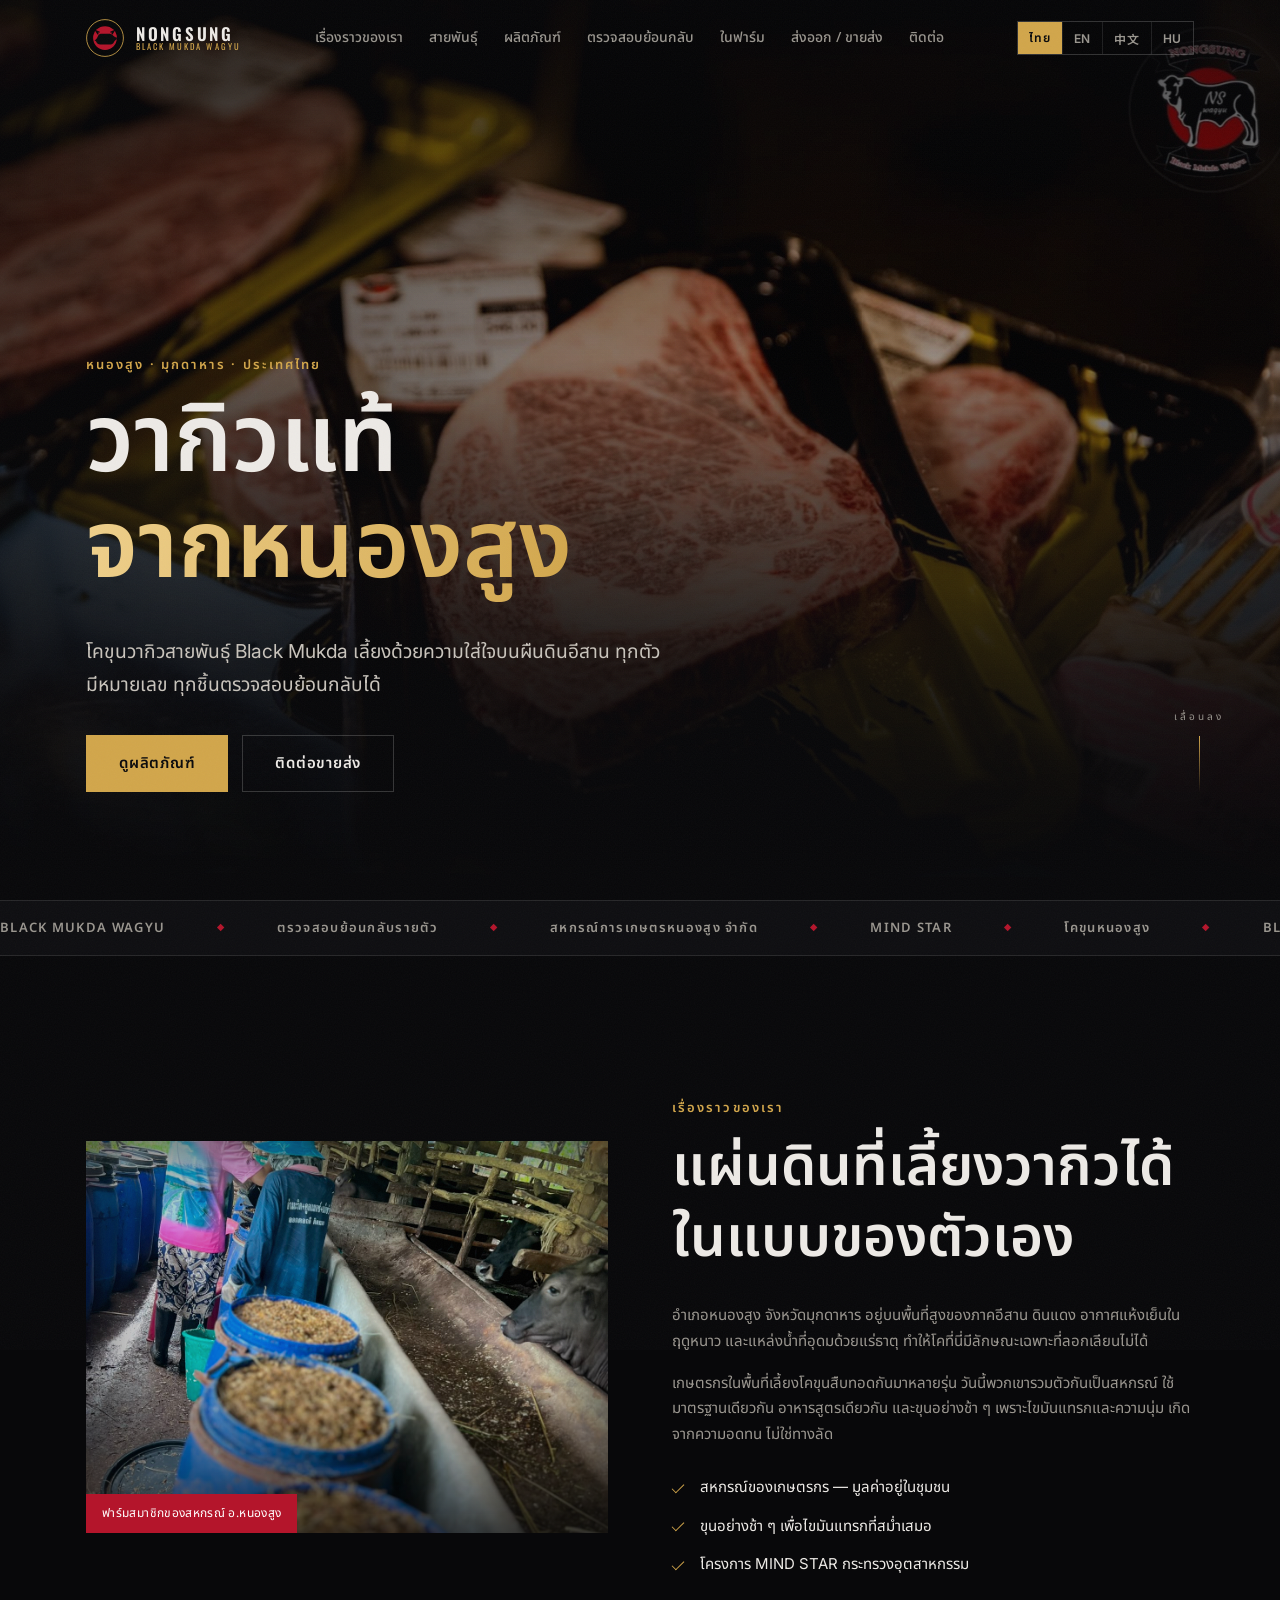
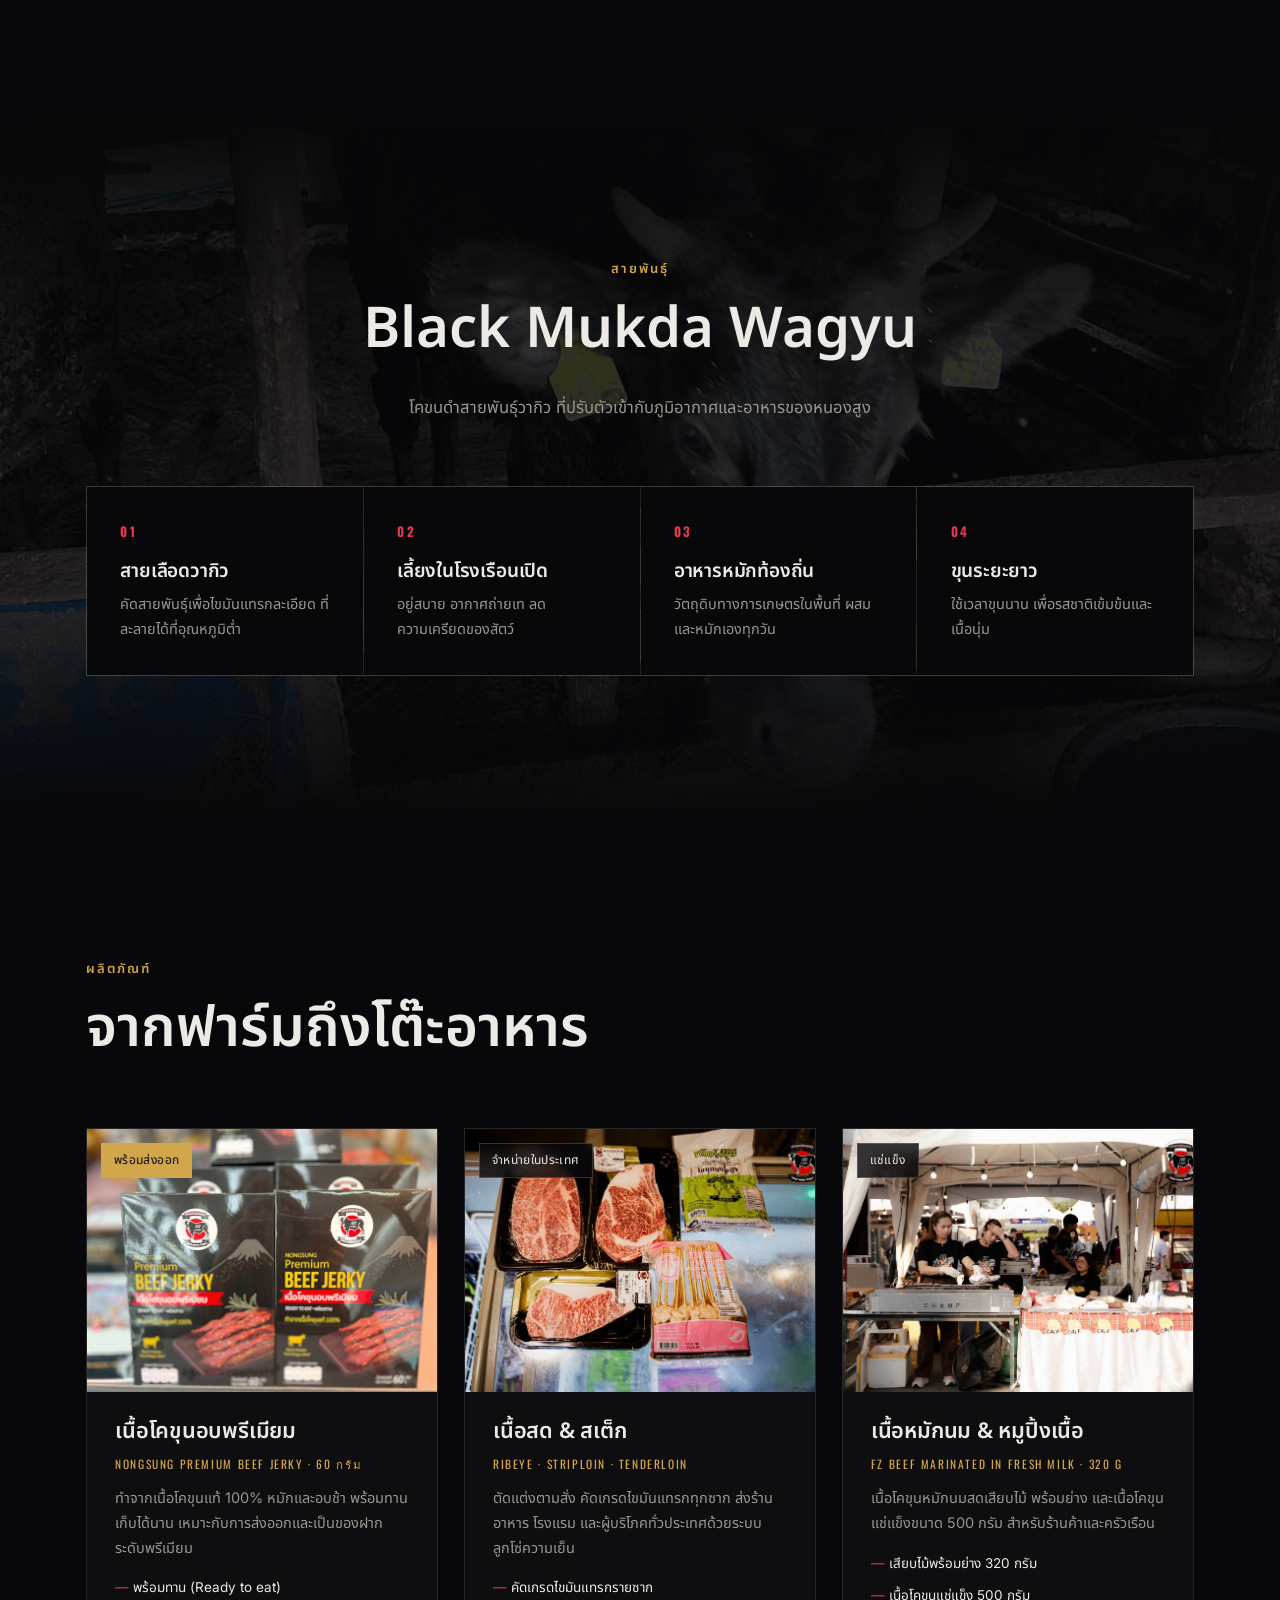
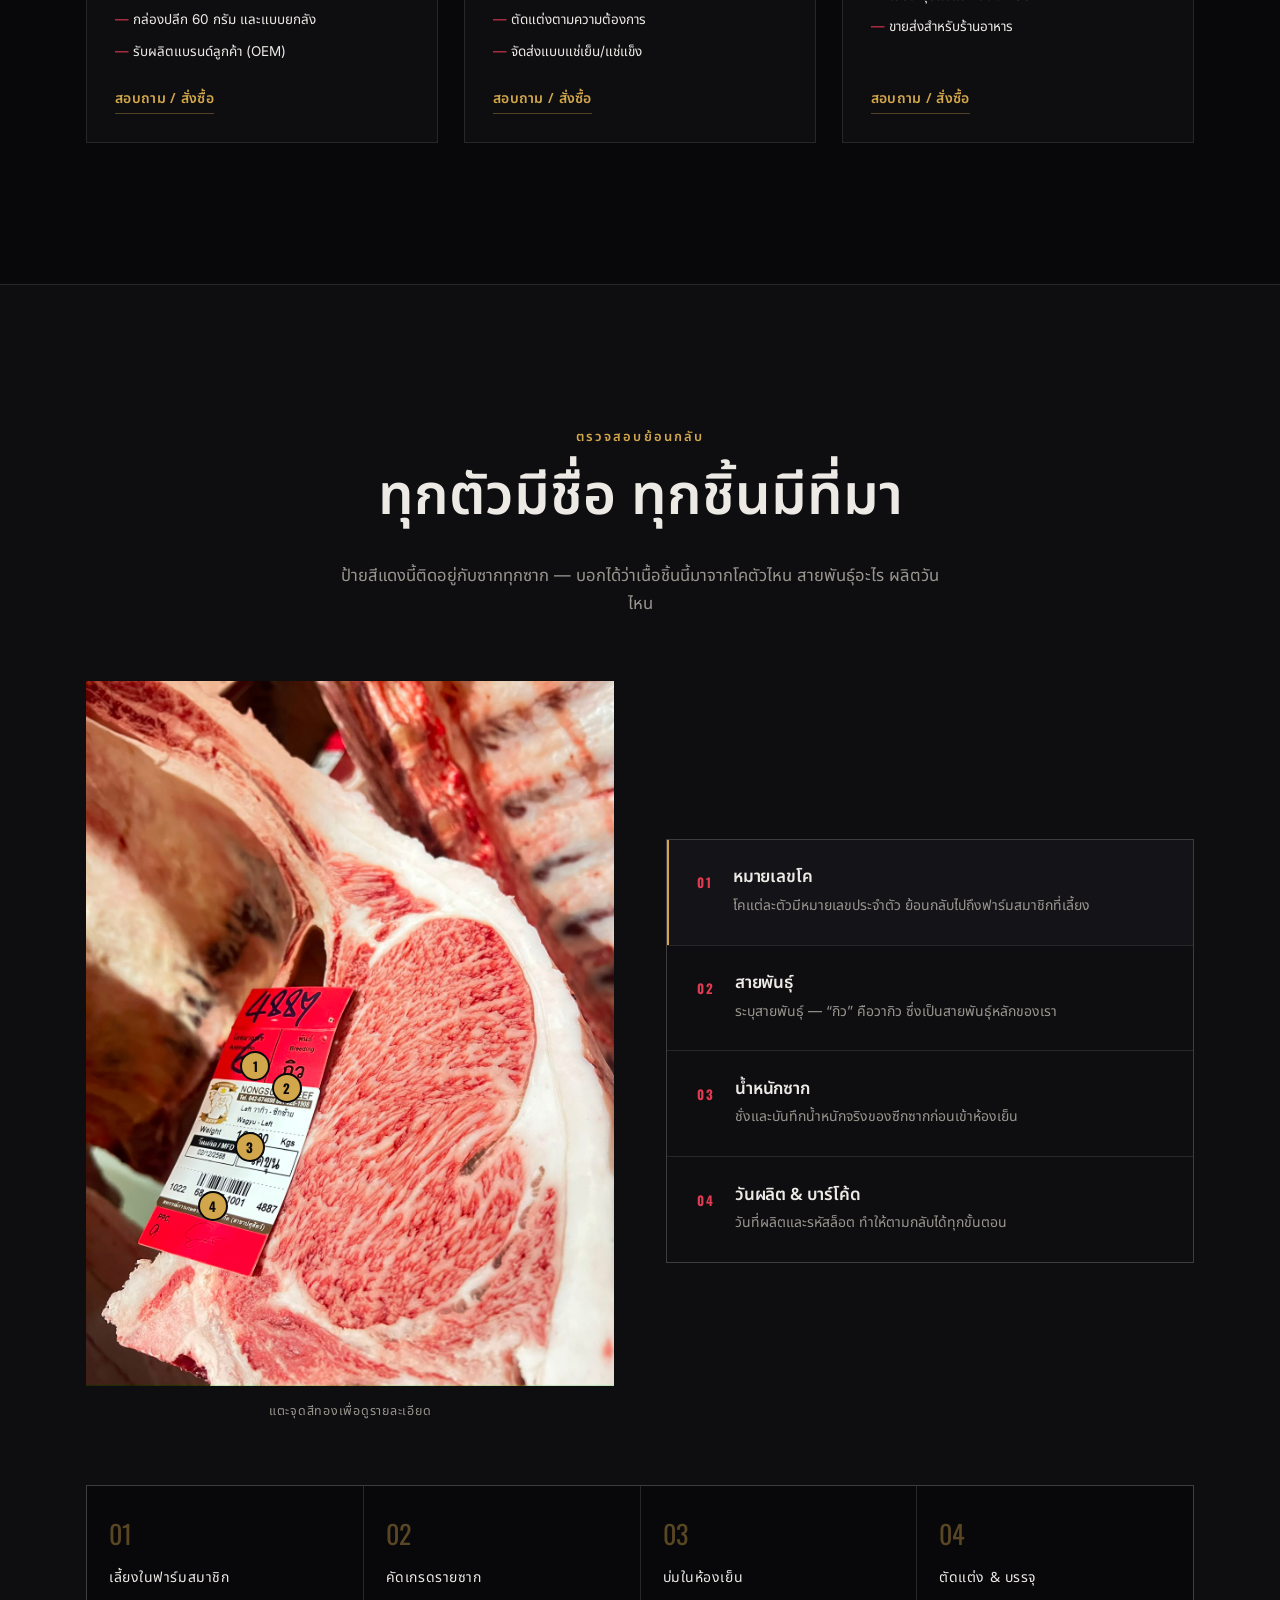
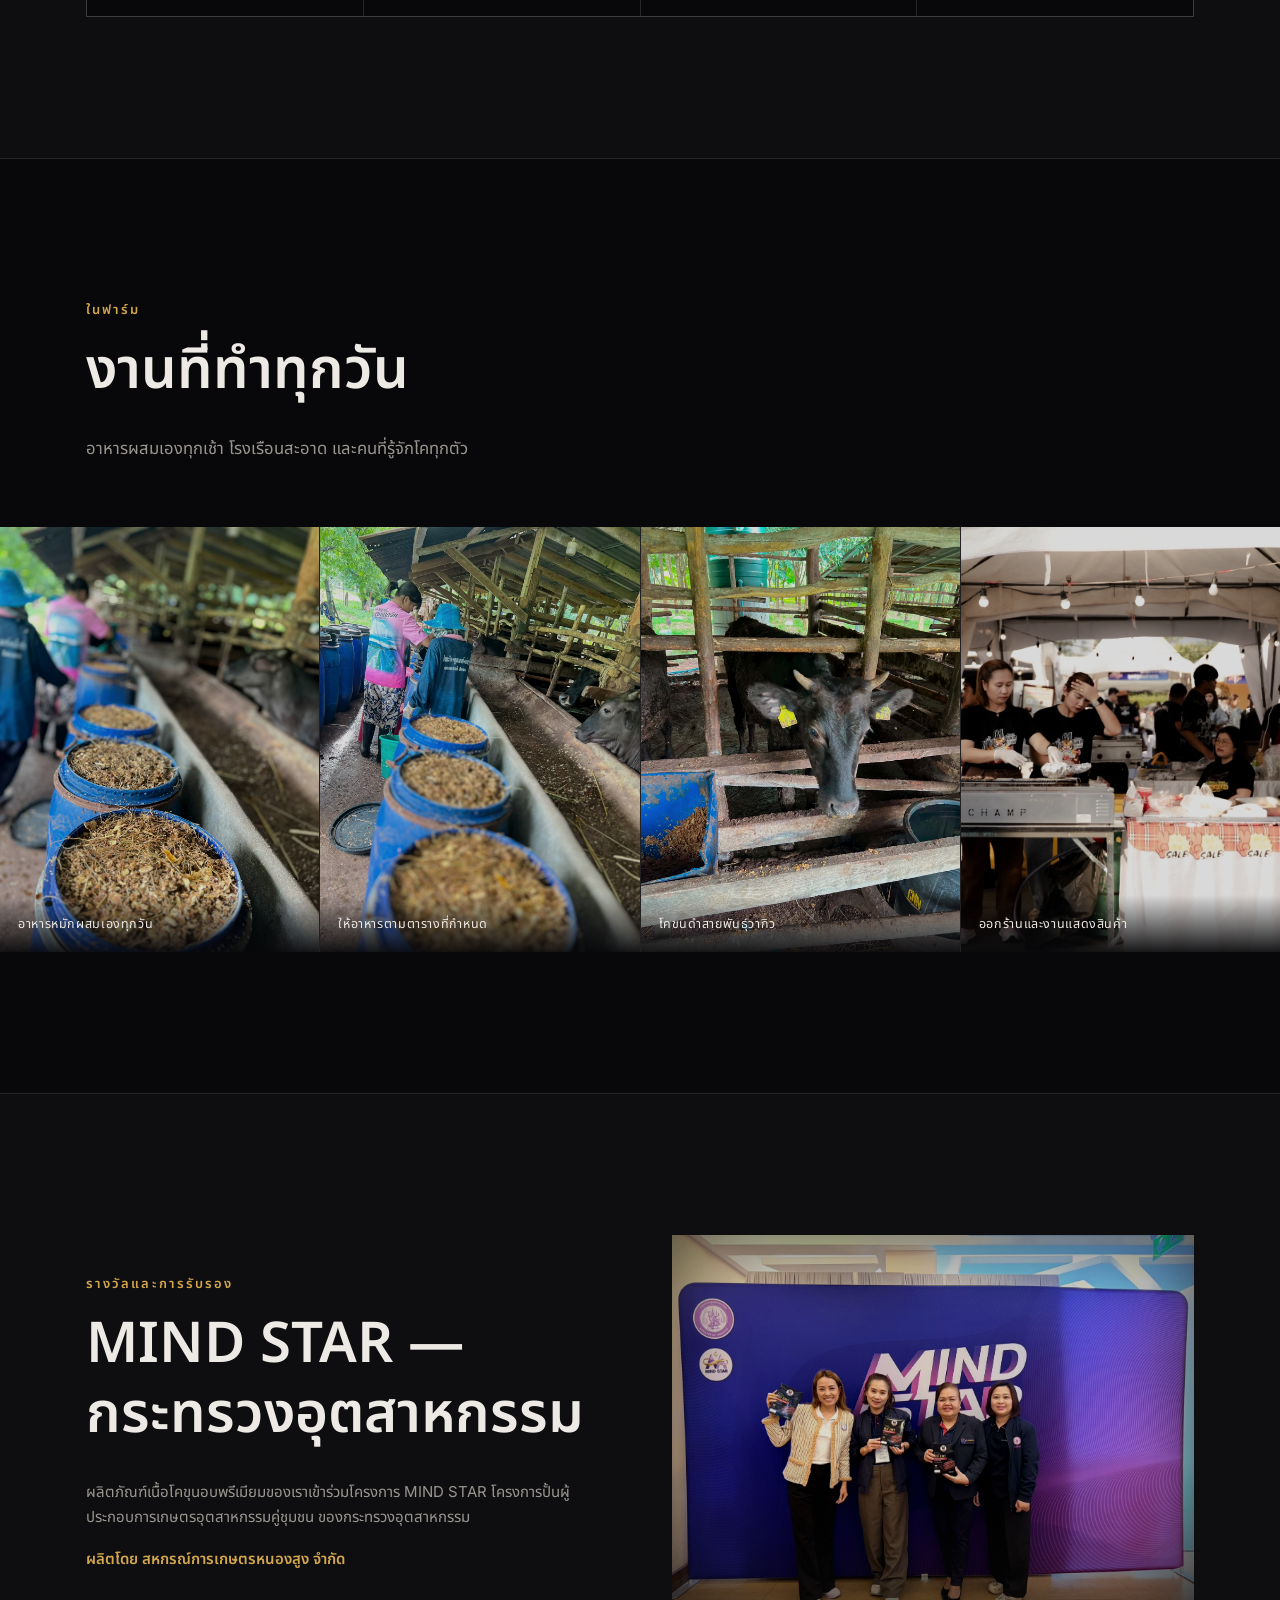
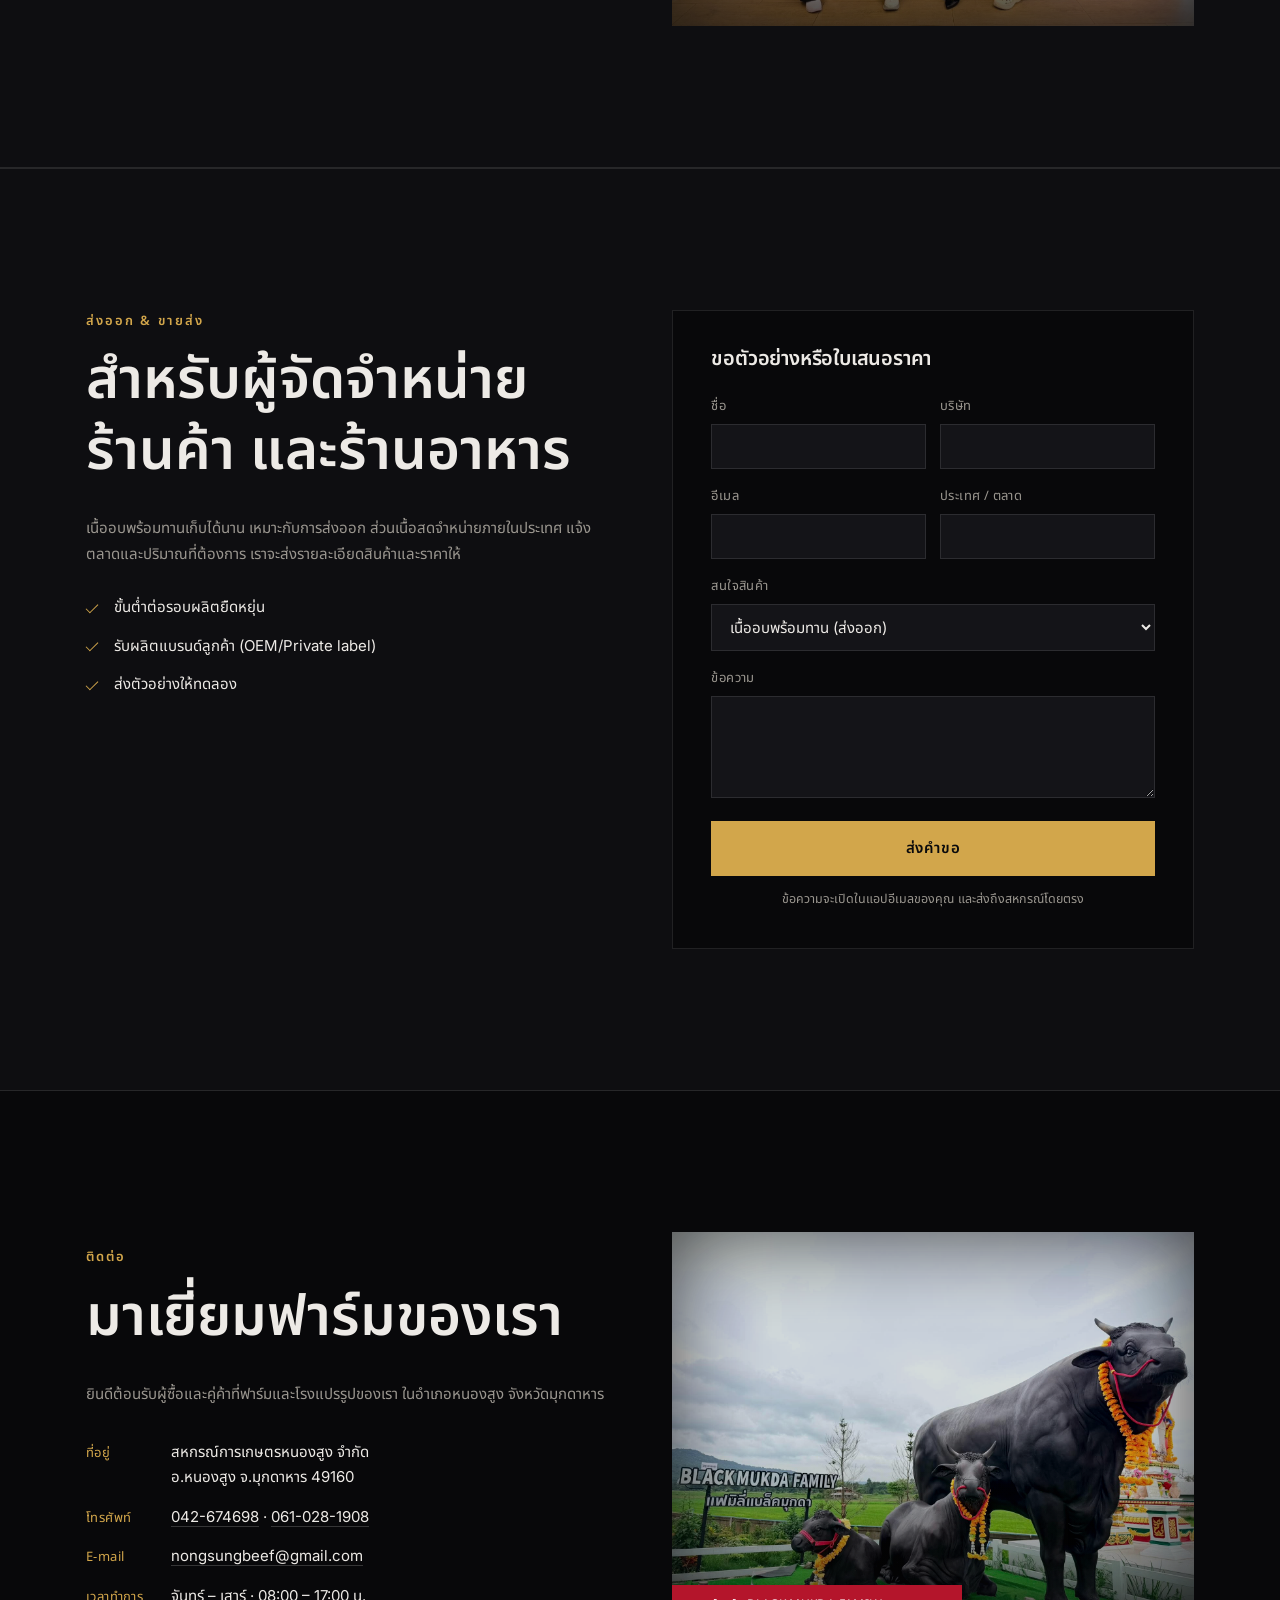
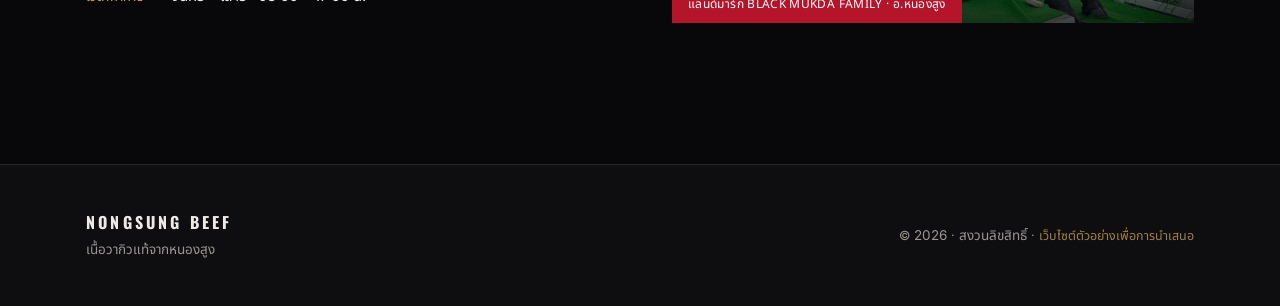
==== index.html @ 834cfbb7 "NONGSUNG BEEF — Black Mukda Wagyu demo site (4 languages)" ====
<!DOCTYPE html>
<html lang="th">
<head>
<meta charset="utf-8">
<meta name="viewport" content="width=device-width, initial-scale=1">
<title>NONGSUNG BEEF — เนื้อวากิวหนองสูง | Black Mukda Wagyu</title>
<meta name="description" content="โคขุนวากิว Black Mukda จากอำเภอหนองสูง จังหวัดมุกดาหาร ตรวจสอบย้อนกลับได้ทุกตัว">
<meta name="theme-color" content="#08080A">

<meta property="og:type" content="website">
<meta property="og:title" content="NONGSUNG BEEF — Black Mukda Wagyu">
<meta property="og:description" content="Real wagyu, grown in Nong Sung, Mukdahan, Thailand. Traceable by animal.">
<meta property="og:image" content="assets/img/hero.jpg">

<link rel="preconnect" href="https://fonts.googleapis.com">
<link rel="preconnect" href="https://fonts.gstatic.com" crossorigin>
<link href="https://fonts.googleapis.com/css2?family=Oswald:wght@400;500;600;700&family=Inter:wght@400;500;600&family=Noto+Sans+Thai:wght@400;500;600;700&family=Noto+Sans+SC:wght@400;500;700&display=swap" rel="stylesheet">
<script>document.documentElement.className += " js";</script>
<link rel="stylesheet" href="assets/css/style.css">
<link rel="icon" href="data:image/svg+xml,<svg xmlns='http://www.w3.org/2000/svg' viewBox='0 0 100 100'><rect width='100' height='100' fill='%230A0A0C'/><circle cx='50' cy='50' r='30' fill='%23B4152B'/><text x='50' y='63' font-size='34' font-family='Arial' font-weight='bold' fill='%23fff' text-anchor='middle'>NS</text></svg>">
</head>
<body>

<div class="grain" aria-hidden="true"></div>

<!-- ══════════ NAV ══════════ -->
<header class="nav" id="nav">
  <div class="wrap nav__inner">

    <a class="brand" href="#top">
      <span class="brand__seal">
        <svg viewBox="0 0 64 64" aria-hidden="true">
          <circle cx="32" cy="32" r="31" fill="none" stroke="currentColor" stroke-width="1.4"/>
          <circle cx="32" cy="32" r="20" fill="#B4152B"/>
          <path d="M14 36c3-1 5-4 6-7 1-3 4-4 7-4h11c3 0 6 1 8 3 2 2 4 3 6 3v3c-2 1-4 3-5 5-1 3-4 4-7 4H24c-3 0-6-2-7-5-1-2-2-2-3-2z" fill="#0A0A0C"/>
          <path d="M20 25l-3-5 5 2M44 25l3-5-5 2" stroke="#0A0A0C" stroke-width="2.4" fill="none" stroke-linecap="round"/>
        </svg>
      </span>
      <span class="brand__txt">
        <b>NONGSUNG</b>
        <i>BLACK MUKDA WAGYU</i>
      </span>
    </a>

    <nav class="nav__links" id="navLinks">
      <a href="#story"    data-i18n="nav.story">เรื่องราวของเรา</a>
      <a href="#breed"    data-i18n="nav.breed">สายพันธุ์</a>
      <a href="#products" data-i18n="nav.products">ผลิตภัณฑ์</a>
      <a href="#trace"    data-i18n="nav.trace">ตรวจสอบย้อนกลับ</a>
      <a href="#farm"     data-i18n="nav.farm">ในฟาร์ม</a>
      <a href="#export"   data-i18n="nav.export">ส่งออก / ขายส่ง</a>
      <a href="#contact"  data-i18n="nav.contact">ติดต่อ</a>
    </nav>

    <div class="nav__tools">
      <div class="lang" id="lang" role="group" aria-label="Language"></div>
      <button class="burger" id="burger" aria-label="Menu" aria-expanded="false"><span></span></button>
    </div>
  </div>
</header>

<main id="top">

<!-- ══════════ HERO ══════════ -->
<section class="hero">
  <img class="hero__img" id="heroImg" src="assets/img/hero.jpg" alt="">
  <div class="hero__veil"></div>

  <div class="wrap hero__inner">
    <p class="eyebrow reveal" data-i18n="hero.eyebrow">หนองสูง · มุกดาหาร · ประเทศไทย</p>
    <h1 class="hero__title">
      <span class="reveal" style="--d:.05s" data-i18n="hero.title1">วากิวแท้</span>
      <span class="reveal accent" style="--d:.15s" data-i18n="hero.title2">จากหนองสูง</span>
    </h1>
    <p class="hero__lead reveal" style="--d:.25s" data-i18n="hero.lead">โคขุนวากิวสายพันธุ์ Black Mukda เลี้ยงด้วยความใส่ใจบนผืนดินอีสาน</p>
    <div class="hero__cta reveal" style="--d:.35s">
      <a class="btn btn--gold" href="#products" data-i18n="hero.cta1">ดูผลิตภัณฑ์</a>
      <a class="btn btn--ghost" href="#export" data-i18n="hero.cta2">ติดต่อขายส่ง</a>
    </div>
  </div>

  <div class="hero__scroll"><span data-i18n="hero.scroll">เลื่อนลง</span><i></i></div>
</section>

<!-- ══════════ MARQUEE ══════════ -->
<div class="marquee" aria-hidden="true">
  <div class="marquee__track" id="marqTrack"></div>
</div>

<!-- ══════════ STORY ══════════ -->
<section class="sec" id="story">
  <div class="wrap split">
    <div class="split__media reveal">
      <img src="assets/img/feeding.jpg" alt="Cooperative members feeding the herd">
      <span class="cap" data-i18n="story.cap">BLACK MUKDA FAMILY</span>
    </div>
    <div class="split__body">
      <p class="eyebrow reveal" data-i18n="story.eyebrow">เรื่องราวของเรา</p>
      <h2 class="reveal" data-i18n="story.title">แผ่นดินที่เลี้ยงวากิวได้ในแบบของตัวเอง</h2>
      <p class="reveal" data-i18n="story.p1"></p>
      <p class="reveal" data-i18n="story.p2"></p>
      <ul class="ticks reveal">
        <li data-i18n="story.t1"></li>
        <li data-i18n="story.t2"></li>
        <li data-i18n="story.t3"></li>
      </ul>
    </div>
  </div>
</section>

<!-- ══════════ BREED ══════════ -->
<section class="sec sec--breed" id="breed">
  <img class="sec__bg" src="assets/img/cattle.jpg" alt="">
  <div class="wrap">
    <header class="head head--center">
      <p class="eyebrow reveal" data-i18n="breed.eyebrow">สายพันธุ์</p>
      <h2 class="reveal" data-i18n="breed.title">Black Mukda Wagyu</h2>
      <p class="head__lead reveal" data-i18n="breed.lead"></p>
    </header>
    <div class="quad">
      <article class="quad__i reveal" style="--d:.05s"><b>01</b><h3 data-i18n="breed.1.t"></h3><p data-i18n="breed.1.p"></p></article>
      <article class="quad__i reveal" style="--d:.12s"><b>02</b><h3 data-i18n="breed.2.t"></h3><p data-i18n="breed.2.p"></p></article>
      <article class="quad__i reveal" style="--d:.19s"><b>03</b><h3 data-i18n="breed.3.t"></h3><p data-i18n="breed.3.p"></p></article>
      <article class="quad__i reveal" style="--d:.26s"><b>04</b><h3 data-i18n="breed.4.t"></h3><p data-i18n="breed.4.p"></p></article>
    </div>
  </div>
</section>

<!-- ══════════ PRODUCTS ══════════ -->
<section class="sec" id="products">
  <div class="wrap">
    <header class="head">
      <p class="eyebrow reveal" data-i18n="prod.eyebrow">ผลิตภัณฑ์</p>
      <h2 class="reveal" data-i18n="prod.title">จากฟาร์มถึงโต๊ะอาหาร</h2>
    </header>

    <div class="cards">

      <article class="card reveal">
        <div class="card__media">
          <img src="assets/img/jerky.jpg" alt="NONGSUNG Premium Beef Jerky">
          <span class="tag tag--gold" data-i18n="prod.tagExport">พร้อมส่งออก</span>
        </div>
        <div class="card__body">
          <h3 data-i18n="prod.jerky.title"></h3>
          <p class="card__sub" data-i18n="prod.jerky.sub"></p>
          <p data-i18n="prod.jerky.p"></p>
          <ul class="specs">
            <li data-i18n="prod.jerky.s1"></li>
            <li data-i18n="prod.jerky.s2"></li>
            <li data-i18n="prod.jerky.s3"></li>
          </ul>
          <a class="link" href="#export" data-i18n="prod.cta"></a>
        </div>
      </article>

      <article class="card reveal" style="--d:.1s">
        <div class="card__media">
          <img src="assets/img/case.jpg" alt="Fresh wagyu steaks">
          <span class="tag" data-i18n="prod.tagLocal">จำหน่ายในประเทศ</span>
        </div>
        <div class="card__body">
          <h3 data-i18n="prod.fresh.title"></h3>
          <p class="card__sub" data-i18n="prod.fresh.sub"></p>
          <p data-i18n="prod.fresh.p"></p>
          <ul class="specs">
            <li data-i18n="prod.fresh.s1"></li>
            <li data-i18n="prod.fresh.s2"></li>
            <li data-i18n="prod.fresh.s3"></li>
          </ul>
          <a class="link" href="#contact" data-i18n="prod.cta"></a>
        </div>
      </article>

      <article class="card reveal" style="--d:.2s">
        <div class="card__media">
          <img src="assets/img/market.jpg" alt="Beef skewers and frozen packs">
          <span class="tag" data-i18n="prod.tagFrozen">แช่แข็ง</span>
        </div>
        <div class="card__body">
          <h3 data-i18n="prod.other.title"></h3>
          <p class="card__sub" data-i18n="prod.other.sub"></p>
          <p data-i18n="prod.other.p"></p>
          <ul class="specs">
            <li data-i18n="prod.other.s1"></li>
            <li data-i18n="prod.other.s2"></li>
            <li data-i18n="prod.other.s3"></li>
          </ul>
          <a class="link" href="#contact" data-i18n="prod.cta"></a>
        </div>
      </article>

    </div>
  </div>
</section>

<!-- ══════════ TRACEABILITY ══════════ -->
<section class="sec sec--dark" id="trace">
  <div class="wrap">
    <header class="head head--center">
      <p class="eyebrow reveal" data-i18n="trace.eyebrow">ตรวจสอบย้อนกลับ</p>
      <h2 class="reveal" data-i18n="trace.title"></h2>
      <p class="head__lead reveal" data-i18n="trace.lead"></p>
    </header>

    <div class="trace">
      <figure class="trace__fig reveal">
        <img src="assets/img/trace.jpg" alt="Carcass tag showing animal number, breed and weight">
        <!-- hotspots positioned in % over the tag -->
        <button class="hot" style="--x:32%; --y:52%" data-hot="1" aria-label="1"><i>1</i></button>
        <button class="hot" style="--x:38%; --y:55%" data-hot="2" aria-label="2"><i>2</i></button>
        <button class="hot" style="--x:31%; --y:63%" data-hot="3" aria-label="3"><i>3</i></button>
        <button class="hot" style="--x:24%; --y:71%" data-hot="4" aria-label="4"><i>4</i></button>
        <figcaption data-i18n="trace.hint"></figcaption>
      </figure>

      <div class="trace__list">
        <div class="trace__i is-open" data-panel="1"><b>01</b><div><h3 data-i18n="trace.h1.t"></h3><p data-i18n="trace.h1.p"></p></div></div>
        <div class="trace__i" data-panel="2"><b>02</b><div><h3 data-i18n="trace.h2.t"></h3><p data-i18n="trace.h2.p"></p></div></div>
        <div class="trace__i" data-panel="3"><b>03</b><div><h3 data-i18n="trace.h3.t"></h3><p data-i18n="trace.h3.p"></p></div></div>
        <div class="trace__i" data-panel="4"><b>04</b><div><h3 data-i18n="trace.h4.t"></h3><p data-i18n="trace.h4.p"></p></div></div>
      </div>
    </div>

    <ol class="steps reveal">
      <li><span>01</span><p data-i18n="trace.step1"></p></li>
      <li><span>02</span><p data-i18n="trace.step2"></p></li>
      <li><span>03</span><p data-i18n="trace.step3"></p></li>
      <li><span>04</span><p data-i18n="trace.step4"></p></li>
    </ol>
  </div>
</section>

<!-- ══════════ ON THE FARM ══════════ -->
<section class="sec" id="farm">
  <div class="wrap">
    <header class="head">
      <p class="eyebrow reveal" data-i18n="farm.eyebrow">ในฟาร์ม</p>
      <h2 class="reveal" data-i18n="farm.title"></h2>
      <p class="head__lead reveal" data-i18n="farm.lead"></p>
    </header>
  </div>

  <div class="gal">
    <figure class="reveal"><img src="assets/img/feed.jpg" alt=""><figcaption data-i18n="farm.c1"></figcaption></figure>
    <figure class="reveal" style="--d:.08s"><img src="assets/img/feeding.jpg" alt=""><figcaption data-i18n="farm.c2"></figcaption></figure>
    <figure class="reveal" style="--d:.16s"><img src="assets/img/cattle.jpg" alt=""><figcaption data-i18n="farm.c3"></figcaption></figure>
    <figure class="reveal" style="--d:.24s"><img src="assets/img/market.jpg" alt=""><figcaption data-i18n="farm.c4"></figcaption></figure>
  </div>
</section>

<!-- ══════════ AWARD ══════════ -->
<section class="sec sec--award">
  <div class="wrap split split--rev">
    <div class="split__media reveal">
      <img src="assets/img/award.jpg" alt="MIND STAR programme, Ministry of Industry">
    </div>
    <div class="split__body">
      <p class="eyebrow reveal" data-i18n="award.eyebrow">รางวัลและการรับรอง</p>
      <h2 class="reveal" data-i18n="award.title"></h2>
      <p class="reveal" data-i18n="award.p"></p>
      <p class="org reveal" data-i18n="award.org"></p>
    </div>
  </div>
</section>

<!-- ══════════ EXPORT / B2B ══════════ -->
<section class="sec sec--dark" id="export">
  <div class="wrap split split--form">
    <div class="split__body">
      <p class="eyebrow reveal" data-i18n="exp.eyebrow">ส่งออก & ขายส่ง</p>
      <h2 class="reveal" data-i18n="exp.title"></h2>
      <p class="reveal" data-i18n="exp.p"></p>
      <ul class="ticks reveal">
        <li data-i18n="exp.b1"></li>
        <li data-i18n="exp.b2"></li>
        <li data-i18n="exp.b3"></li>
      </ul>
    </div>

    <form class="form reveal" id="b2bForm" novalidate>
      <h3 data-i18n="form.title"></h3>
      <div class="form__row">
        <label><span data-i18n="form.name"></span><input type="text" name="name" required></label>
        <label><span data-i18n="form.company"></span><input type="text" name="company"></label>
      </div>
      <div class="form__row">
        <label><span data-i18n="form.email"></span><input type="email" name="email" required></label>
        <label><span data-i18n="form.country"></span><input type="text" name="country"></label>
      </div>
      <label><span data-i18n="form.interest"></span>
        <select name="interest">
          <option value="jerky" data-i18n="form.i1"></option>
          <option value="fresh" data-i18n="form.i2"></option>
          <option value="both"  data-i18n="form.i3"></option>
        </select>
      </label>
      <label><span data-i18n="form.msg"></span><textarea name="message" rows="4"></textarea></label>
      <button class="btn btn--gold btn--block" type="submit" data-i18n="form.send"></button>
      <p class="form__note" data-i18n="form.note"></p>
    </form>
  </div>
</section>

<!-- ══════════ CONTACT ══════════ -->
<section class="sec" id="contact">
  <div class="wrap split">
    <div class="split__body">
      <p class="eyebrow reveal" data-i18n="con.eyebrow">ติดต่อ</p>
      <h2 class="reveal" data-i18n="con.title"></h2>
      <p class="reveal" data-i18n="con.p"></p>

      <dl class="contact reveal">
        <dt data-i18n="con.addr"></dt>
        <dd data-i18n-html="con.addrV"></dd>
        <dt data-i18n="con.phone"></dt>
        <dd>
          <a href="tel:+6642674698">042-674698</a> ·
          <a href="tel:+66610281908">061-028-1908</a>
        </dd>
        <dt>E-mail</dt>
        <dd><a href="mailto:nongsungbeef@gmail.com">nongsungbeef@gmail.com</a></dd>
        <dt data-i18n="con.hours"></dt>
        <dd data-i18n="con.hoursV"></dd>
      </dl>
    </div>

    <div class="split__media reveal">
      <img src="assets/img/landmark.jpg" alt="Black Mukda Family landmark, Nong Sung">
      <span class="cap" data-i18n="con.mapNote"></span>
    </div>
  </div>
</section>

</main>

<footer class="foot">
  <div class="wrap foot__inner">
    <div>
      <b>NONGSUNG BEEF</b>
      <span data-i18n="foot.tag"></span>
    </div>
    <p>© <span id="yr">2026</span> · <span data-i18n="foot.rights"></span> · <em data-i18n="foot.demo"></em></p>
  </div>
</footer>

<script src="assets/js/i18n.js"></script>
<script src="assets/js/app.js"></script>
</body>
</html>
---- assets/css/style.css ----
/* ============================================================
   NONGSUNG BEEF — Black Mukda Wagyu
   ============================================================ */

:root{
  --ink:      #08080A;
  --ink-2:    #0E0E11;
  --ink-3:    #141418;
  --line:     rgba(255,255,255,.10);
  --line-2:   rgba(255,255,255,.18);
  --txt:      #EDEAE6;
  --txt-dim:  #9A968F;
  --gold:     #D2A64B;
  --gold-lt:  #EFD08B;
  --ruby:     #B4152B;
  --ruby-lt:  #E23A50;

  --wrap: 1220px;
  --pad: clamp(20px, 5vw, 56px);

  --f-disp: "Oswald", "Noto Sans Thai", "Noto Sans SC", sans-serif;
  --f-body: "Inter", "Noto Sans Thai", "Noto Sans SC", sans-serif;

  --ease: cubic-bezier(.22,.68,.28,1);
}

/* Thai / Chinese get a body-face display too — Oswald has no Thai or CJK glyphs */
html[lang="th"]{ --f-disp: "Noto Sans Thai", "Oswald", sans-serif; }
html[lang="zh"]{ --f-disp: "Noto Sans SC", "Oswald", sans-serif; }

*,*::before,*::after{ box-sizing:border-box; }

html{ scroll-behavior:smooth; scroll-padding-top:76px; -webkit-text-size-adjust:100%; }

body{
  margin:0;
  background:var(--ink);
  color:var(--txt);
  font-family:var(--f-body);
  font-size:clamp(15px,1.05vw,17px);
  line-height:1.7;
  overflow-x:hidden;
  -webkit-font-smoothing:antialiased;
}

img{ max-width:100%; display:block; }
a{ color:inherit; }

.wrap{ width:100%; max-width:var(--wrap); margin-inline:auto; padding-inline:var(--pad); }

/* film grain */
.grain{
  position:fixed; inset:-50%; z-index:9999; pointer-events:none; opacity:.035;
  background-image:url("data:image/svg+xml,%3Csvg xmlns='http://www.w3.org/2000/svg' width='140' height='140'%3E%3Cfilter id='n'%3E%3CfeTurbulence type='fractalNoise' baseFrequency='.85' numOctaves='3'/%3E%3C/filter%3E%3Crect width='140' height='140' filter='url(%23n)'/%3E%3C/svg%3E");
  animation:grain 6s steps(6) infinite;
}
@keyframes grain{
  0%,100%{transform:translate(0,0)} 20%{transform:translate(-3%,2%)}
  40%{transform:translate(2%,-3%)} 60%{transform:translate(-2%,-2%)} 80%{transform:translate(3%,1%)}
}

/* ---------- typography ---------- */
h1,h2,h3{ font-family:var(--f-disp); font-weight:600; line-height:1.06; margin:0 0 .5em; letter-spacing:-.01em; }
h2{ font-size:clamp(30px,4.4vw,60px); text-transform:uppercase; }
html[lang="th"] h2, html[lang="zh"] h2{ text-transform:none; letter-spacing:0; line-height:1.25; }
h3{ font-size:clamp(19px,1.7vw,25px); text-transform:uppercase; }
html[lang="th"] h3, html[lang="zh"] h3{ text-transform:none; }
p{ margin:0 0 1.1em; color:var(--txt-dim); max-width:62ch; }

.eyebrow{
  font-family:var(--f-disp); font-size:12px; font-weight:600;
  letter-spacing:.34em; text-transform:uppercase;
  color:var(--gold); margin:0 0 1.1em;
}
html[lang="th"] .eyebrow, html[lang="zh"] .eyebrow{ letter-spacing:.16em; text-transform:none; font-size:13px; }

/* ---------- buttons ---------- */
.btn{
  --bg:transparent; --fg:var(--txt); --bd:var(--line-2);
  display:inline-flex; align-items:center; justify-content:center; gap:.6em;
  padding:15px 32px; border:1px solid var(--bd); background:var(--bg); color:var(--fg);
  font-family:var(--f-disp); font-size:14px; font-weight:600;
  letter-spacing:.16em; text-transform:uppercase; text-decoration:none;
  cursor:pointer; position:relative; overflow:hidden;
  transition:color .35s var(--ease), border-color .35s var(--ease);
}
html[lang="th"] .btn, html[lang="zh"] .btn{ letter-spacing:.05em; text-transform:none; font-size:15px; }
.btn::before{
  content:""; position:absolute; inset:0; background:var(--gold);
  transform:translateY(101%); transition:transform .4s var(--ease); z-index:-1;
}
.btn:hover::before{ transform:translateY(0); }
.btn:hover{ color:#0A0A0C; border-color:var(--gold); }
.btn--gold{ background:var(--gold); color:#0A0A0C; border-color:var(--gold); }
.btn--gold::before{ background:var(--gold-lt); }
.btn--block{ width:100%; }

.link{
  font-family:var(--f-disp); font-size:14px; font-weight:600; letter-spacing:.12em;
  color:var(--gold); text-decoration:none; text-transform:uppercase;
  border-bottom:1px solid rgba(210,166,75,.35); padding-bottom:2px;
  transition:border-color .3s, color .3s;
}
html[lang="th"] .link, html[lang="zh"] .link{ text-transform:none; letter-spacing:.02em; }
.link:hover{ color:var(--gold-lt); border-color:var(--gold-lt); }

/* ══════════ NAV ══════════ */
.nav{
  position:fixed; inset:0 0 auto 0; z-index:100;
  transition:background .4s var(--ease), backdrop-filter .4s, border-color .4s;
  border-bottom:1px solid transparent;
}
.nav.is-stuck{
  background:rgba(8,8,10,.86); backdrop-filter:blur(14px);
  border-bottom-color:var(--line);
}
.nav__inner{ display:flex; align-items:center; gap:24px; height:76px; }

.brand{ display:flex; align-items:center; gap:12px; text-decoration:none; flex:0 0 auto; }
.brand__seal{ width:38px; height:38px; color:var(--gold); flex:0 0 auto; }
.brand__seal svg{ width:100%; height:100%; }
.brand__txt{ display:flex; flex-direction:column; line-height:1.05; }
.brand__txt b{ font-family:"Oswald",sans-serif; font-size:17px; letter-spacing:.16em; font-weight:600; }
.brand__txt i{ font-style:normal; font-size:8.5px; letter-spacing:.24em; color:var(--gold); font-family:"Oswald",sans-serif; }

.nav__links{ display:flex; gap:26px; margin-inline:auto; }
.nav__links a{
  font-family:var(--f-disp); font-size:13px; font-weight:500; letter-spacing:.1em;
  text-transform:uppercase; text-decoration:none; color:var(--txt-dim);
  position:relative; padding:6px 0; transition:color .3s;
}
html[lang="th"] .nav__links a, html[lang="zh"] .nav__links a{ text-transform:none; letter-spacing:0; font-size:14px; }
.nav__links a::after{
  content:""; position:absolute; left:0; bottom:0; width:0; height:1px;
  background:var(--gold); transition:width .35s var(--ease);
}
.nav__links a:hover{ color:var(--txt); }
.nav__links a:hover::after{ width:100%; }

.nav__tools{ display:flex; align-items:center; gap:14px; flex:0 0 auto; }
.lang{ display:flex; border:1px solid var(--line-2); }
.lang button{
  background:none; border:0; color:var(--txt-dim); cursor:pointer;
  font-family:var(--f-body); font-size:12px; font-weight:600; letter-spacing:.06em;
  padding:7px 11px; transition:background .25s, color .25s;
}
.lang button + button{ border-left:1px solid var(--line); }
.lang button:hover{ color:var(--txt); }
.lang button.is-on{ background:var(--gold); color:#0A0A0C; }

.burger{ display:none; width:40px; height:34px; background:none; border:1px solid var(--line-2); cursor:pointer; position:relative; }
.burger span,.burger span::before,.burger span::after{
  content:""; position:absolute; left:50%; width:18px; height:1.5px; background:var(--txt);
  transform:translateX(-50%); transition:transform .3s var(--ease), opacity .2s;
}
.burger span{ top:50%; margin-top:-.75px; }
.burger span::before{ top:-6px; left:0; transform:none; }
.burger span::after{ top:6px; left:0; transform:none; }
.nav.is-open .burger span{ background:transparent; }
.nav.is-open .burger span::before{ transform:translateY(6px) rotate(45deg); }
.nav.is-open .burger span::after{ transform:translateY(-6px) rotate(-45deg); }

/* ══════════ HERO ══════════ */
.hero{ position:relative; min-height:100svh; display:flex; align-items:flex-end; overflow:hidden; }
.hero__img{
  position:absolute; inset:0; width:100%; height:100%; object-fit:cover;
  transform:scale(1.12); animation:heroIn 2.4s var(--ease) forwards;
  will-change:transform;
}
@keyframes heroIn{ to{ transform:scale(1.02); } }
.hero__veil{
  position:absolute; inset:0;
  background:
    radial-gradient(120% 90% at 70% 30%, transparent 0%, rgba(8,8,10,.55) 55%, rgba(8,8,10,.92) 100%),
    linear-gradient(to top, var(--ink) 2%, rgba(8,8,10,.75) 28%, rgba(8,8,10,.25) 60%, rgba(8,8,10,.6) 100%);
}
.hero__inner{ position:relative; padding-bottom:clamp(80px,12vh,140px); padding-top:120px; }
.hero__title{
  font-size:clamp(46px,9.2vw,132px); line-height:.94; margin:0 0 .35em;
  text-transform:uppercase; letter-spacing:-.02em;
}
html[lang="th"] .hero__title, html[lang="zh"] .hero__title{
  text-transform:none; letter-spacing:0; line-height:1.12; font-size:clamp(38px,7.4vw,104px);
}
.hero__title span{ display:block; }
.hero__title .accent{
  background:linear-gradient(96deg, var(--gold-lt), var(--gold) 45%, #9A6F22);
  -webkit-background-clip:text; background-clip:text; color:transparent;
}
.hero__lead{ font-size:clamp(16px,1.5vw,21px); color:#C9C4BC; max-width:48ch; }
.hero__cta{ display:flex; flex-wrap:wrap; gap:14px; margin-top:34px; }

.hero__scroll{
  position:absolute; right:var(--pad); bottom:clamp(80px,12vh,140px);
  display:flex; flex-direction:column; align-items:center; gap:10px;
  font-family:var(--f-disp); font-size:10px; letter-spacing:.3em; text-transform:uppercase;
  color:var(--txt-dim);
}
.hero__scroll i{ width:1px; height:56px; background:linear-gradient(var(--gold), transparent); }
@media (max-width:900px){ .hero__scroll{ display:none; } }

/* ══════════ MARQUEE ══════════ */
.marquee{
  border-block:1px solid var(--line); background:var(--ink-2);
  overflow:hidden; padding:16px 0;
}
.marquee__track{
  display:flex; gap:52px; width:max-content;
  animation:marq 38s linear infinite;
  font-family:var(--f-disp); font-size:13px; font-weight:600;
  letter-spacing:.26em; text-transform:uppercase; color:var(--txt-dim);
  white-space:nowrap;
}
html[lang="th"] .marquee__track, html[lang="zh"] .marquee__track{ letter-spacing:.1em; text-transform:none; }
.marquee__track span{ display:flex; align-items:center; gap:52px; }
.marquee__track span::after{ content:"◆"; color:var(--ruby); font-size:9px; }
@keyframes marq{ to{ transform:translateX(-50%); } }
@media (prefers-reduced-motion:reduce){ .marquee__track{ animation:none; } }

/* ══════════ SECTIONS ══════════ */
.sec{ padding:clamp(72px,11vw,150px) 0; position:relative; }
.sec--dark{ background:var(--ink-2); border-block:1px solid var(--line); }
.sec--award{ background:var(--ink-2); border-block:1px solid var(--line); }

.head{ margin-bottom:clamp(40px,5vw,72px); max-width:820px; }
.head--center{ margin-inline:auto; text-align:center; }
.head--center p{ margin-inline:auto; }
.head__lead{ font-size:clamp(16px,1.3vw,19px); }

/* split */
.split{ display:grid; grid-template-columns:1fr 1fr; gap:clamp(32px,5vw,72px); align-items:center; }
.split--rev .split__media{ order:2; }
.split--form{ align-items:start; }
.split__media{ position:relative; }
.split__media img{
  width:100%; aspect-ratio:4/3; object-fit:cover;
  filter:saturate(.88) contrast(1.08) brightness(.86);
}
.split__media::after{
  content:""; position:absolute; inset:0; pointer-events:none;
  box-shadow:inset 0 0 90px rgba(8,8,10,.75);
  background:linear-gradient(to top, rgba(8,8,10,.55), transparent 42%);
}
.cap{
  position:absolute; left:0; bottom:0; z-index:2;
  background:var(--ruby); color:#fff; padding:9px 16px;
  font-family:var(--f-disp); font-size:11px; letter-spacing:.16em; text-transform:uppercase;
}
html[lang="th"] .cap, html[lang="zh"] .cap{ letter-spacing:.03em; text-transform:none; font-size:12px; }
.org{ color:var(--gold); font-weight:600; }

.ticks{ list-style:none; margin:28px 0 0; padding:0; display:grid; gap:13px; }
.ticks li{ position:relative; padding-left:28px; color:var(--txt); font-size:15px; }
.ticks li::before{
  content:""; position:absolute; left:0; top:.62em; width:12px; height:6px;
  border-left:1.5px solid var(--gold); border-bottom:1.5px solid var(--gold);
  transform:rotate(-45deg);
}

/* ══════════ BREED ══════════ */
.sec--breed{ overflow:hidden; }
.sec--breed .sec__bg{
  position:absolute; inset:0; width:100%; height:100%; object-fit:cover;
  opacity:.16; filter:grayscale(.5) contrast(1.2);
  mask-image:linear-gradient(to bottom, transparent, #000 30%, #000 70%, transparent);
}
.sec--breed .wrap{ position:relative; }
.quad{ display:grid; grid-template-columns:repeat(4,1fr); gap:1px; background:var(--line); border:1px solid var(--line); }
.quad__i{ background:var(--ink); padding:clamp(24px,2.6vw,38px); transition:background .4s var(--ease); }
.quad__i:hover{ background:var(--ink-3); }
.quad__i b{
  display:block; font-family:"Oswald",sans-serif; font-size:13px;
  letter-spacing:.2em; color:var(--ruby-lt); margin-bottom:20px;
}
.quad__i h3{ font-size:19px; margin-bottom:.55em; }
.quad__i p{ font-size:14.5px; margin:0; }

/* ══════════ PRODUCTS ══════════ */
.cards{ display:grid; grid-template-columns:repeat(3,1fr); gap:clamp(18px,2vw,30px); }
.card{ border:1px solid var(--line); background:var(--ink-2); display:flex; flex-direction:column; }
.card__media{ position:relative; overflow:hidden; aspect-ratio:4/3; }
.card__media img{
  width:100%; height:100%; object-fit:cover;
  transition:transform .8s var(--ease); filter:saturate(.95);
}
.card:hover .card__media img{ transform:scale(1.07); }
.tag{
  position:absolute; top:14px; left:14px;
  background:rgba(8,8,10,.8); backdrop-filter:blur(6px);
  border:1px solid var(--line-2); color:var(--txt);
  padding:6px 12px; font-family:var(--f-disp); font-size:10.5px;
  letter-spacing:.16em; text-transform:uppercase;
}
html[lang="th"] .tag, html[lang="zh"] .tag{ letter-spacing:.03em; text-transform:none; font-size:12px; }
.tag--gold{ background:var(--gold); color:#0A0A0C; border-color:var(--gold); }
.card__body{ padding:clamp(22px,2.2vw,30px); display:flex; flex-direction:column; flex:1; }
.card__sub{
  font-family:"Oswald",sans-serif; font-size:11.5px; letter-spacing:.14em;
  color:var(--gold); text-transform:uppercase; margin-bottom:1.1em;
}
.card__body > p:not(.card__sub){ font-size:14.5px; }
.specs{ list-style:none; margin:0 0 24px; padding:0; display:grid; gap:9px; }
.specs li{
  font-size:13.5px; color:var(--txt); padding-left:18px; position:relative;
}
.specs li::before{ content:"—"; position:absolute; left:0; color:var(--ruby-lt); }
.card .link{ margin-top:auto; align-self:flex-start; }

/* ══════════ TRACEABILITY ══════════ */
.trace{ display:grid; grid-template-columns:1fr 1fr; gap:clamp(32px,4vw,60px); align-items:center; }
.trace__fig{ margin:0; position:relative; }
.trace__fig img{ width:100%; aspect-ratio:3/4; object-fit:cover; }
.trace__fig figcaption{
  margin-top:14px; font-size:12.5px; color:var(--txt-dim);
  letter-spacing:.06em; text-align:center;
}
.hot{
  position:absolute; left:var(--x); top:var(--y); transform:translate(-50%,-50%);
  width:30px; height:30px; border-radius:50%; cursor:pointer;
  background:var(--gold); border:2px solid #0A0A0C; color:#0A0A0C;
  font-family:"Oswald",sans-serif; font-size:13px; font-weight:700;
  display:grid; place-items:center; padding:0;
  box-shadow:0 0 0 0 rgba(210,166,75,.65);
  animation:pulse 2.6s infinite;
  transition:transform .25s var(--ease), background .25s;
}
.hot i{ font-style:normal; }
.hot:hover, .hot.is-on{ transform:translate(-50%,-50%) scale(1.22); background:var(--gold-lt); }
@keyframes pulse{ 70%{ box-shadow:0 0 0 14px rgba(210,166,75,0); } 100%{ box-shadow:0 0 0 0 rgba(210,166,75,0); } }
@media (prefers-reduced-motion:reduce){ .hot{ animation:none; } }

.trace__list{ display:grid; gap:1px; background:var(--line); border:1px solid var(--line); }
.trace__i{
  background:var(--ink-2); padding:clamp(20px,2.2vw,30px);
  display:flex; gap:20px; cursor:pointer;
  transition:background .35s var(--ease);
  border-left:2px solid transparent;
}
.trace__i:hover{ background:var(--ink-3); }
.trace__i.is-open{ background:var(--ink-3); border-left-color:var(--gold); }
.trace__i b{
  font-family:"Oswald",sans-serif; font-size:13px; letter-spacing:.16em;
  color:var(--ruby-lt); flex:0 0 auto; padding-top:3px;
}
.trace__i h3{ font-size:17px; margin-bottom:.4em; }
.trace__i p{ font-size:14px; margin:0; }

.steps{
  list-style:none; margin:clamp(44px,5vw,72px) 0 0; padding:0;
  display:grid; grid-template-columns:repeat(4,1fr); gap:1px;
  background:var(--line); border:1px solid var(--line);
  counter-reset:s;
}
.steps li{ background:var(--ink); padding:26px 22px; position:relative; }
.steps li span{
  display:block; font-family:"Oswald",sans-serif; font-size:26px;
  color:var(--gold); opacity:.4; margin-bottom:10px;
}
.steps li p{
  margin:0; font-size:14px; color:var(--txt);
  font-family:var(--f-disp); letter-spacing:.04em;
}

/* ══════════ GALLERY ══════════ */
.gal{ display:grid; grid-template-columns:repeat(4,1fr); gap:1px; background:var(--line); }
.gal figure{ margin:0; position:relative; overflow:hidden; background:var(--ink); }
.gal img{
  width:100%; aspect-ratio:3/4; object-fit:cover;
  filter:saturate(.85) contrast(1.05) brightness(.85);
  transition:transform .9s var(--ease), filter .5s;
}
.gal figure:hover img{ transform:scale(1.06); filter:saturate(1) brightness(1); }
.gal figcaption{
  position:absolute; left:0; right:0; bottom:0; padding:18px;
  font-size:12.5px; letter-spacing:.05em; color:var(--txt);
  background:linear-gradient(to top, rgba(8,8,10,.92), transparent);
}

/* ══════════ FORM ══════════ */
.form{ border:1px solid var(--line); background:var(--ink); padding:clamp(24px,3vw,42px); }
.form h3{ font-size:20px; margin-bottom:1.2em; }
.form__row{ display:grid; grid-template-columns:1fr 1fr; gap:14px; }
.form label{ display:block; margin-bottom:16px; }
.form label span{
  display:block; font-size:11px; letter-spacing:.16em; text-transform:uppercase;
  color:var(--txt-dim); margin-bottom:7px; font-family:var(--f-disp);
}
html[lang="th"] .form label span, html[lang="zh"] .form label span{ letter-spacing:.03em; text-transform:none; font-size:13px; }
.form input,.form select,.form textarea{
  width:100%; background:var(--ink-3); border:1px solid var(--line);
  color:var(--txt); padding:12px 14px; font-family:var(--f-body); font-size:15px;
  transition:border-color .3s, background .3s;
}
.form input:focus,.form select:focus,.form textarea:focus{
  outline:none; border-color:var(--gold); background:#17171C;
}
.form textarea{ resize:vertical; }
.form__note{ font-size:12.5px; margin:12px 0 0; text-align:center; }

/* ══════════ CONTACT ══════════ */
.contact{ margin:32px 0 0; display:grid; grid-template-columns:auto 1fr; gap:14px 28px; }
.contact dt{
  font-family:var(--f-disp); font-size:11px; letter-spacing:.18em;
  text-transform:uppercase; color:var(--gold); padding-top:3px;
}
html[lang="th"] .contact dt, html[lang="zh"] .contact dt{ letter-spacing:.03em; text-transform:none; font-size:13px; }
.contact dd{ margin:0; color:var(--txt); font-size:15px; }
.contact a{ color:var(--txt); text-decoration:none; border-bottom:1px solid var(--line-2); }
.contact a:hover{ color:var(--gold); border-color:var(--gold); }

/* ══════════ FOOTER ══════════ */
.foot{ border-top:1px solid var(--line); background:var(--ink-2); padding:44px 0; }
.foot__inner{ display:flex; justify-content:space-between; align-items:center; gap:20px; flex-wrap:wrap; }
.foot__inner b{ font-family:"Oswald",sans-serif; letter-spacing:.2em; font-size:16px; display:block; }
.foot__inner span{ color:var(--txt-dim); font-size:13.5px; }
.foot__inner p{ margin:0; font-size:12.5px; }
.foot__inner em{ font-style:normal; color:var(--gold); opacity:.75; }

/* ══════════ REVEAL ══════════ */
/* Content must never depend on JS to be visible: the entry animation only
   arms itself once the .js class is on <html>. No script, no hidden text. */
.js .reveal{ opacity:0; transform:translateY(26px); transition:opacity .9s var(--ease) var(--d,0s), transform .9s var(--ease) var(--d,0s); }
.js .reveal.in{ opacity:1; transform:none; }
@media (prefers-reduced-motion:reduce){ .js .reveal{ opacity:1; transform:none; } }

/* ══════════ RESPONSIVE ══════════ */
@media (max-width:1100px){
  .quad{ grid-template-columns:repeat(2,1fr); }
  .cards{ grid-template-columns:1fr; max-width:560px; }
  .gal{ grid-template-columns:repeat(2,1fr); }
  .steps{ grid-template-columns:repeat(2,1fr); }
}

@media (max-width:900px){
  .nav__links{
    position:fixed; inset:76px 0 auto 0; flex-direction:column; gap:0;
    background:rgba(8,8,10,.97); backdrop-filter:blur(16px);
    border-bottom:1px solid var(--line);
    padding:8px var(--pad) 24px; margin:0;
    clip-path:inset(0 0 100% 0); transition:clip-path .45s var(--ease);
  }
  .nav.is-open .nav__links{ clip-path:inset(0 0 0 0); }
  .nav__links a{ padding:14px 0; border-bottom:1px solid var(--line); font-size:15px; }
  .nav.is-open{ background:rgba(8,8,10,.96); backdrop-filter:blur(14px); }
  .burger{ display:block; }
  .split, .trace{ grid-template-columns:1fr; }
  .split--rev .split__media{ order:0; }
  .trace__fig img{ aspect-ratio:1/1; }
  .form__row{ grid-template-columns:1fr; }
}

/* ══════════ PRINT / PDF ══════════ */
@media print{
  *{ -webkit-print-color-adjust:exact !important; print-color-adjust:exact !important; }
  @page{ size:A4; margin:0; }
  html{ scroll-padding-top:0; }
  .nav{ position:static; background:var(--ink-2); border-bottom:1px solid var(--line); }
  .nav__links, .burger, .hero__scroll, .grain{ display:none !important; }
  .hero{ min-height:0; height:640px; page-break-after:always; }
  .hero__img{ animation:none; transform:none !important; }
  .reveal{ opacity:1 !important; transform:none !important; }
  .marquee__track{ animation:none; }
  .sec{ padding:44px 0; page-break-inside:avoid; }
  .split, .trace, .cards, .quad, .gal, .steps{ page-break-inside:avoid; }
  .hot{ animation:none; }
  .form{ page-break-inside:avoid; }
}

@media (max-width:560px){
  .quad{ grid-template-columns:1fr; }
  .gal{ grid-template-columns:1fr; }
  .steps{ grid-template-columns:1fr; }
  .contact{ grid-template-columns:1fr; gap:4px 0; }
  .contact dd{ margin-bottom:14px; }
  .hero__cta .btn{ flex:1 1 100%; }
}
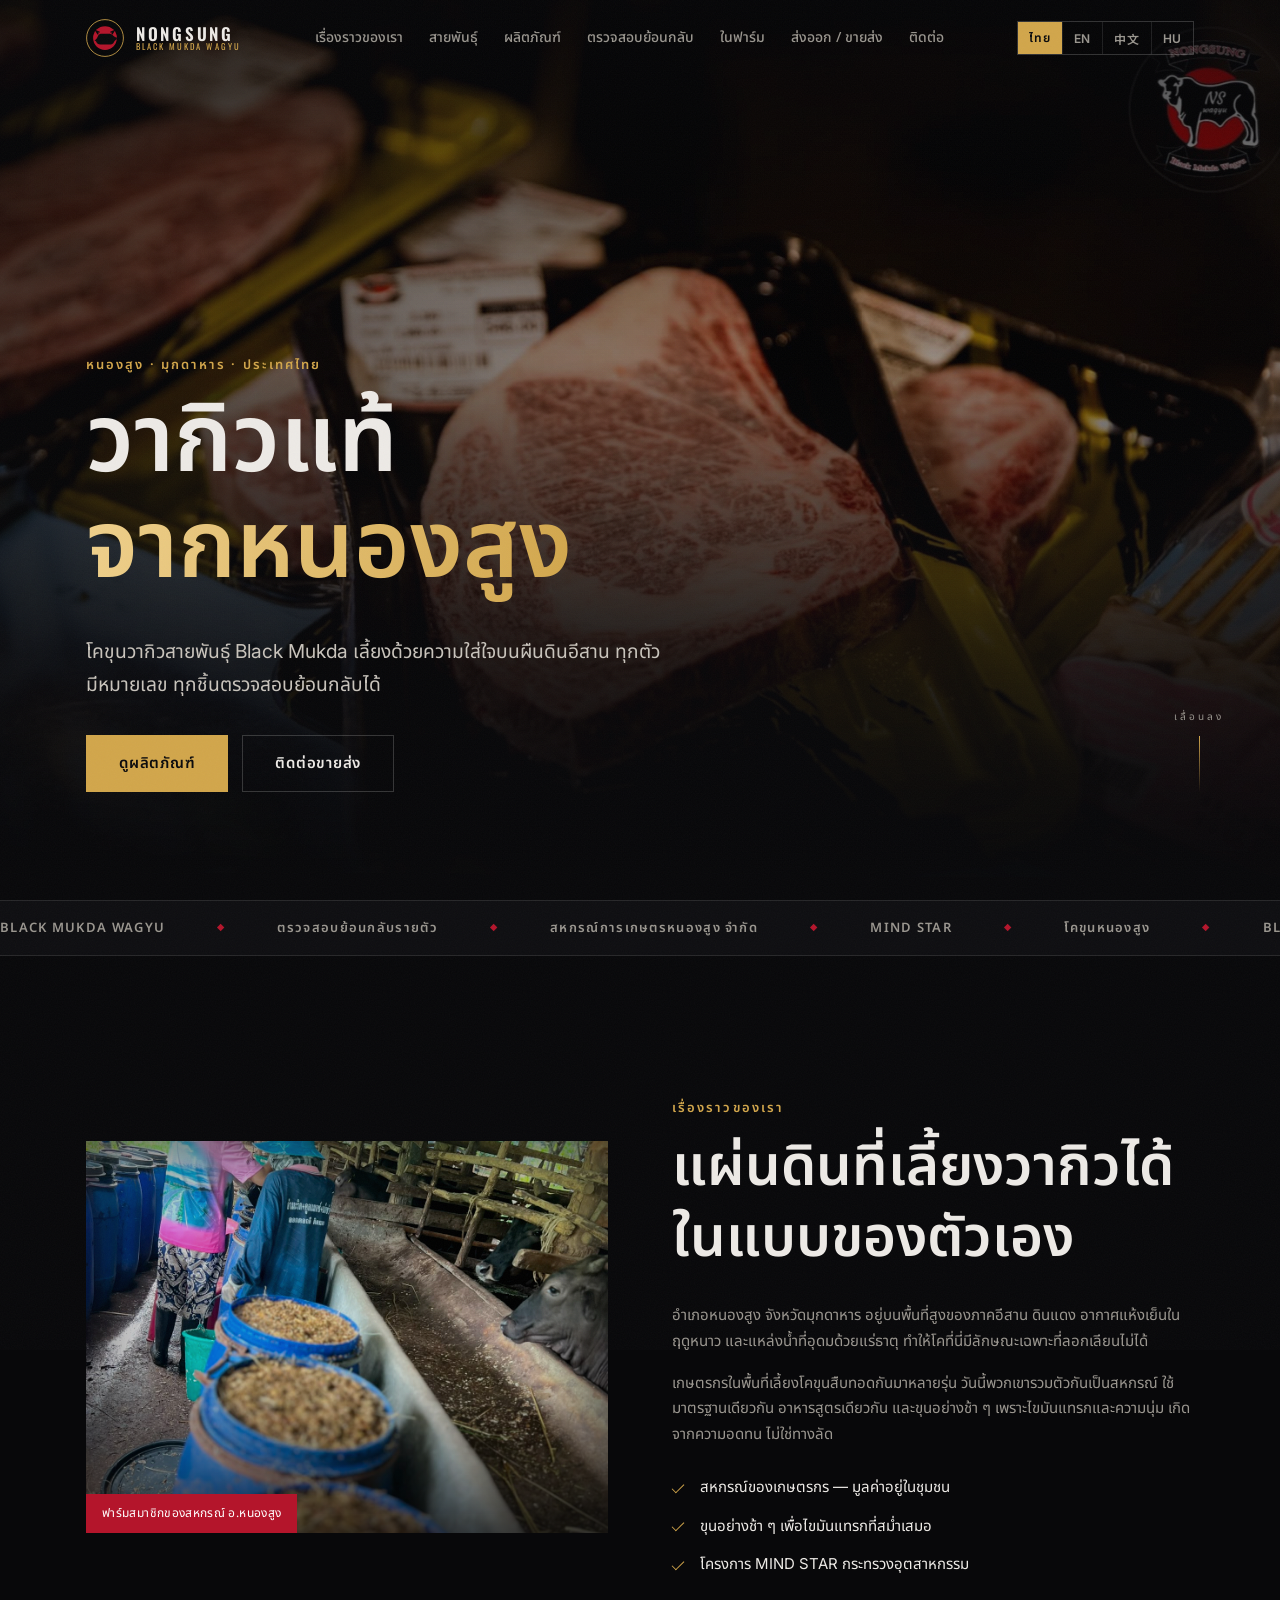
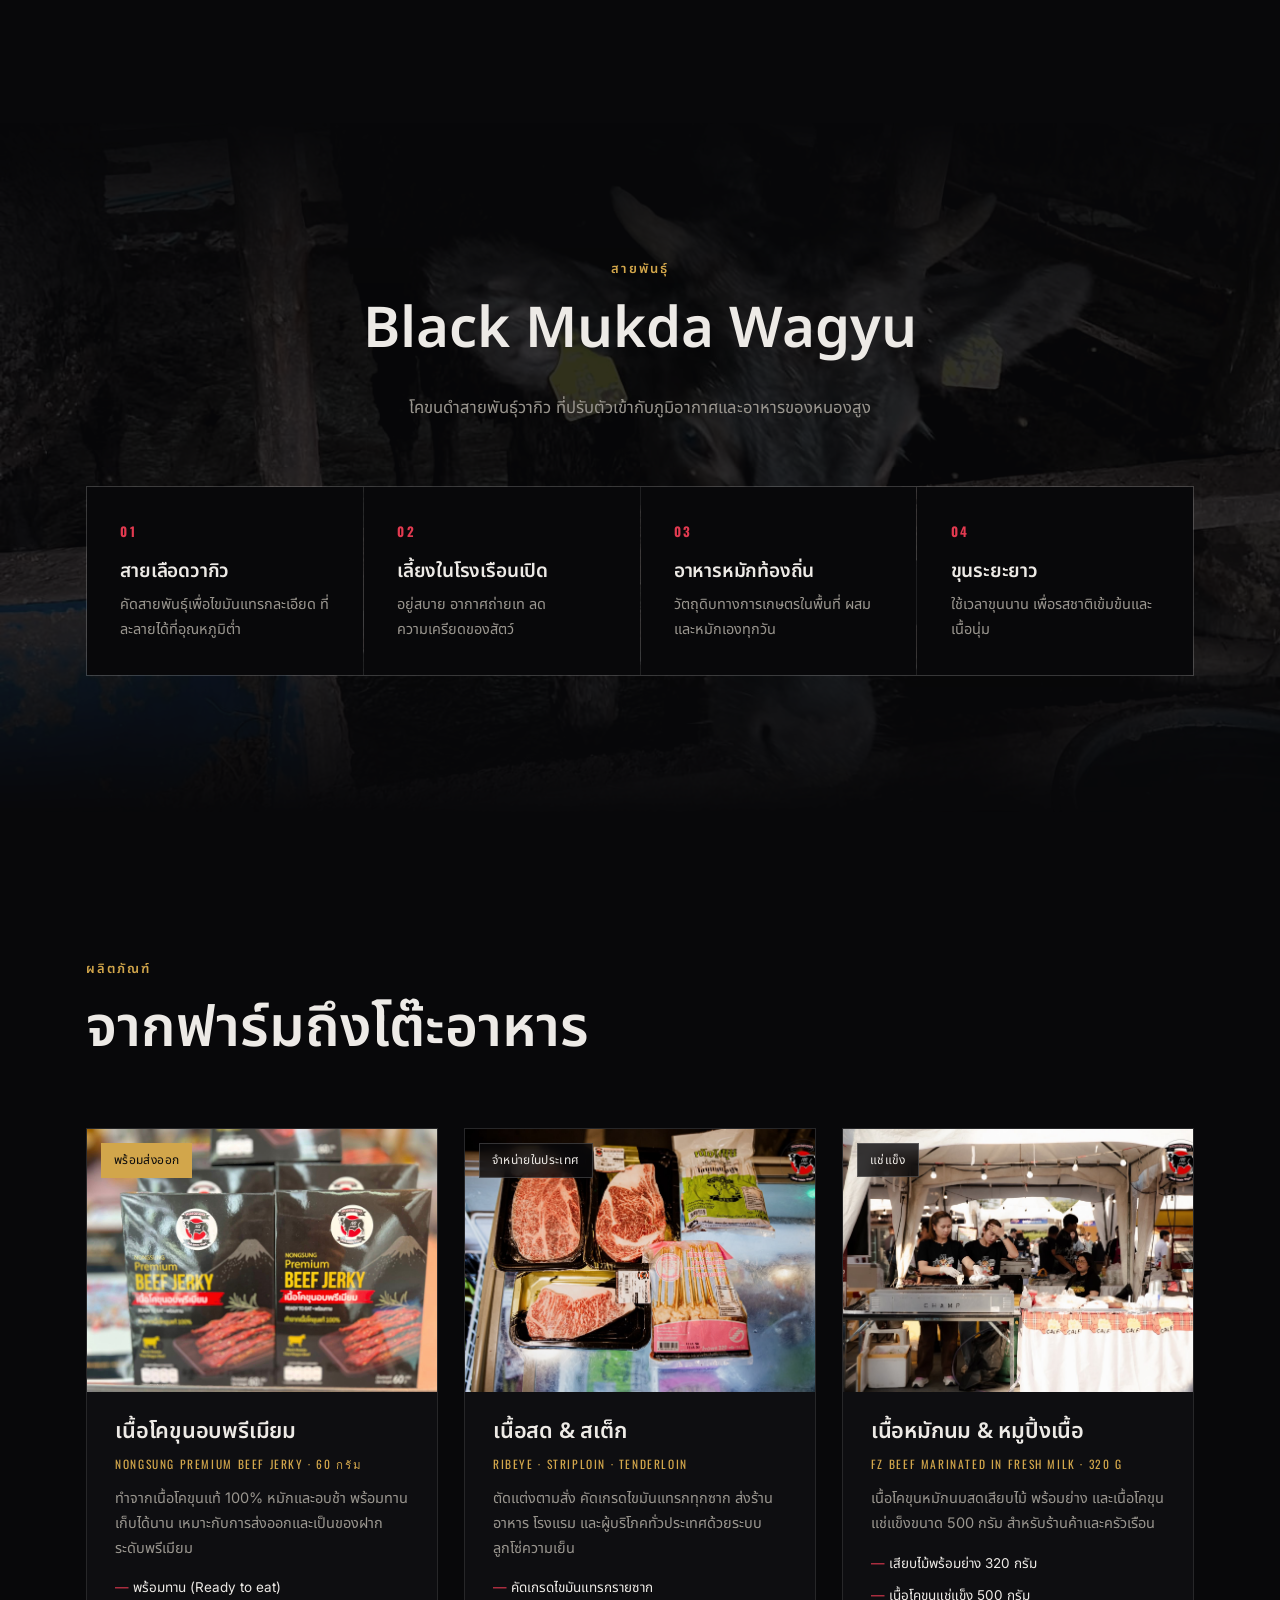
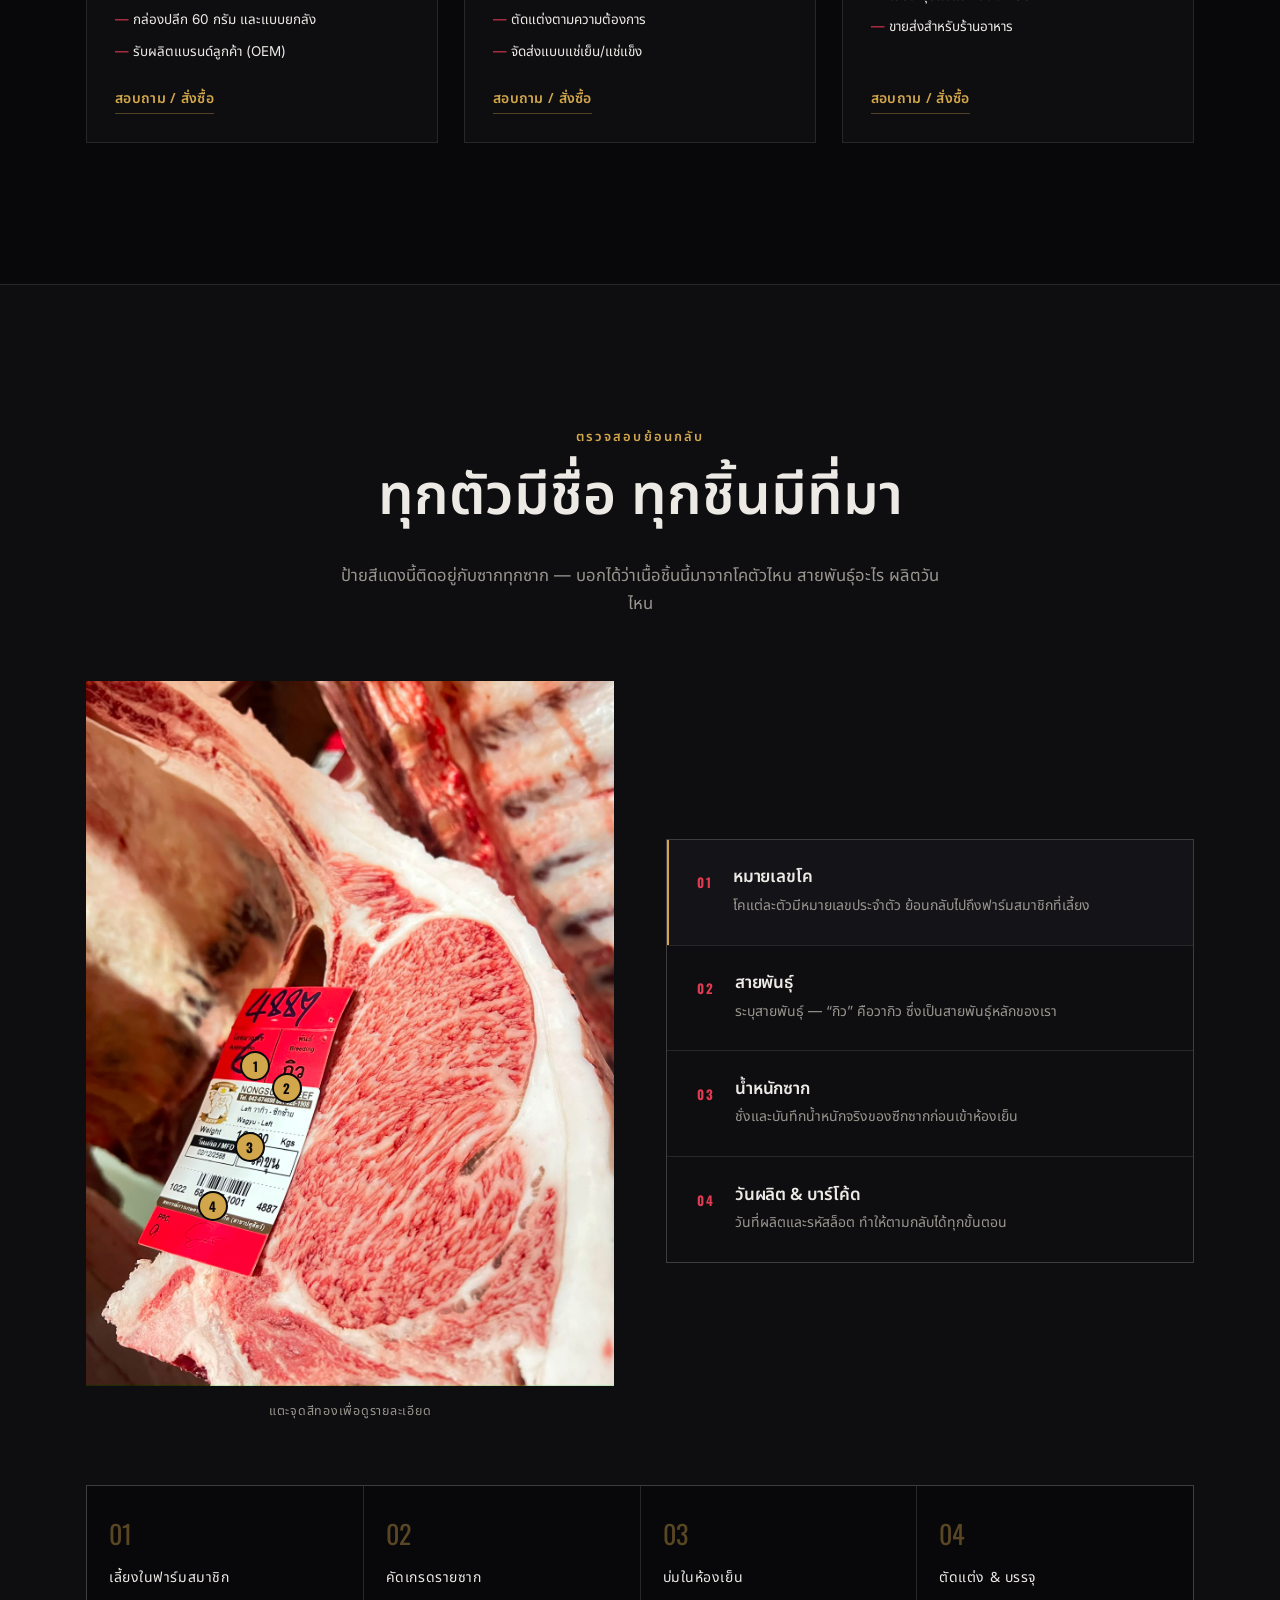
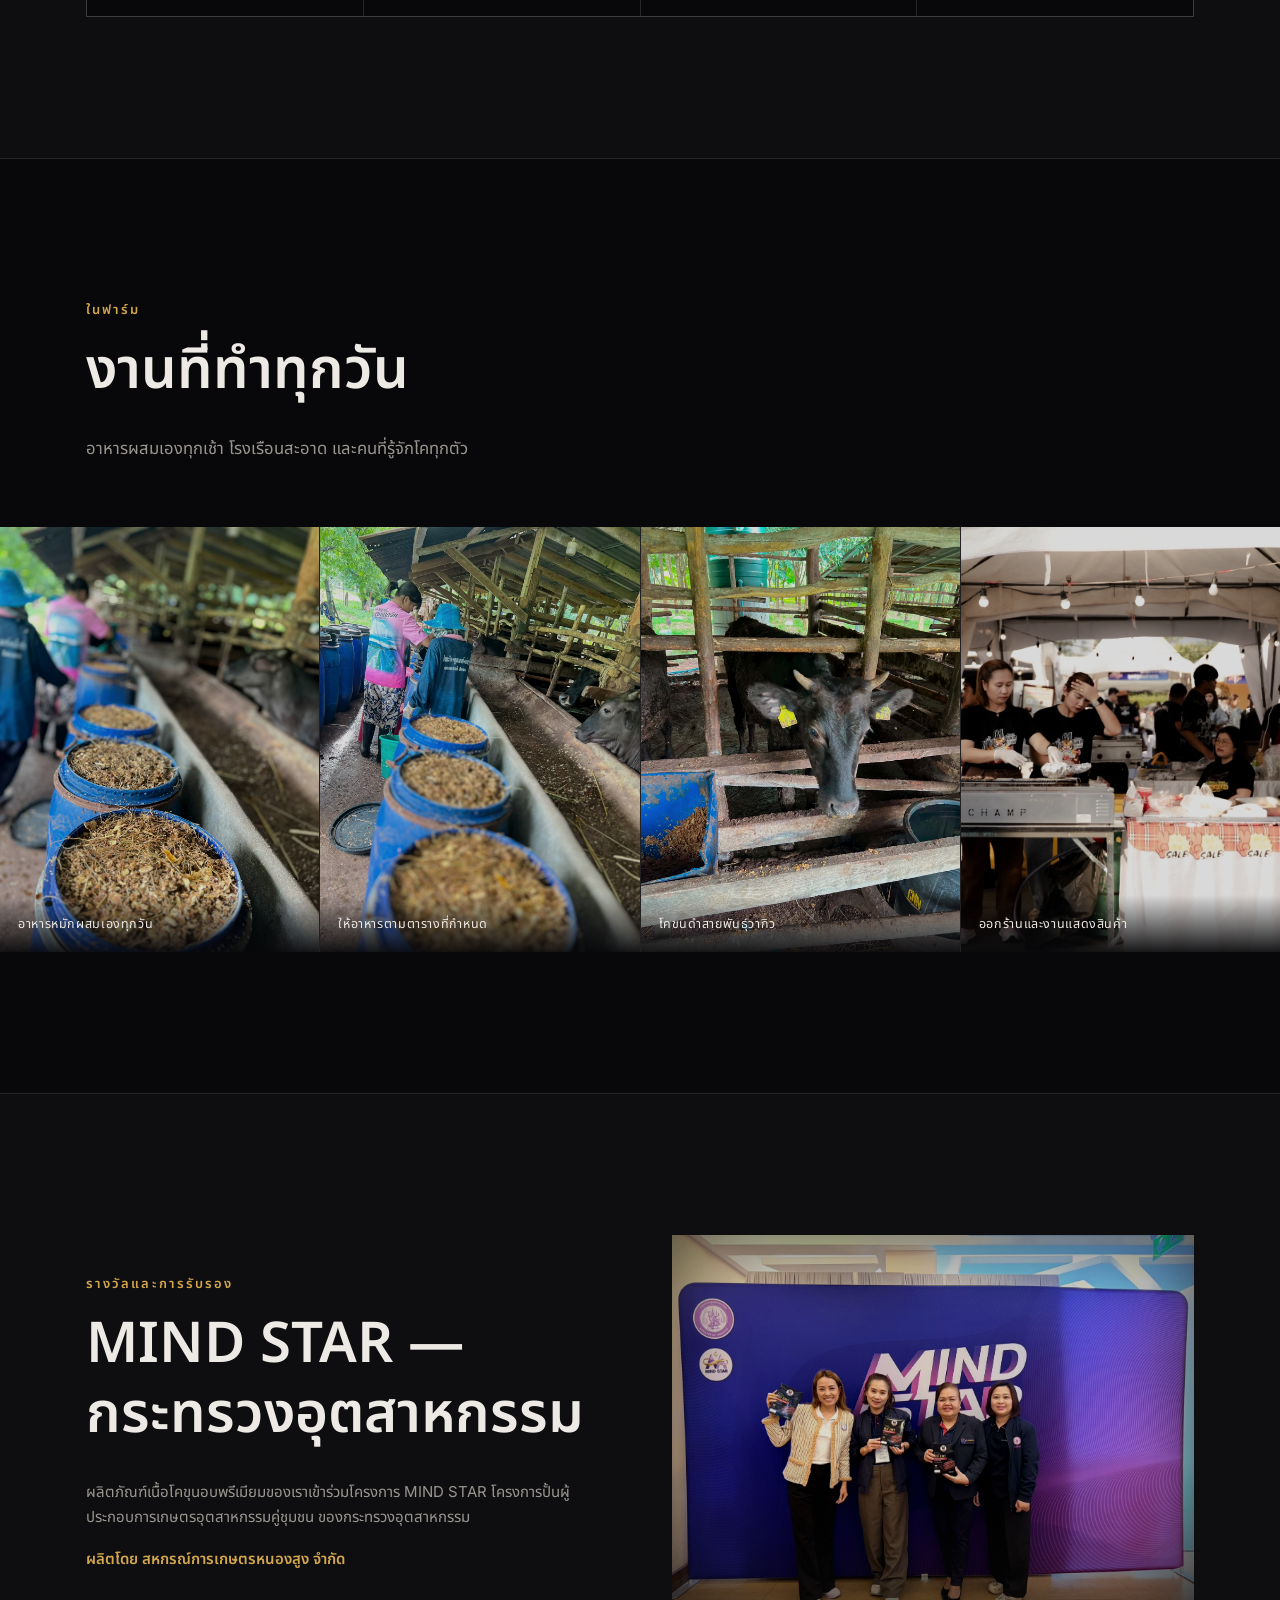
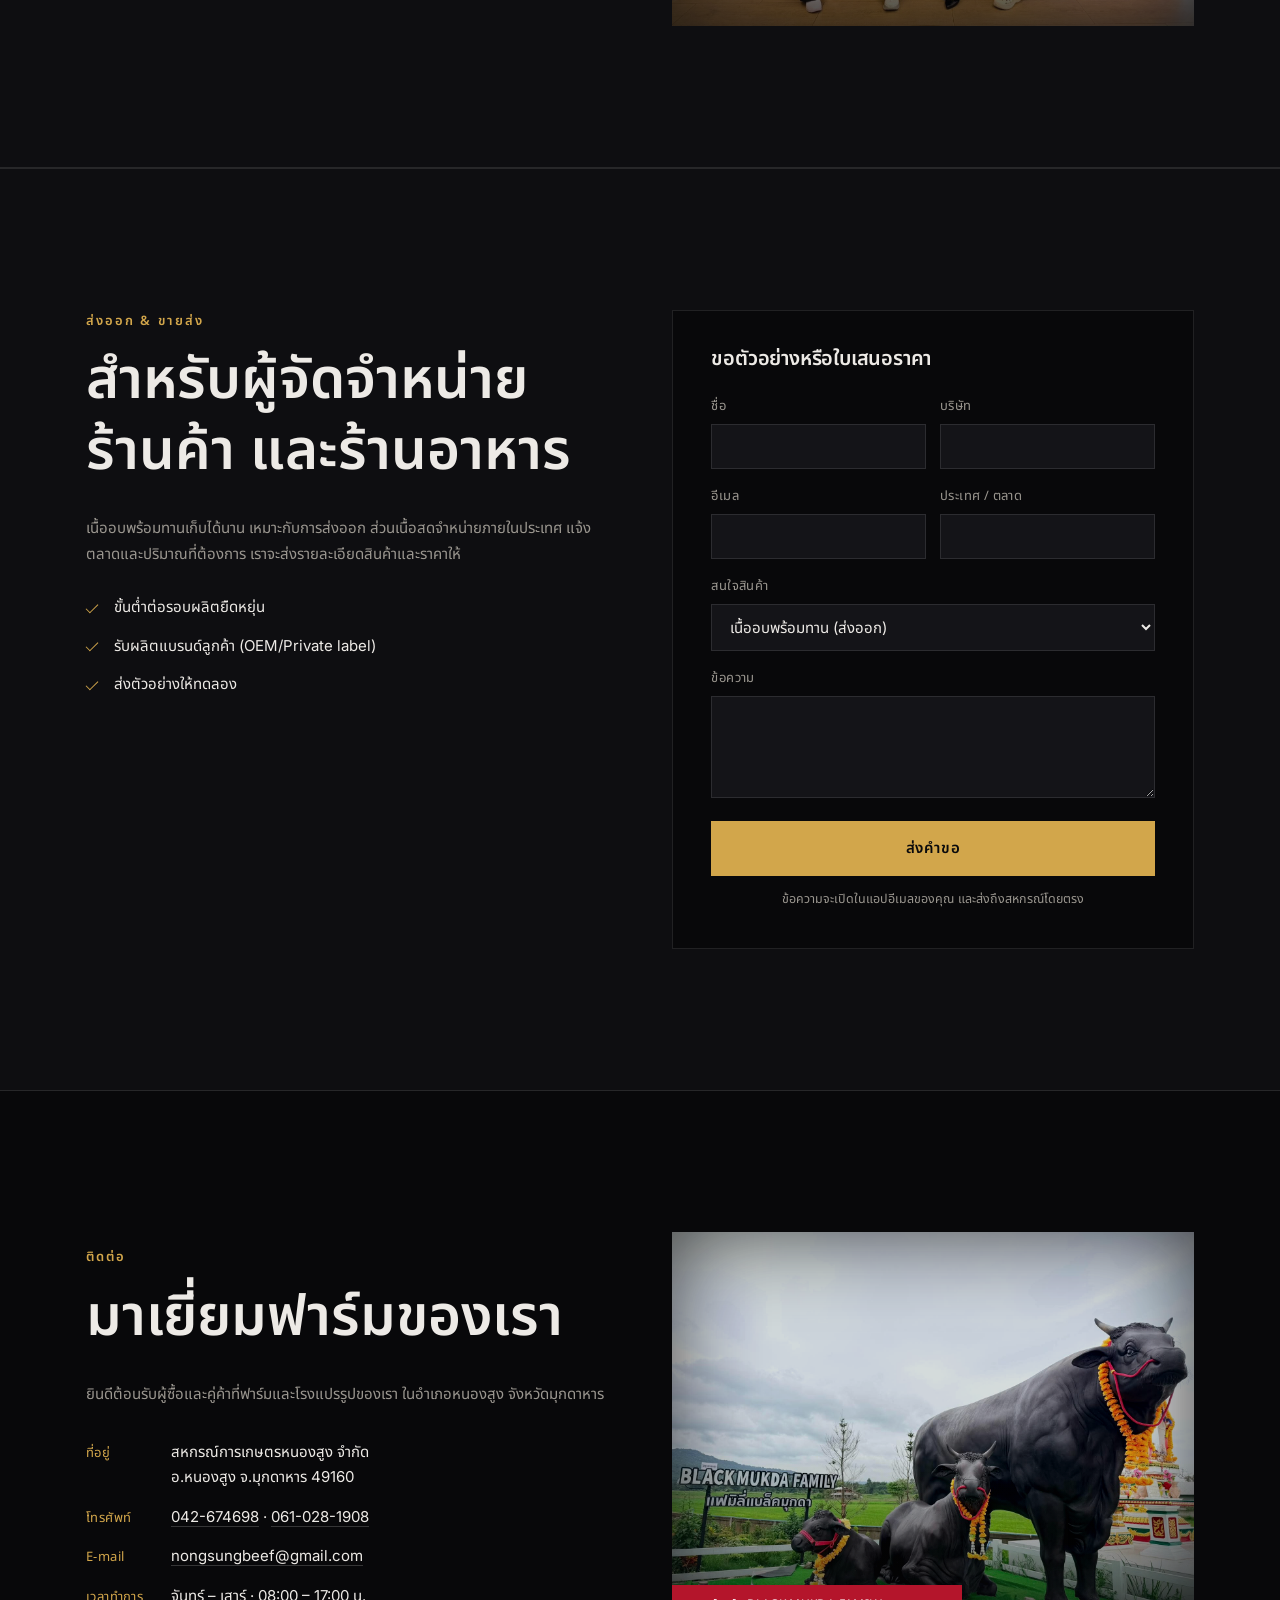
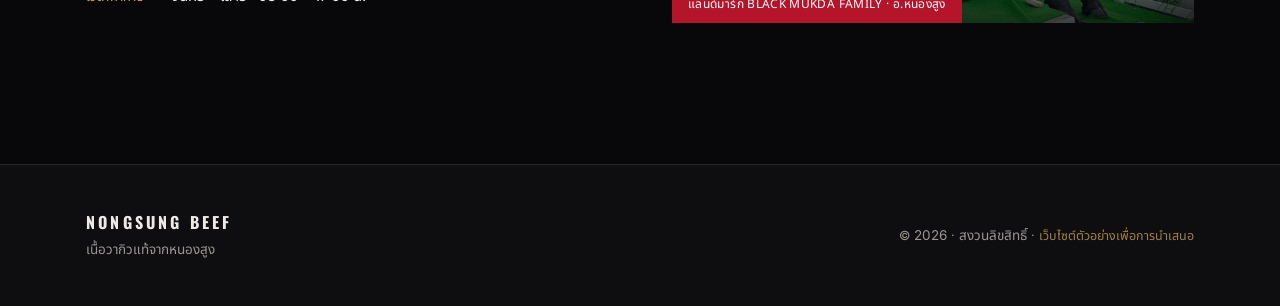
==== commit 31bd6565: "Always open in Thai: keep the chosen language per tab only (sessionStorage)" ====
--- a/index.html
+++ b/index.html
@@ -16,7 +16,7 @@
 <link rel="preconnect" href="https://fonts.gstatic.com" crossorigin>
 <link href="https://fonts.googleapis.com/css2?family=Oswald:wght@400;500;600;700&family=Inter:wght@400;500;600&family=Noto+Sans+Thai:wght@400;500;600;700&family=Noto+Sans+SC:wght@400;500;700&display=swap" rel="stylesheet">
 <script>document.documentElement.className += " js";</script>
-<link rel="stylesheet" href="assets/css/style.css">
+<link rel="stylesheet" href="assets/css/style.css?v=2">
 <link rel="icon" href="data:image/svg+xml,<svg xmlns='http://www.w3.org/2000/svg' viewBox='0 0 100 100'><rect width='100' height='100' fill='%230A0A0C'/><circle cx='50' cy='50' r='30' fill='%23B4152B'/><text x='50' y='63' font-size='34' font-family='Arial' font-weight='bold' fill='%23fff' text-anchor='middle'>NS</text></svg>">
 </head>
 <body>
@@ -344,7 +344,7 @@
   </div>
 </footer>
 
-<script src="assets/js/i18n.js"></script>
-<script src="assets/js/app.js"></script>
+<script src="assets/js/i18n.js?v=2"></script>
+<script src="assets/js/app.js?v=2"></script>
 </body>
 </html>
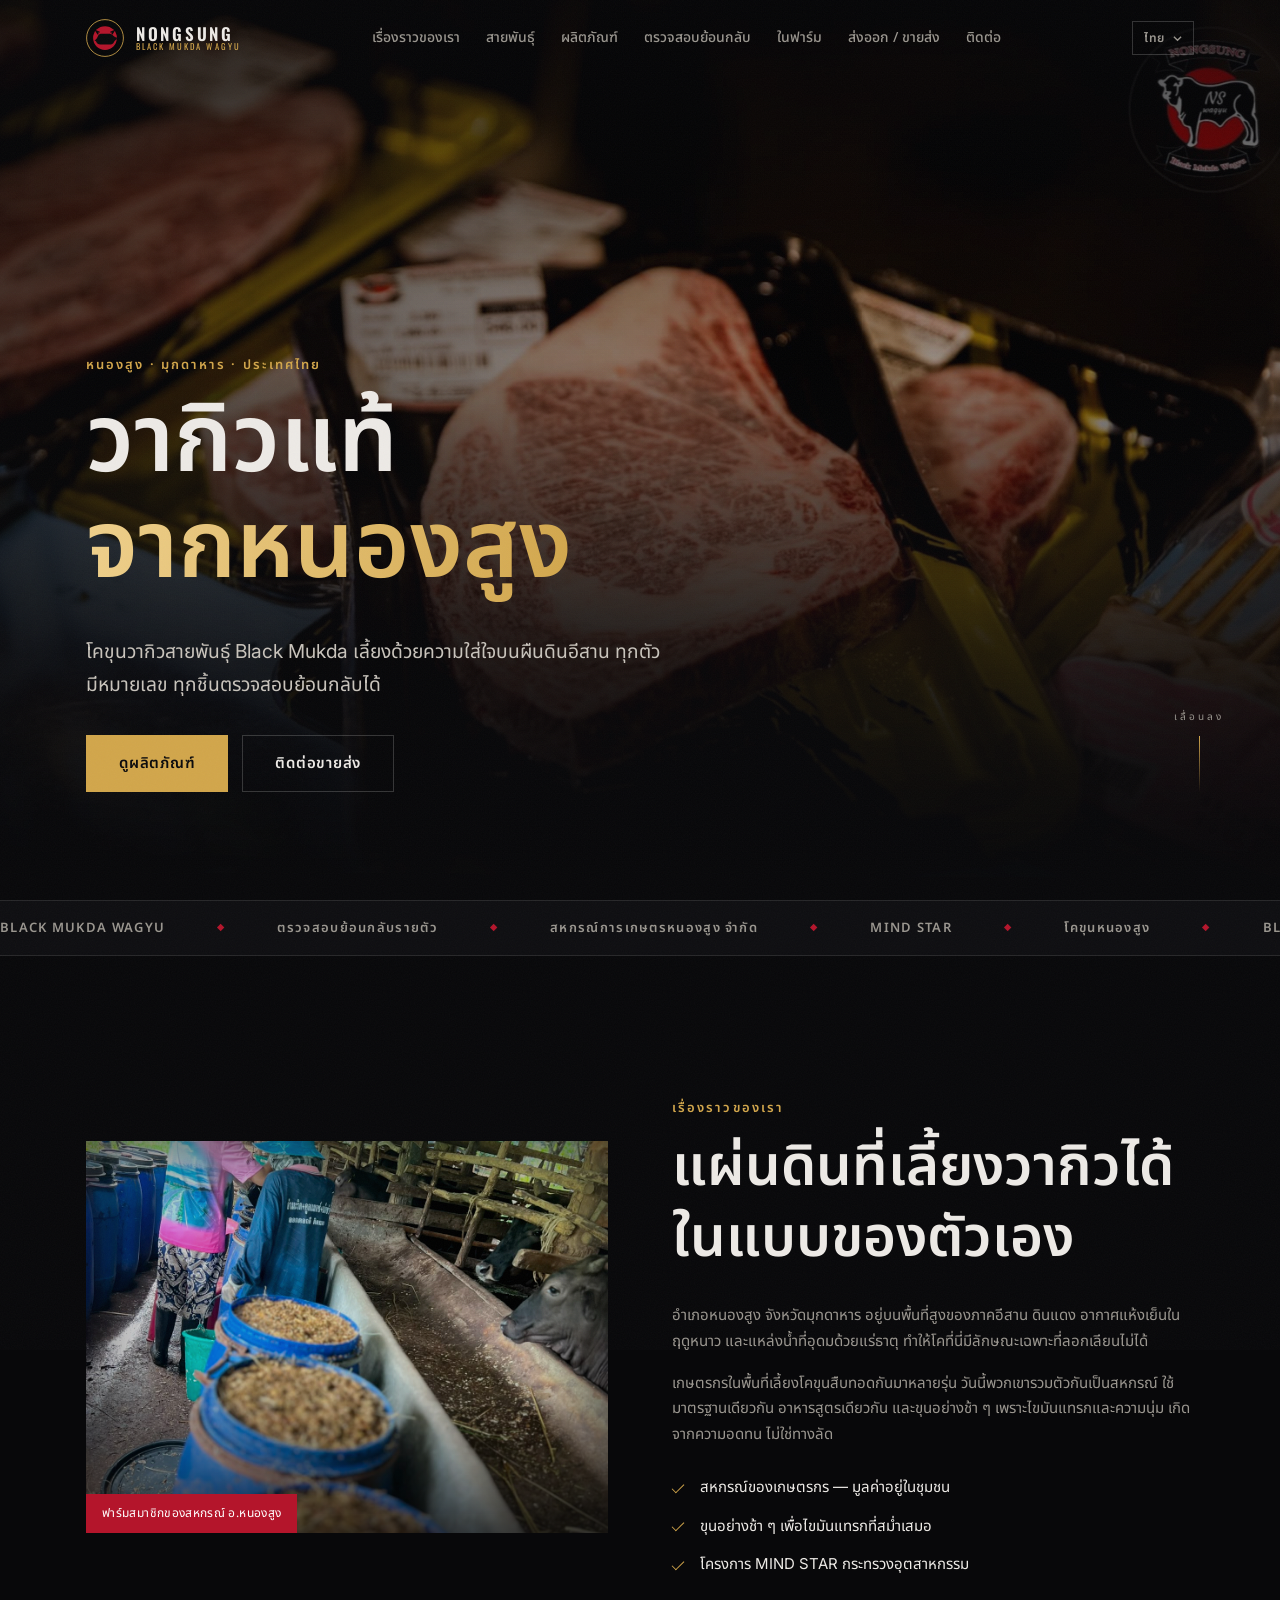
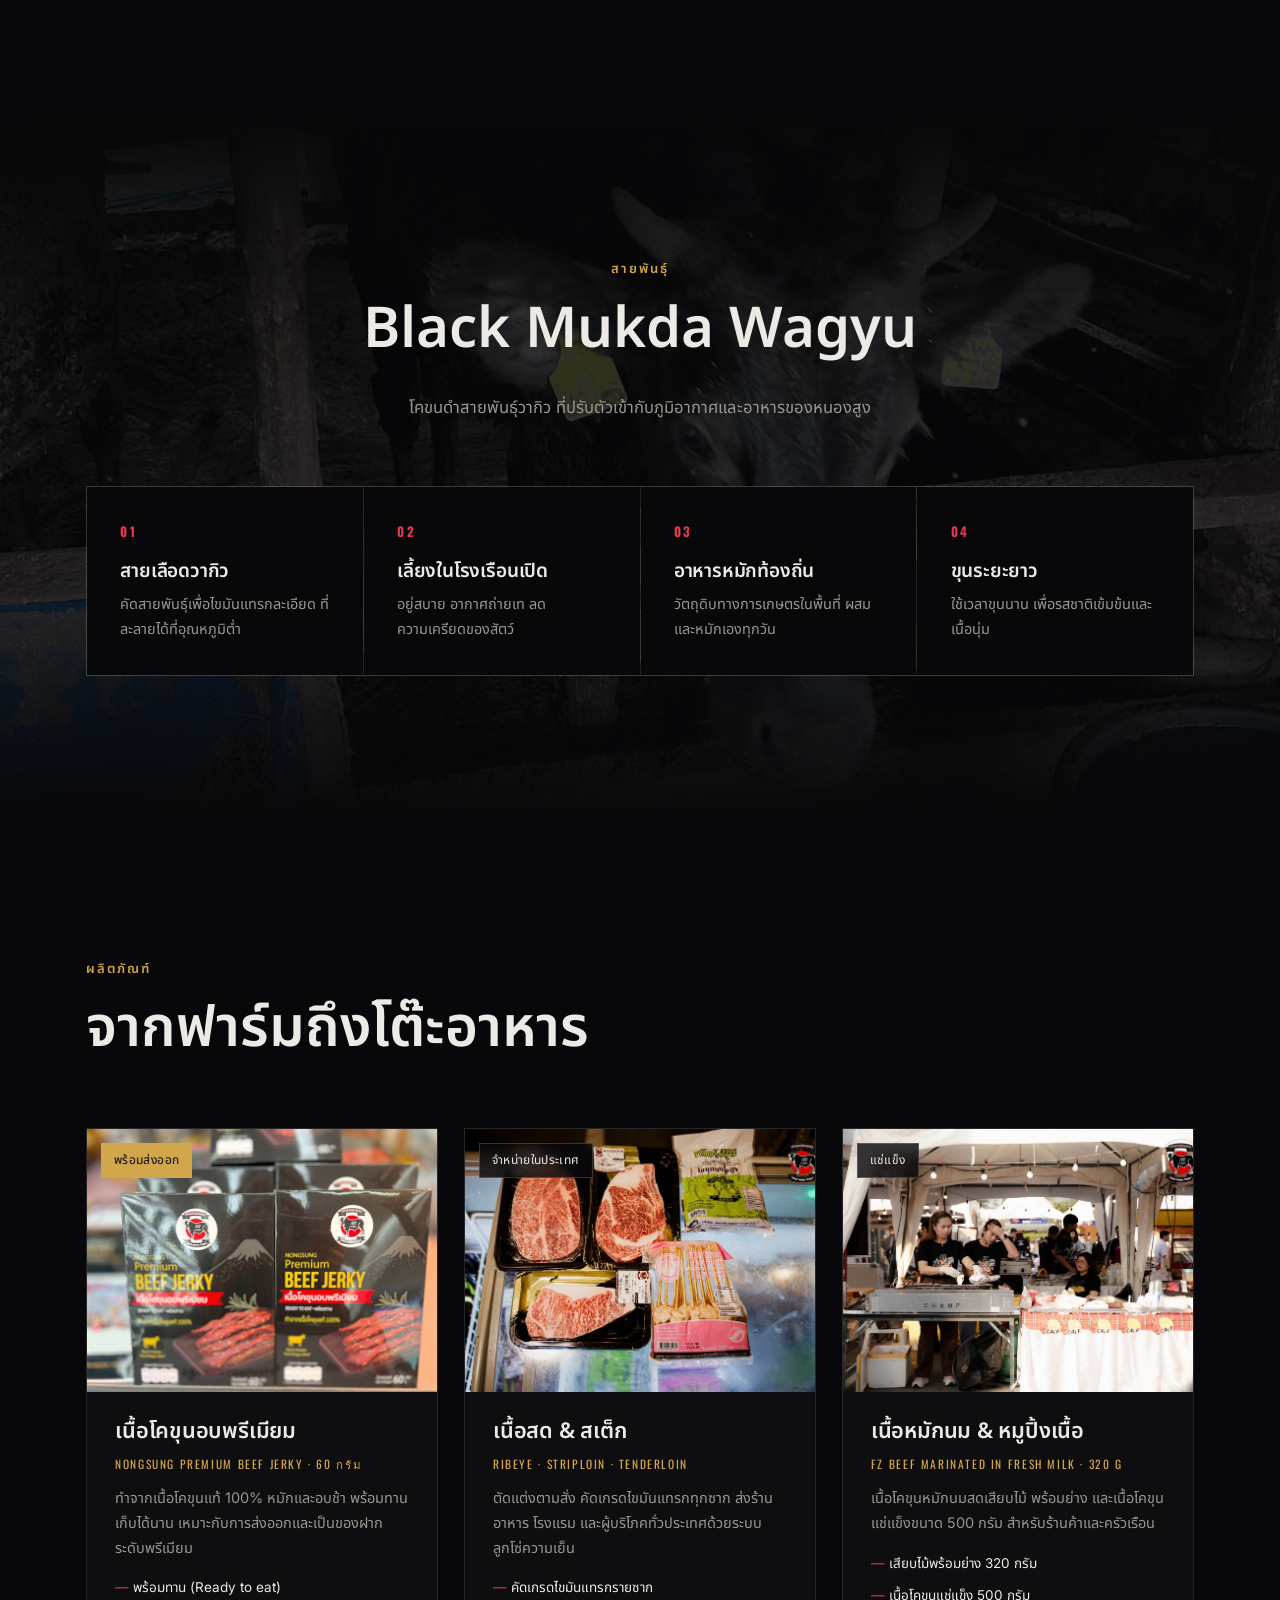
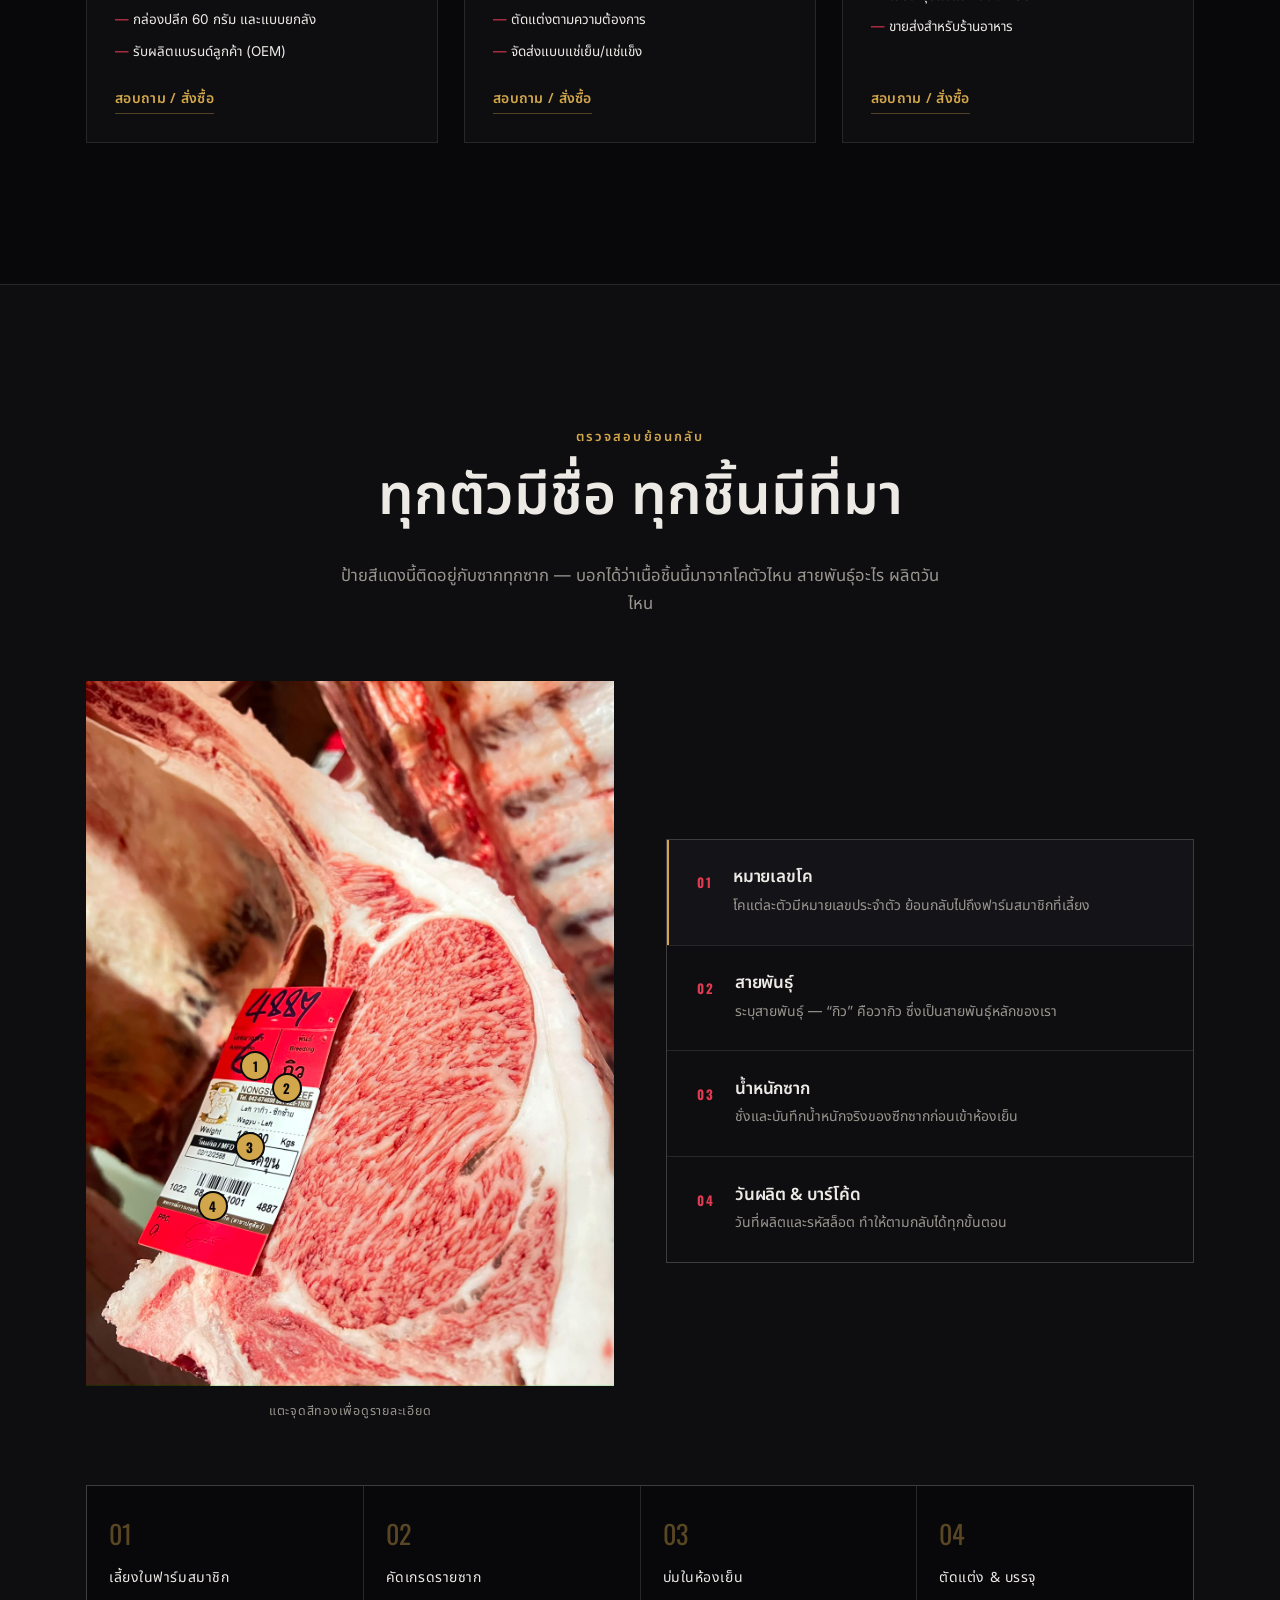
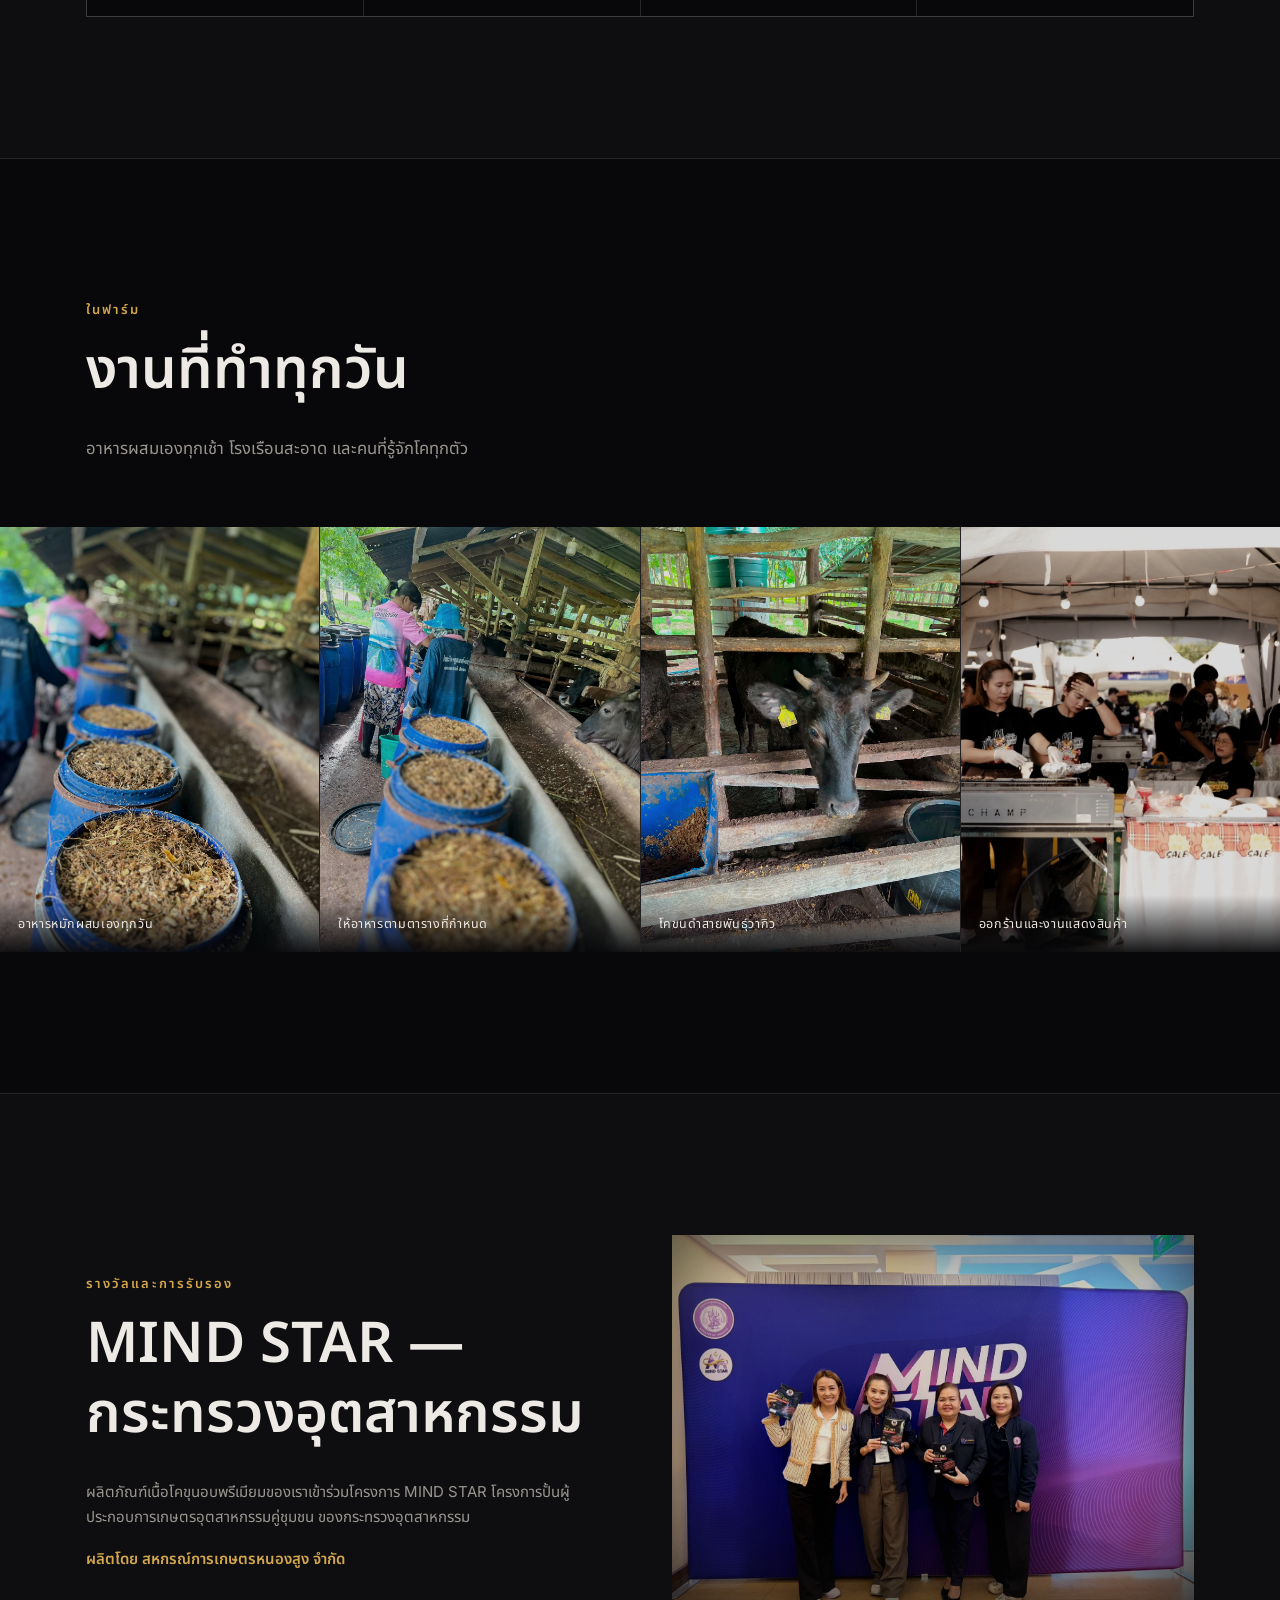
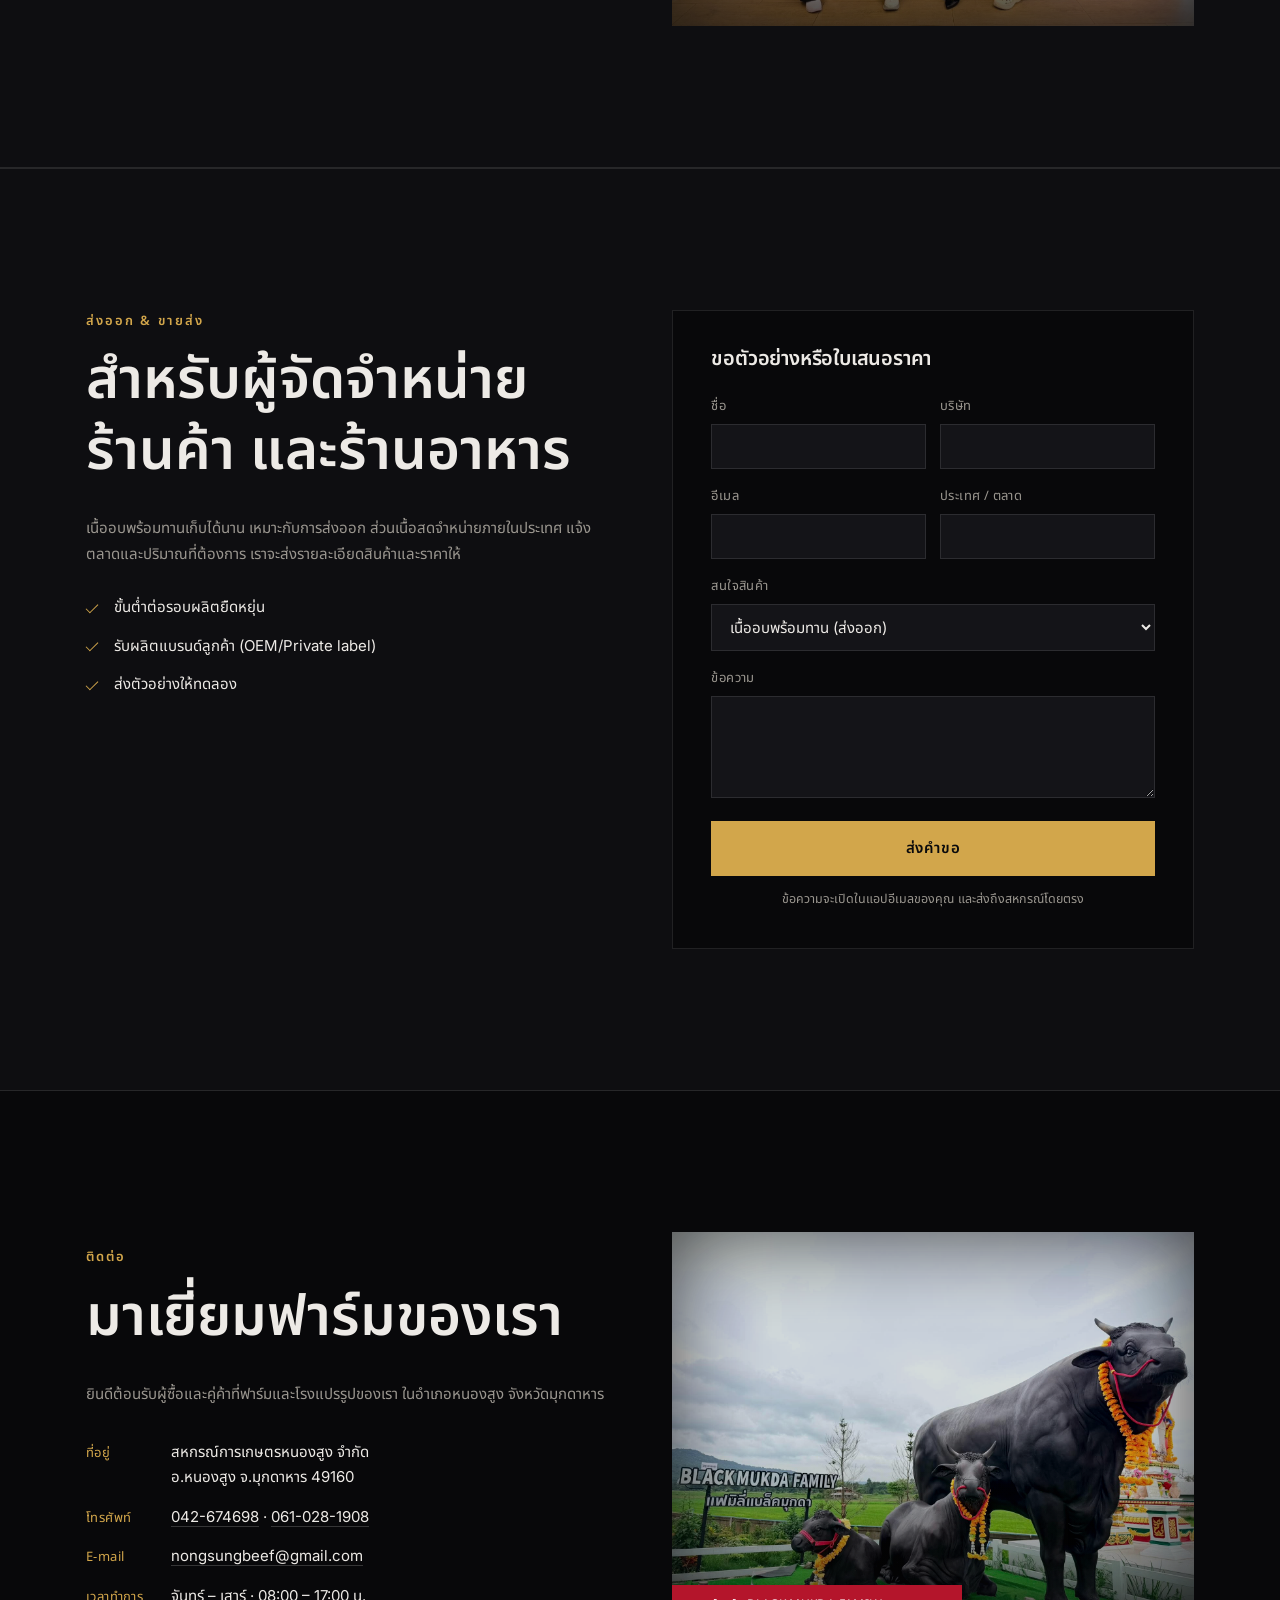
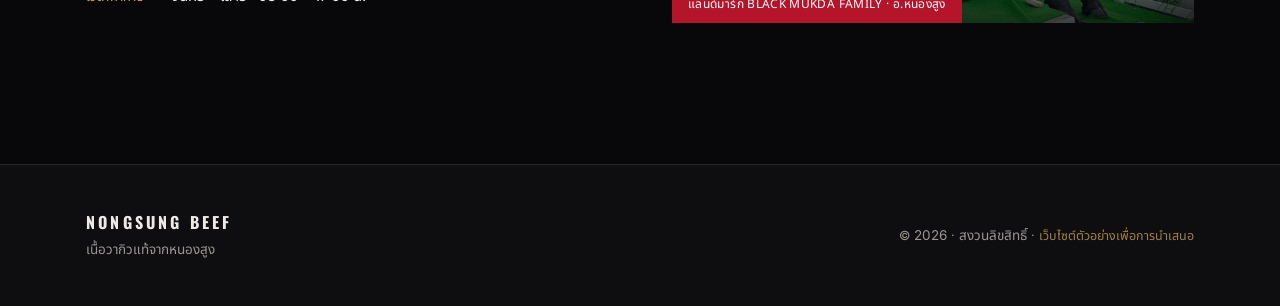
==== commit 2e6e298b: "11 nyelv: lo, vi, fr, de, es, pt, ru hozzáadva; nyelvváltó legördülővé alakítva A thai marad az alap" ====
--- a/index.html
+++ b/index.html
@@ -14,9 +14,9 @@
 
 <link rel="preconnect" href="https://fonts.googleapis.com">
 <link rel="preconnect" href="https://fonts.gstatic.com" crossorigin>
-<link href="https://fonts.googleapis.com/css2?family=Oswald:wght@400;500;600;700&family=Inter:wght@400;500;600&family=Noto+Sans+Thai:wght@400;500;600;700&family=Noto+Sans+SC:wght@400;500;700&display=swap" rel="stylesheet">
+<link href="https://fonts.googleapis.com/css2?family=Oswald:wght@400;500;600;700&family=Inter:wght@400;500;600&family=Noto+Sans+Thai:wght@400;500;600;700&family=Noto+Sans+SC:wght@400;500;700&family=Noto+Sans+Lao:wght@400;500;600;700&display=swap" rel="stylesheet">
 <script>document.documentElement.className += " js";</script>
-<link rel="stylesheet" href="assets/css/style.css?v=2">
+<link rel="stylesheet" href="assets/css/style.css?v=3">
 <link rel="icon" href="data:image/svg+xml,<svg xmlns='http://www.w3.org/2000/svg' viewBox='0 0 100 100'><rect width='100' height='100' fill='%230A0A0C'/><circle cx='50' cy='50' r='30' fill='%23B4152B'/><text x='50' y='63' font-size='34' font-family='Arial' font-weight='bold' fill='%23fff' text-anchor='middle'>NS</text></svg>">
 </head>
 <body>
@@ -344,7 +344,7 @@
   </div>
 </footer>
 
-<script src="assets/js/i18n.js?v=2"></script>
-<script src="assets/js/app.js?v=2"></script>
+<script src="assets/js/i18n.js?v=3"></script>
+<script src="assets/js/app.js?v=3"></script>
 </body>
 </html>
--- a/assets/css/style.css
+++ b/assets/css/style.css
@@ -18,15 +18,24 @@
   --wrap: 1220px;
   --pad: clamp(20px, 5vw, 56px);
 
-  --f-disp: "Oswald", "Noto Sans Thai", "Noto Sans SC", sans-serif;
-  --f-body: "Inter", "Noto Sans Thai", "Noto Sans SC", sans-serif;
+  --f-disp: "Oswald", "Noto Sans Thai", "Noto Sans SC", "Noto Sans Lao", sans-serif;
+  --f-body: "Inter", "Noto Sans Thai", "Noto Sans SC", "Noto Sans Lao", sans-serif;
 
   --ease: cubic-bezier(.22,.68,.28,1);
 }
 
-/* Thai / Chinese get a body-face display too — Oswald has no Thai or CJK glyphs */
+/* Thai / Chinese / Lao get a body-face display too — Oswald has no Thai, CJK or Lao glyphs */
 html[lang="th"]{ --f-disp: "Noto Sans Thai", "Oswald", sans-serif; }
 html[lang="zh"]{ --f-disp: "Noto Sans SC", "Oswald", sans-serif; }
+html[lang="lo"]{ --f-disp: "Noto Sans Lao", "Oswald", sans-serif; }
+
+/* Thai and Lao are abugidas: the tone marks and vowels sit above and below the
+   consonant. Oswald's display tracking tears those stacks apart, so scripts that
+   stack must never inherit letter-spacing or uppercasing. */
+html[lang="th"] .eyebrow, html[lang="lo"] .eyebrow,
+html[lang="th"] .lang__opt, html[lang="lo"] .lang__opt{
+  letter-spacing:0; text-transform:none;
+}
 
 *,*::before,*::after{ box-sizing:border-box; }
 
@@ -62,9 +71,9 @@
 /* ---------- typography ---------- */
 h1,h2,h3{ font-family:var(--f-disp); font-weight:600; line-height:1.06; margin:0 0 .5em; letter-spacing:-.01em; }
 h2{ font-size:clamp(30px,4.4vw,60px); text-transform:uppercase; }
-html[lang="th"] h2, html[lang="zh"] h2{ text-transform:none; letter-spacing:0; line-height:1.25; }
+html[lang="th"] h2, html[lang="zh"] h2, html[lang="lo"] h2{ text-transform:none; letter-spacing:0; line-height:1.25; }
 h3{ font-size:clamp(19px,1.7vw,25px); text-transform:uppercase; }
-html[lang="th"] h3, html[lang="zh"] h3{ text-transform:none; }
+html[lang="th"] h3, html[lang="zh"] h3, html[lang="lo"] h3{ text-transform:none; }
 p{ margin:0 0 1.1em; color:var(--txt-dim); max-width:62ch; }
 
 .eyebrow{
@@ -72,7 +81,7 @@
   letter-spacing:.34em; text-transform:uppercase;
   color:var(--gold); margin:0 0 1.1em;
 }
-html[lang="th"] .eyebrow, html[lang="zh"] .eyebrow{ letter-spacing:.16em; text-transform:none; font-size:13px; }
+html[lang="th"] .eyebrow, html[lang="zh"] .eyebrow, html[lang="lo"] .eyebrow{ letter-spacing:.16em; text-transform:none; font-size:13px; }
 
 /* ---------- buttons ---------- */
 .btn{
@@ -84,7 +93,7 @@
   cursor:pointer; position:relative; overflow:hidden;
   transition:color .35s var(--ease), border-color .35s var(--ease);
 }
-html[lang="th"] .btn, html[lang="zh"] .btn{ letter-spacing:.05em; text-transform:none; font-size:15px; }
+html[lang="th"] .btn, html[lang="zh"] .btn, html[lang="lo"] .btn{ letter-spacing:.05em; text-transform:none; font-size:15px; }
 .btn::before{
   content:""; position:absolute; inset:0; background:var(--gold);
   transform:translateY(101%); transition:transform .4s var(--ease); z-index:-1;
@@ -101,7 +110,7 @@
   border-bottom:1px solid rgba(210,166,75,.35); padding-bottom:2px;
   transition:border-color .3s, color .3s;
 }
-html[lang="th"] .link, html[lang="zh"] .link{ text-transform:none; letter-spacing:.02em; }
+html[lang="th"] .link, html[lang="zh"] .link, html[lang="lo"] .link{ text-transform:none; letter-spacing:.02em; }
 .link:hover{ color:var(--gold-lt); border-color:var(--gold-lt); }
 
 /* ══════════ NAV ══════════ */
@@ -129,7 +138,7 @@
   text-transform:uppercase; text-decoration:none; color:var(--txt-dim);
   position:relative; padding:6px 0; transition:color .3s;
 }
-html[lang="th"] .nav__links a, html[lang="zh"] .nav__links a{ text-transform:none; letter-spacing:0; font-size:14px; }
+html[lang="th"] .nav__links a, html[lang="zh"] .nav__links a, html[lang="lo"] .nav__links a{ text-transform:none; letter-spacing:0; font-size:14px; }
 .nav__links a::after{
   content:""; position:absolute; left:0; bottom:0; width:0; height:1px;
   background:var(--gold); transition:width .35s var(--ease);
@@ -138,15 +147,45 @@
 .nav__links a:hover::after{ width:100%; }
 
 .nav__tools{ display:flex; align-items:center; gap:14px; flex:0 0 auto; }
-.lang{ display:flex; border:1px solid var(--line-2); }
-.lang button{
-  background:none; border:0; color:var(--txt-dim); cursor:pointer;
+/* Eleven languages will not sit in a row, so the switcher is a dropdown.
+   The trigger shows the language you are reading in, in its own script. */
+.lang{ position:relative; }
+.lang__btn{
+  display:flex; align-items:center; gap:8px;
+  background:none; border:1px solid var(--line-2); color:var(--txt-dim); cursor:pointer;
   font-family:var(--f-body); font-size:12px; font-weight:600; letter-spacing:.06em;
-  padding:7px 11px; transition:background .25s, color .25s;
-}
-.lang button + button{ border-left:1px solid var(--line); }
-.lang button:hover{ color:var(--txt); }
-.lang button.is-on{ background:var(--gold); color:#0A0A0C; }
+  padding:7px 11px; transition:color .25s, border-color .25s;
+}
+.lang__btn:hover{ color:var(--txt); border-color:var(--gold); }
+.lang__btn svg{ width:9px; height:9px; transition:transform .3s var(--ease); flex:0 0 auto; }
+.lang.is-open .lang__btn{ color:var(--txt); border-color:var(--gold); }
+.lang.is-open .lang__btn svg{ transform:rotate(180deg); }
+
+.lang__menu{
+  position:absolute; top:calc(100% + 8px); right:0; z-index:120;
+  min-width:186px; max-height:min(70vh,420px); overflow-y:auto;
+  background:var(--ink-2); border:1px solid var(--line-2);
+  box-shadow:0 18px 44px rgba(0,0,0,.55);
+  padding:5px 0;
+  opacity:0; visibility:hidden; transform:translateY(-6px);
+  transition:opacity .22s var(--ease), transform .22s var(--ease), visibility .22s;
+}
+.lang.is-open .lang__menu{ opacity:1; visibility:visible; transform:translateY(0); }
+
+.lang__opt{
+  display:flex; align-items:center; gap:10px; width:100%;
+  background:none; border:0; cursor:pointer; text-align:left;
+  color:var(--txt-dim); font-family:var(--f-body); font-size:13px; font-weight:500;
+  padding:9px 15px; transition:background .2s, color .2s;
+}
+.lang__opt:hover{ background:rgba(255,255,255,.05); color:var(--txt); }
+.lang__opt.is-on{ color:var(--gold); }
+.lang__opt.is-on::after{ content:"·"; margin-left:auto; color:var(--gold); font-size:20px; line-height:0; }
+.lang__code{
+  font-size:10px; font-weight:600; letter-spacing:.1em; text-transform:uppercase;
+  color:var(--txt-dim); opacity:.55; width:20px; flex:0 0 auto;
+}
+.lang__opt.is-on .lang__code{ color:var(--gold); opacity:1; }
 
 .burger{ display:none; width:40px; height:34px; background:none; border:1px solid var(--line-2); cursor:pointer; position:relative; }
 .burger span,.burger span::before,.burger span::after{
@@ -179,7 +218,7 @@
   font-size:clamp(46px,9.2vw,132px); line-height:.94; margin:0 0 .35em;
   text-transform:uppercase; letter-spacing:-.02em;
 }
-html[lang="th"] .hero__title, html[lang="zh"] .hero__title{
+html[lang="th"] .hero__title, html[lang="zh"] .hero__title, html[lang="lo"] .hero__title{
   text-transform:none; letter-spacing:0; line-height:1.12; font-size:clamp(38px,7.4vw,104px);
 }
 .hero__title span{ display:block; }
@@ -211,7 +250,7 @@
   letter-spacing:.26em; text-transform:uppercase; color:var(--txt-dim);
   white-space:nowrap;
 }
-html[lang="th"] .marquee__track, html[lang="zh"] .marquee__track{ letter-spacing:.1em; text-transform:none; }
+html[lang="th"] .marquee__track, html[lang="zh"] .marquee__track, html[lang="lo"] .marquee__track{ letter-spacing:.1em; text-transform:none; }
 .marquee__track span{ display:flex; align-items:center; gap:52px; }
 .marquee__track span::after{ content:"◆"; color:var(--ruby); font-size:9px; }
 @keyframes marq{ to{ transform:translateX(-50%); } }
@@ -246,7 +285,7 @@
   background:var(--ruby); color:#fff; padding:9px 16px;
   font-family:var(--f-disp); font-size:11px; letter-spacing:.16em; text-transform:uppercase;
 }
-html[lang="th"] .cap, html[lang="zh"] .cap{ letter-spacing:.03em; text-transform:none; font-size:12px; }
+html[lang="th"] .cap, html[lang="zh"] .cap, html[lang="lo"] .cap{ letter-spacing:.03em; text-transform:none; font-size:12px; }
 .org{ color:var(--gold); font-weight:600; }
 
 .ticks{ list-style:none; margin:28px 0 0; padding:0; display:grid; gap:13px; }
@@ -291,7 +330,7 @@
   padding:6px 12px; font-family:var(--f-disp); font-size:10.5px;
   letter-spacing:.16em; text-transform:uppercase;
 }
-html[lang="th"] .tag, html[lang="zh"] .tag{ letter-spacing:.03em; text-transform:none; font-size:12px; }
+html[lang="th"] .tag, html[lang="zh"] .tag, html[lang="lo"] .tag{ letter-spacing:.03em; text-transform:none; font-size:12px; }
 .tag--gold{ background:var(--gold); color:#0A0A0C; border-color:var(--gold); }
 .card__body{ padding:clamp(22px,2.2vw,30px); display:flex; flex-direction:column; flex:1; }
 .card__sub{
@@ -385,7 +424,7 @@
   display:block; font-size:11px; letter-spacing:.16em; text-transform:uppercase;
   color:var(--txt-dim); margin-bottom:7px; font-family:var(--f-disp);
 }
-html[lang="th"] .form label span, html[lang="zh"] .form label span{ letter-spacing:.03em; text-transform:none; font-size:13px; }
+html[lang="th"] .form label span, html[lang="zh"] .form label span, html[lang="lo"] .form label span{ letter-spacing:.03em; text-transform:none; font-size:13px; }
 .form input,.form select,.form textarea{
   width:100%; background:var(--ink-3); border:1px solid var(--line);
   color:var(--txt); padding:12px 14px; font-family:var(--f-body); font-size:15px;
@@ -403,7 +442,7 @@
   font-family:var(--f-disp); font-size:11px; letter-spacing:.18em;
   text-transform:uppercase; color:var(--gold); padding-top:3px;
 }
-html[lang="th"] .contact dt, html[lang="zh"] .contact dt{ letter-spacing:.03em; text-transform:none; font-size:13px; }
+html[lang="th"] .contact dt, html[lang="zh"] .contact dt, html[lang="lo"] .contact dt{ letter-spacing:.03em; text-transform:none; font-size:13px; }
 .contact dd{ margin:0; color:var(--txt); font-size:15px; }
 .contact a{ color:var(--txt); text-decoration:none; border-bottom:1px solid var(--line-2); }
 .contact a:hover{ color:var(--gold); border-color:var(--gold); }
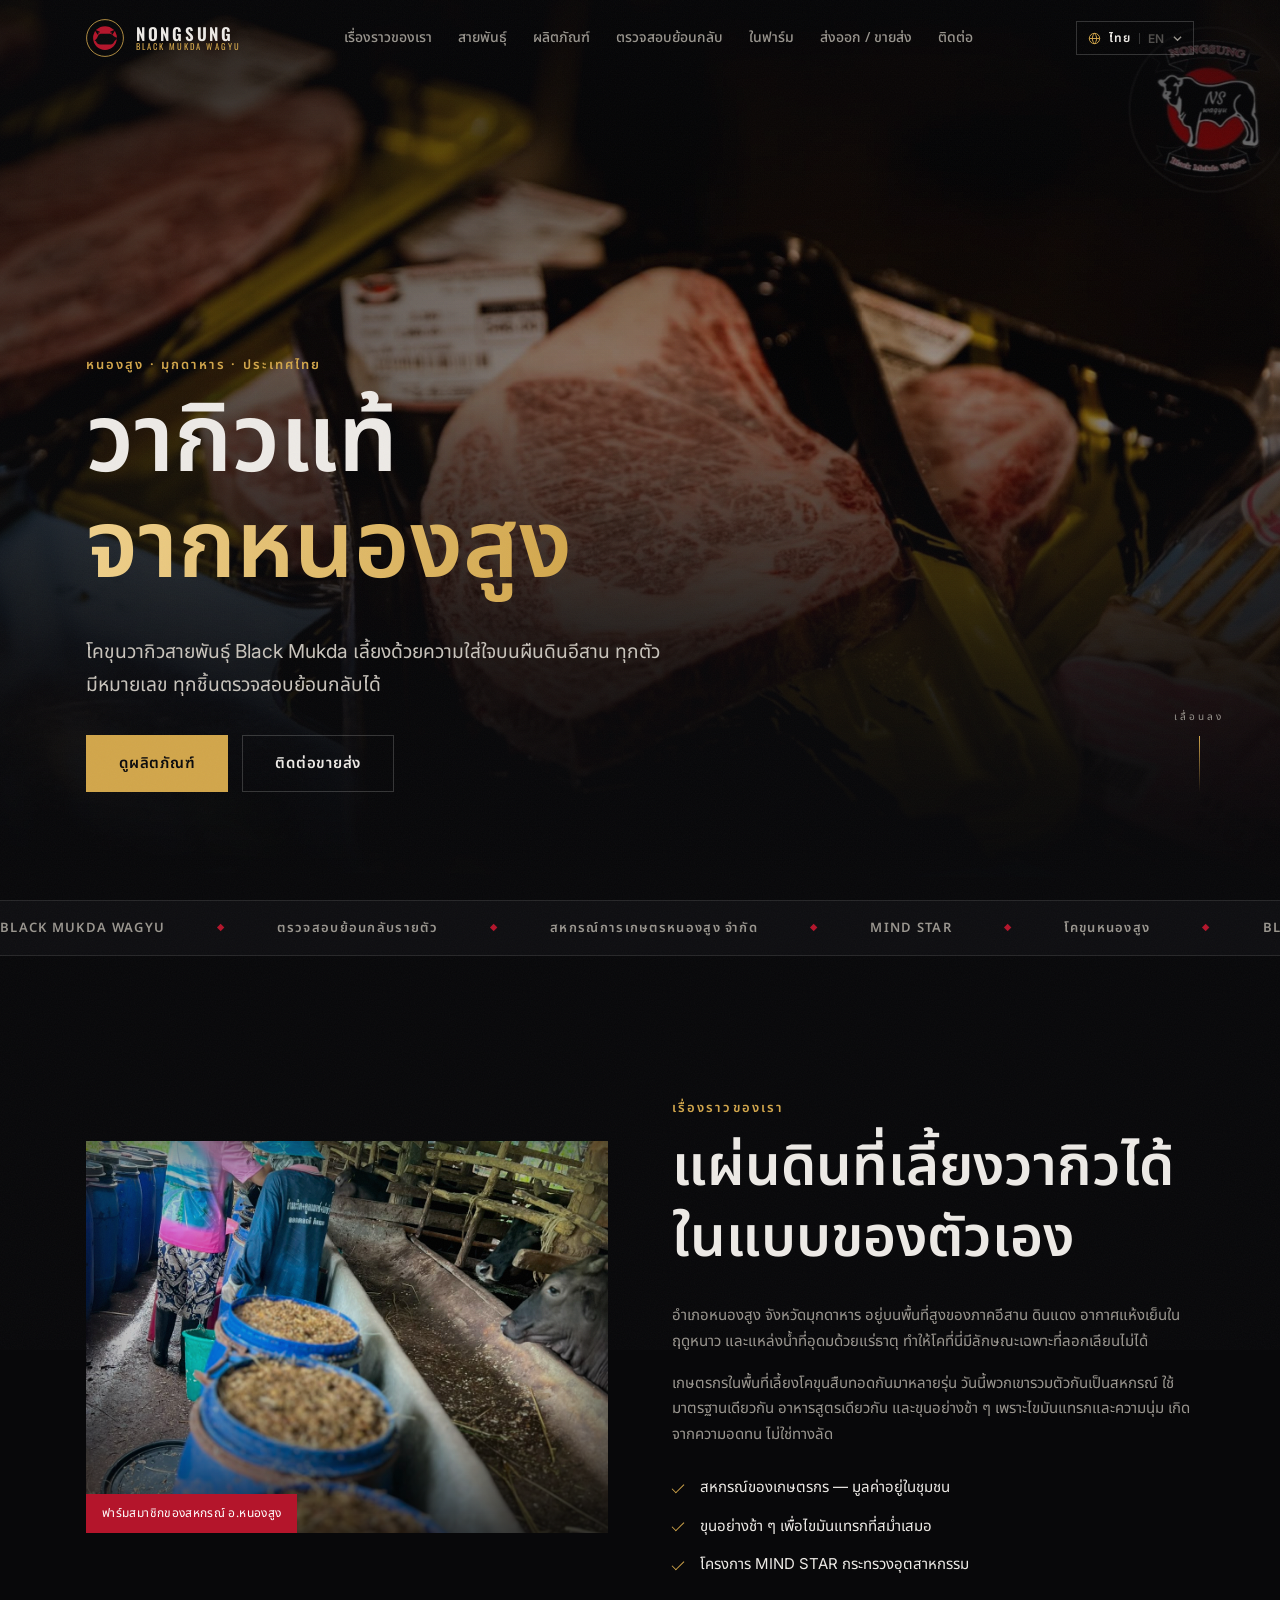
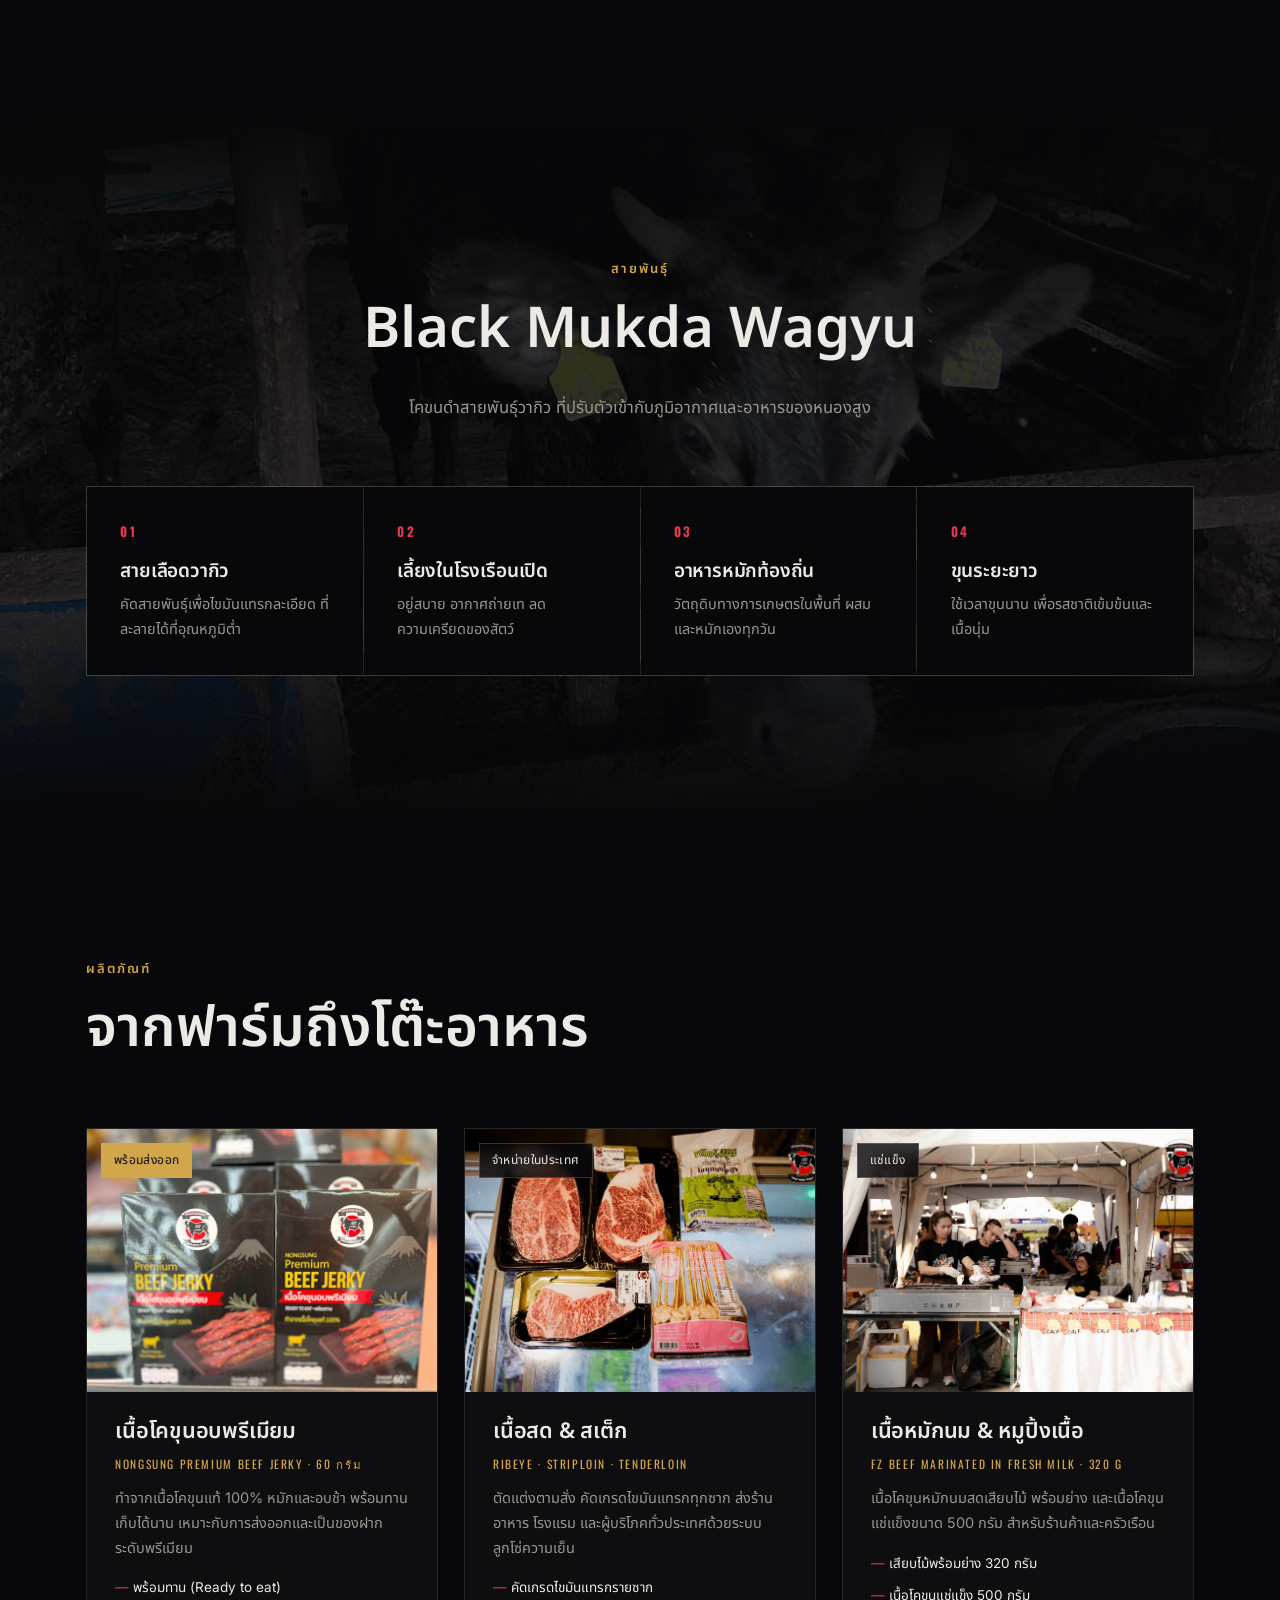
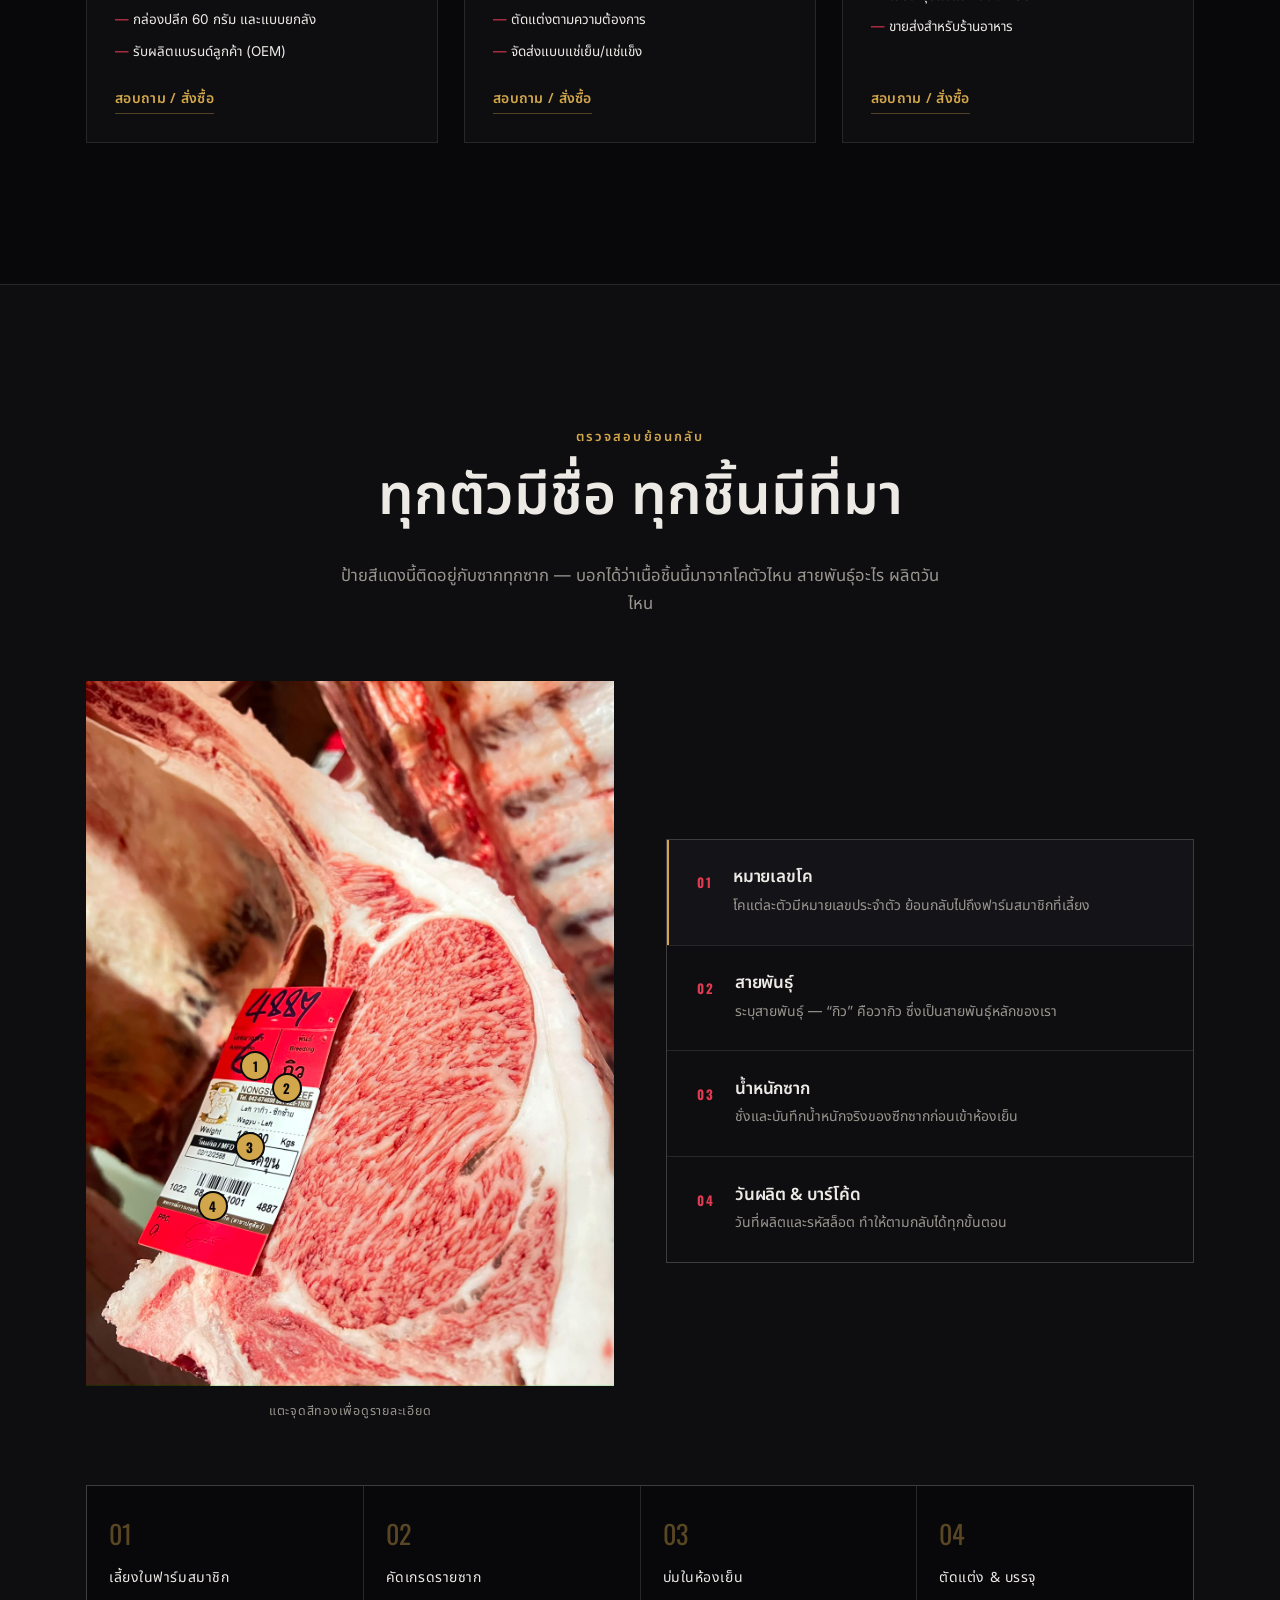
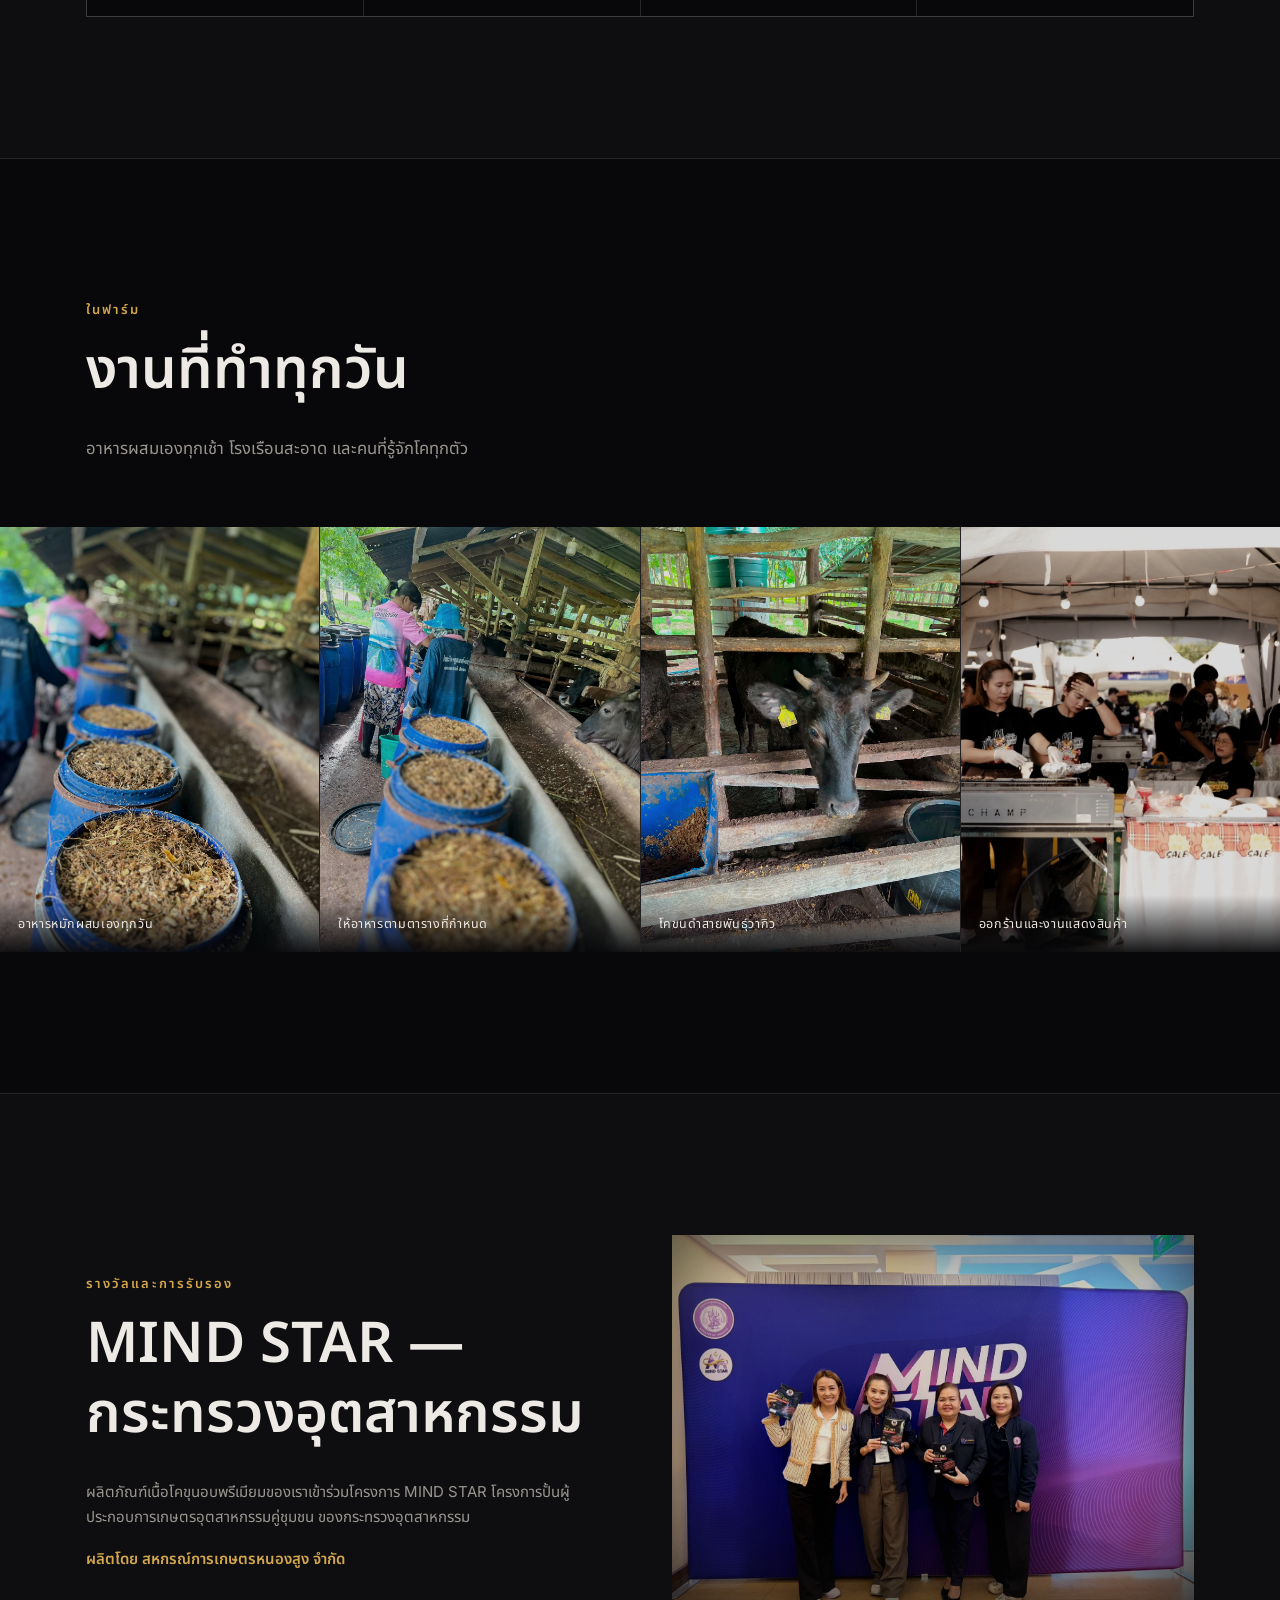
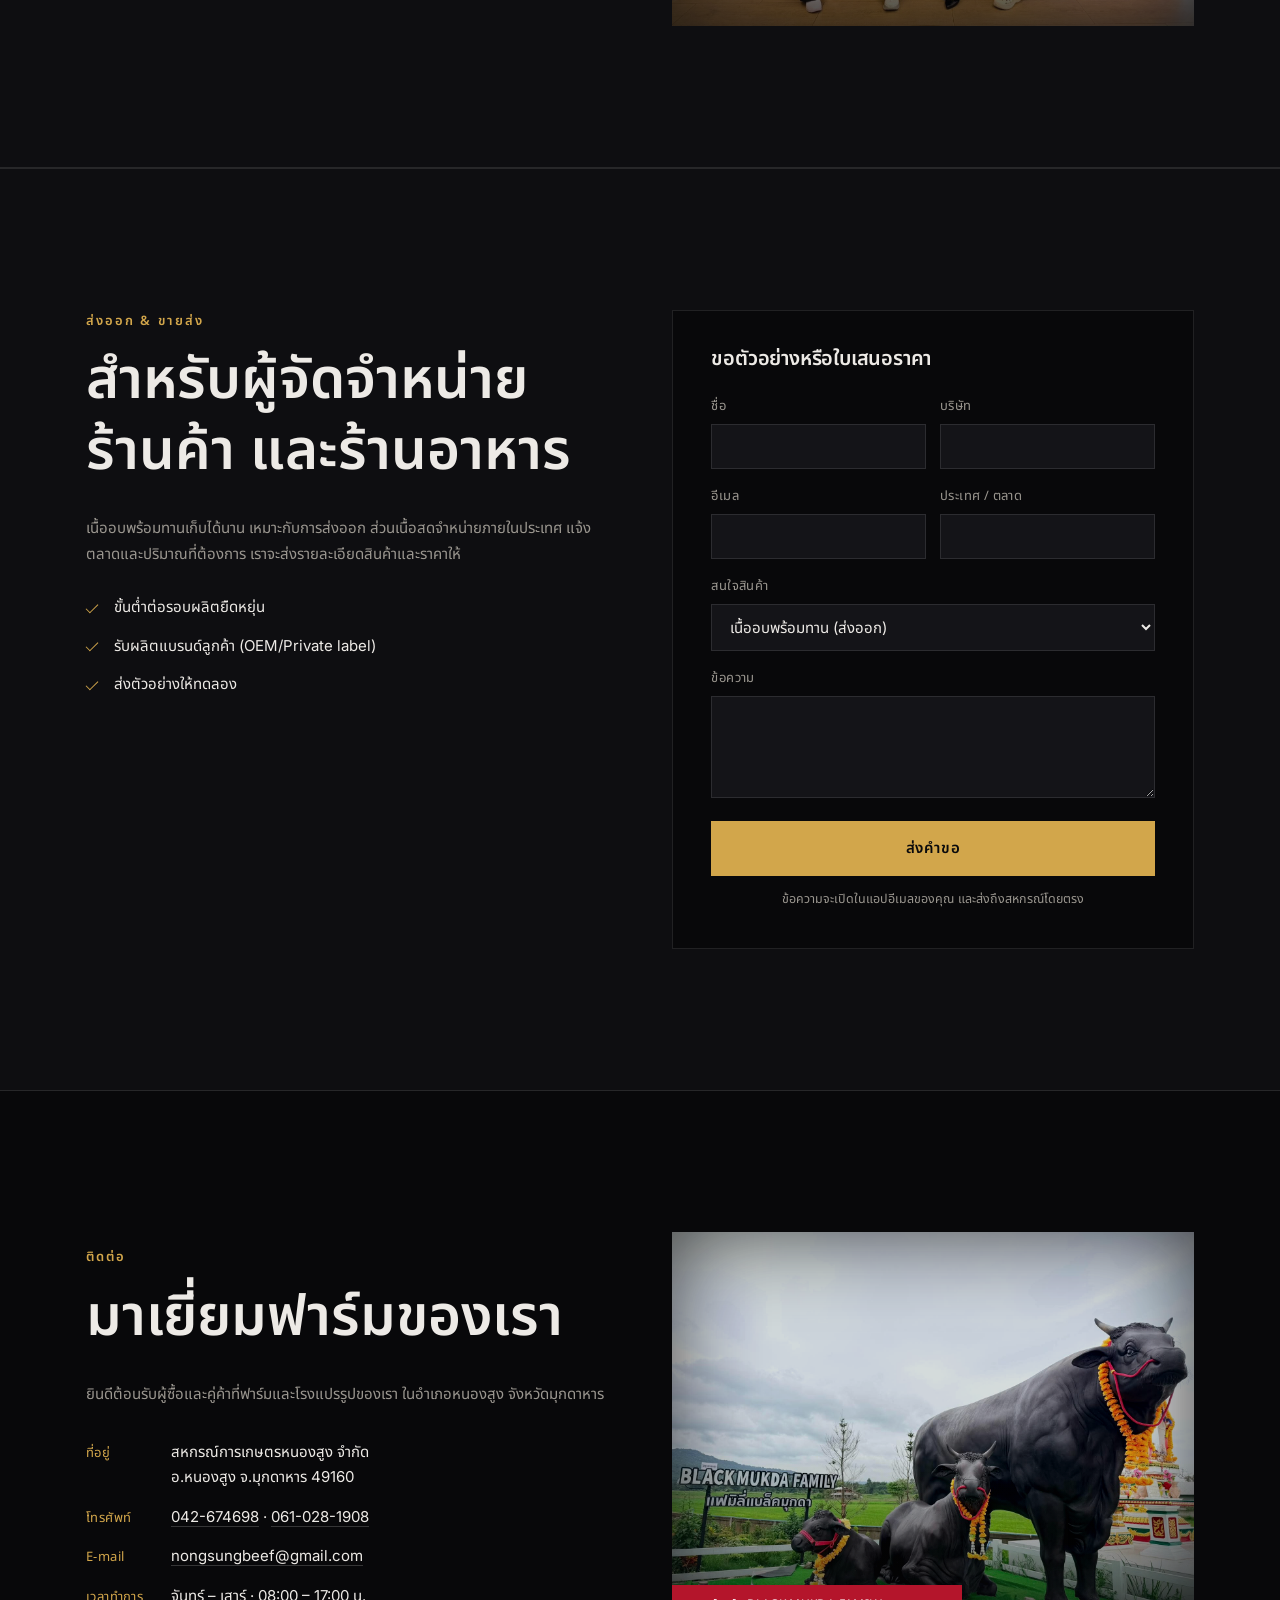
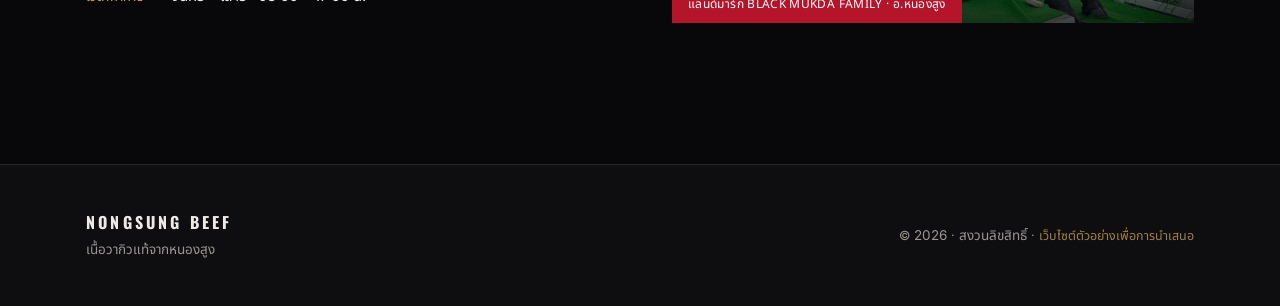
==== commit a00d0d51: "Nyelvváltó: földgömb + két címke, hogy ránézésre felismerhető legyen Egyetlen címke logónak vagy oda" ====
--- a/index.html
+++ b/index.html
@@ -16,7 +16,7 @@
 <link rel="preconnect" href="https://fonts.gstatic.com" crossorigin>
 <link href="https://fonts.googleapis.com/css2?family=Oswald:wght@400;500;600;700&family=Inter:wght@400;500;600&family=Noto+Sans+Thai:wght@400;500;600;700&family=Noto+Sans+SC:wght@400;500;700&family=Noto+Sans+Lao:wght@400;500;600;700&display=swap" rel="stylesheet">
 <script>document.documentElement.className += " js";</script>
-<link rel="stylesheet" href="assets/css/style.css?v=3">
+<link rel="stylesheet" href="assets/css/style.css?v=4">
 <link rel="icon" href="data:image/svg+xml,<svg xmlns='http://www.w3.org/2000/svg' viewBox='0 0 100 100'><rect width='100' height='100' fill='%230A0A0C'/><circle cx='50' cy='50' r='30' fill='%23B4152B'/><text x='50' y='63' font-size='34' font-family='Arial' font-weight='bold' fill='%23fff' text-anchor='middle'>NS</text></svg>">
 </head>
 <body>
@@ -344,7 +344,7 @@
   </div>
 </footer>
 
-<script src="assets/js/i18n.js?v=3"></script>
-<script src="assets/js/app.js?v=3"></script>
+<script src="assets/js/i18n.js?v=4"></script>
+<script src="assets/js/app.js?v=4"></script>
 </body>
 </html>
--- a/assets/css/style.css
+++ b/assets/css/style.css
@@ -157,9 +157,17 @@
   padding:7px 11px; transition:color .25s, border-color .25s;
 }
 .lang__btn:hover{ color:var(--txt); border-color:var(--gold); }
-.lang__btn svg{ width:9px; height:9px; transition:transform .3s var(--ease); flex:0 0 auto; }
 .lang.is-open .lang__btn{ color:var(--txt); border-color:var(--gold); }
-.lang.is-open .lang__btn svg{ transform:rotate(180deg); }
+
+/* globe = language, in any script; chevron = there is more behind it */
+.lang__globe{ width:13px; height:13px; color:var(--gold); flex:0 0 auto; }
+.lang__chev{ width:9px; height:9px; flex:0 0 auto; transition:transform .3s var(--ease); }
+.lang.is-open .lang__chev{ transform:rotate(180deg); }
+
+#langCur{ color:var(--txt); }
+.lang__sep{ width:1px; height:11px; background:var(--line-2); flex:0 0 auto; }
+.lang__alt{ opacity:.5; }
+.lang__btn:hover .lang__alt{ opacity:.8; }
 
 .lang__menu{
   position:absolute; top:calc(100% + 8px); right:0; z-index:120;
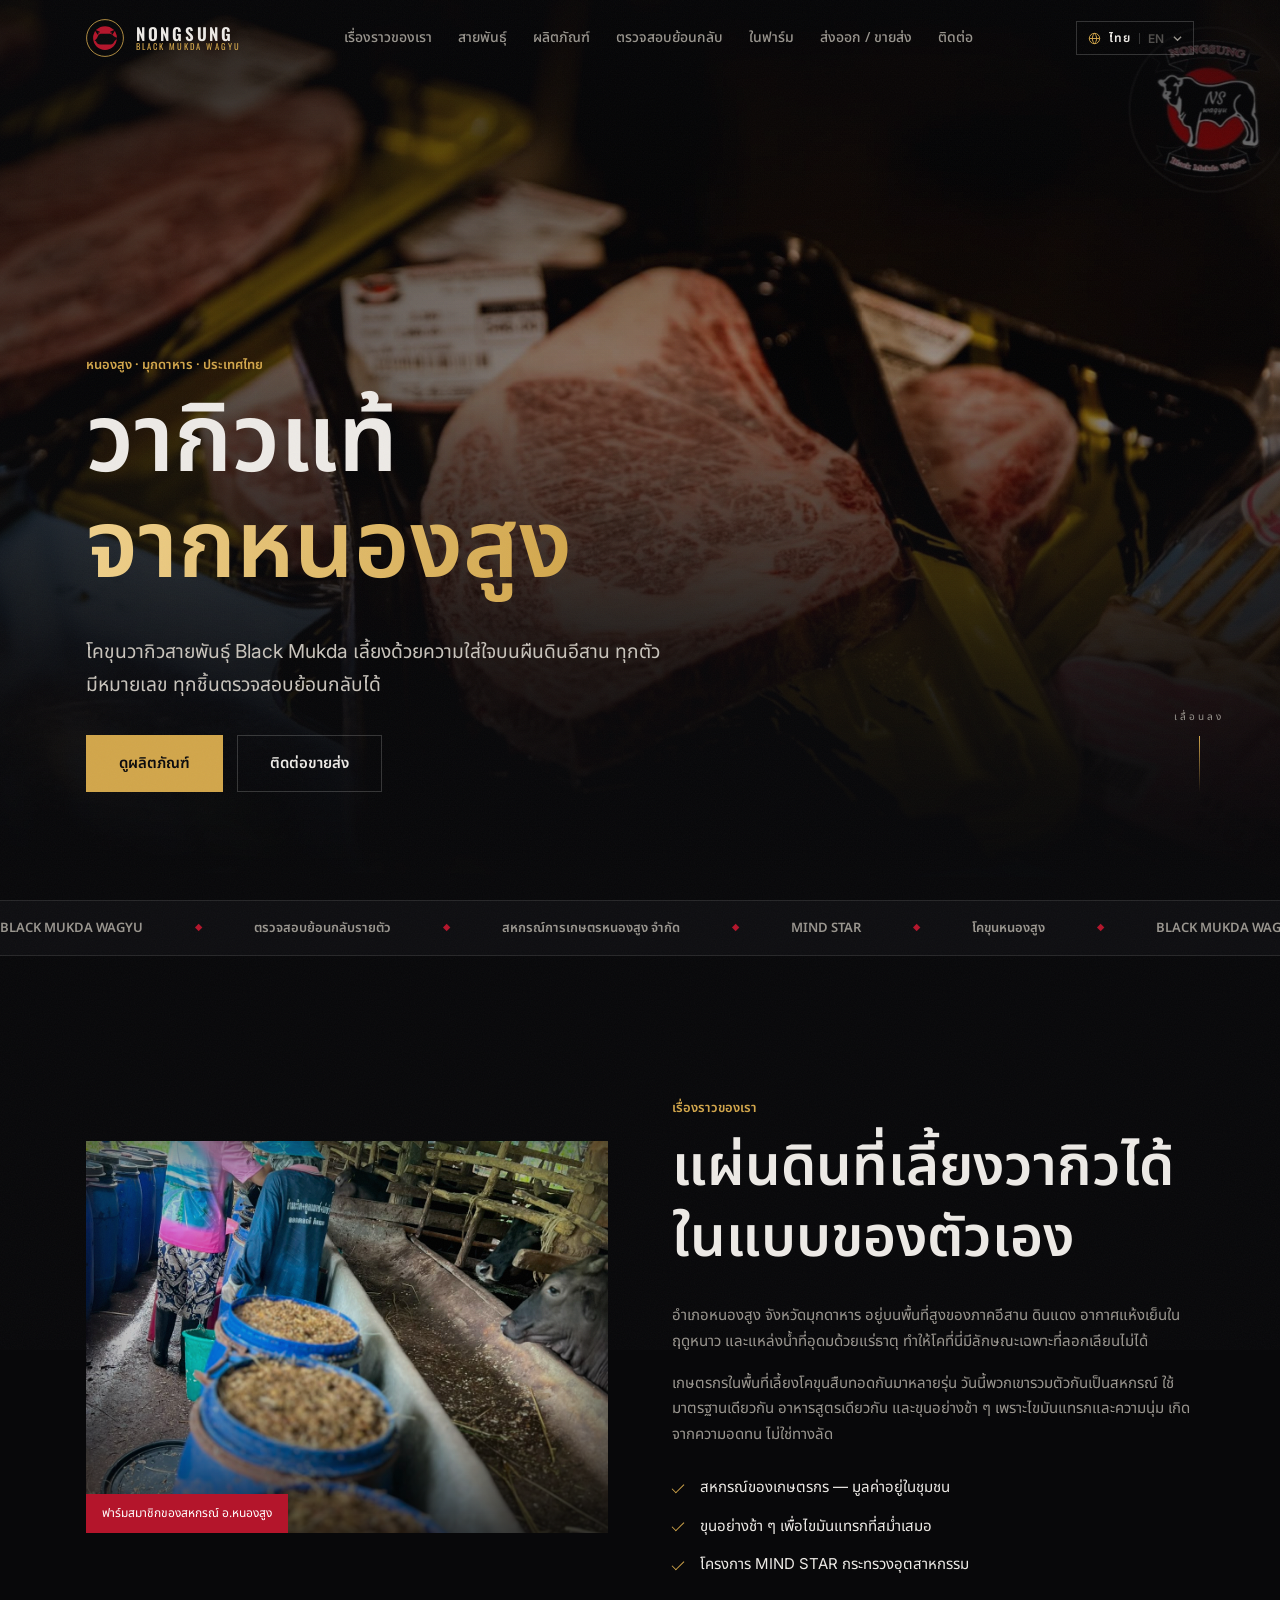
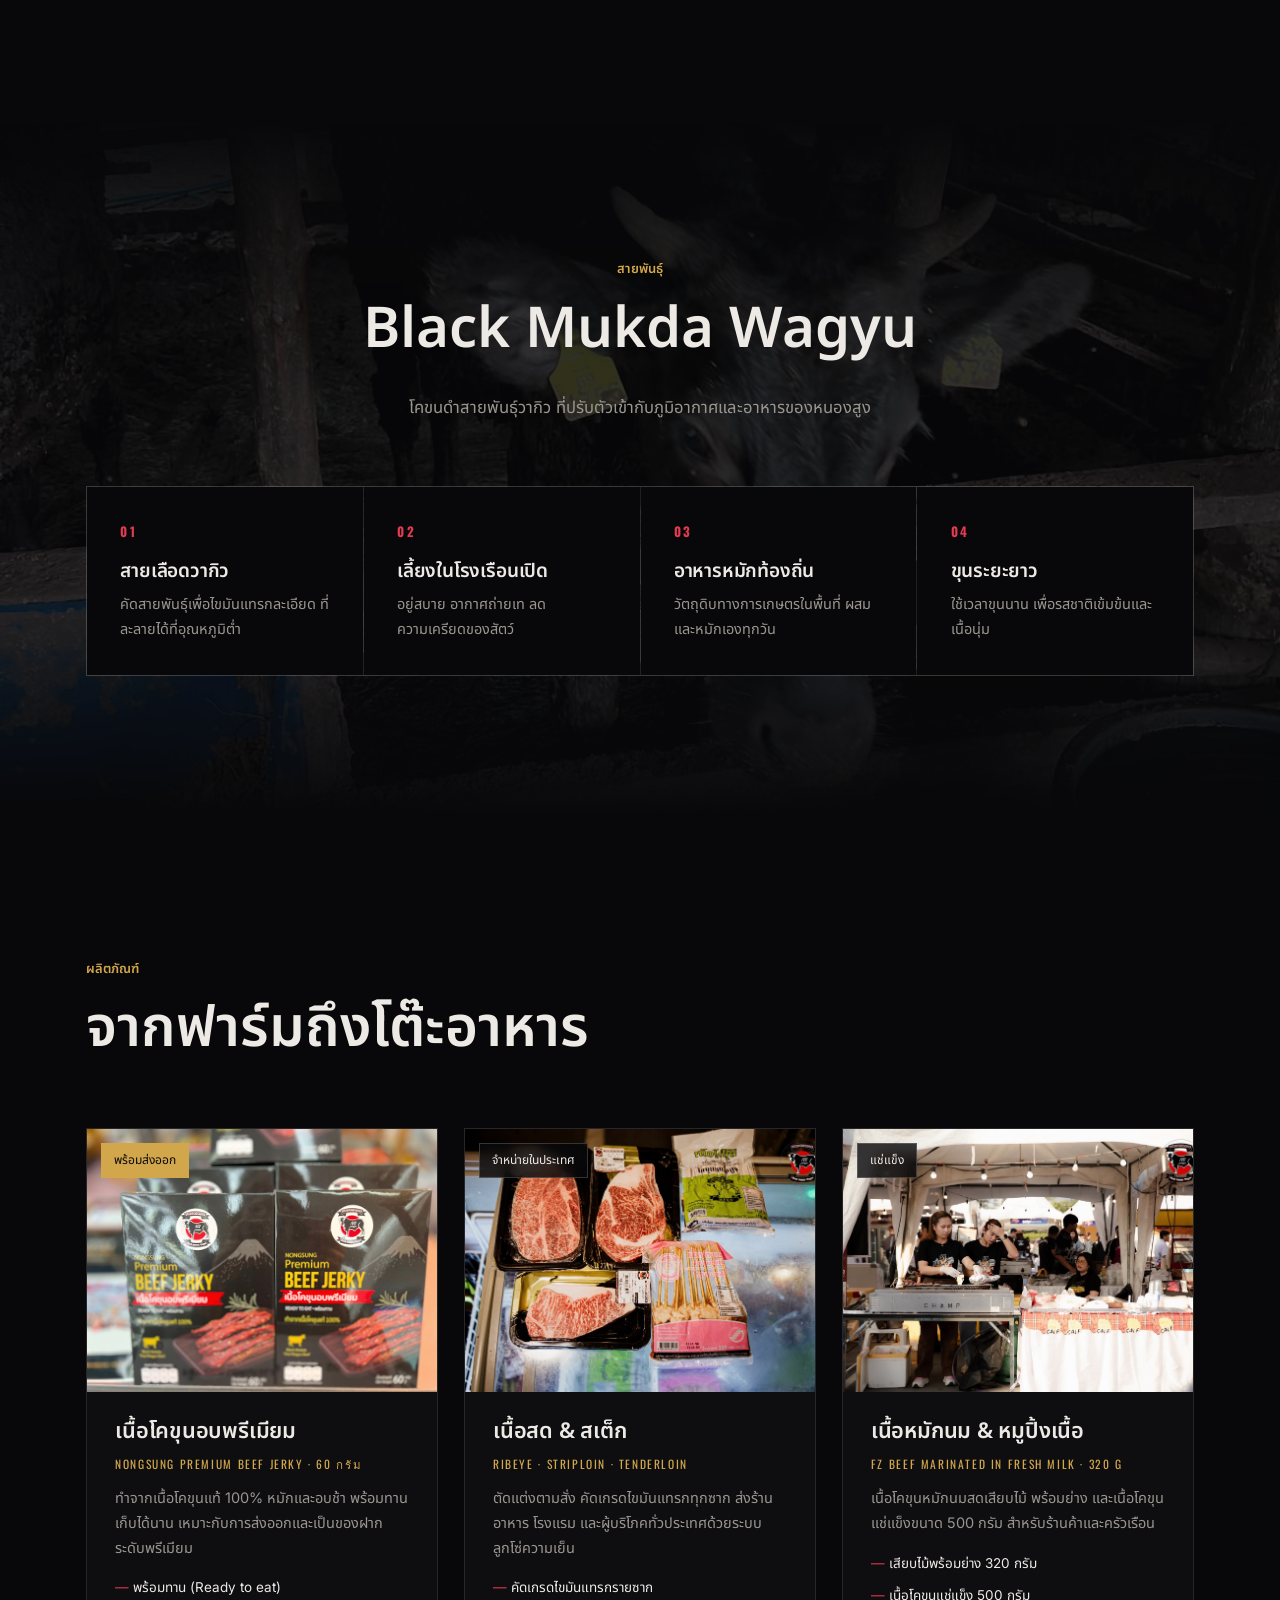
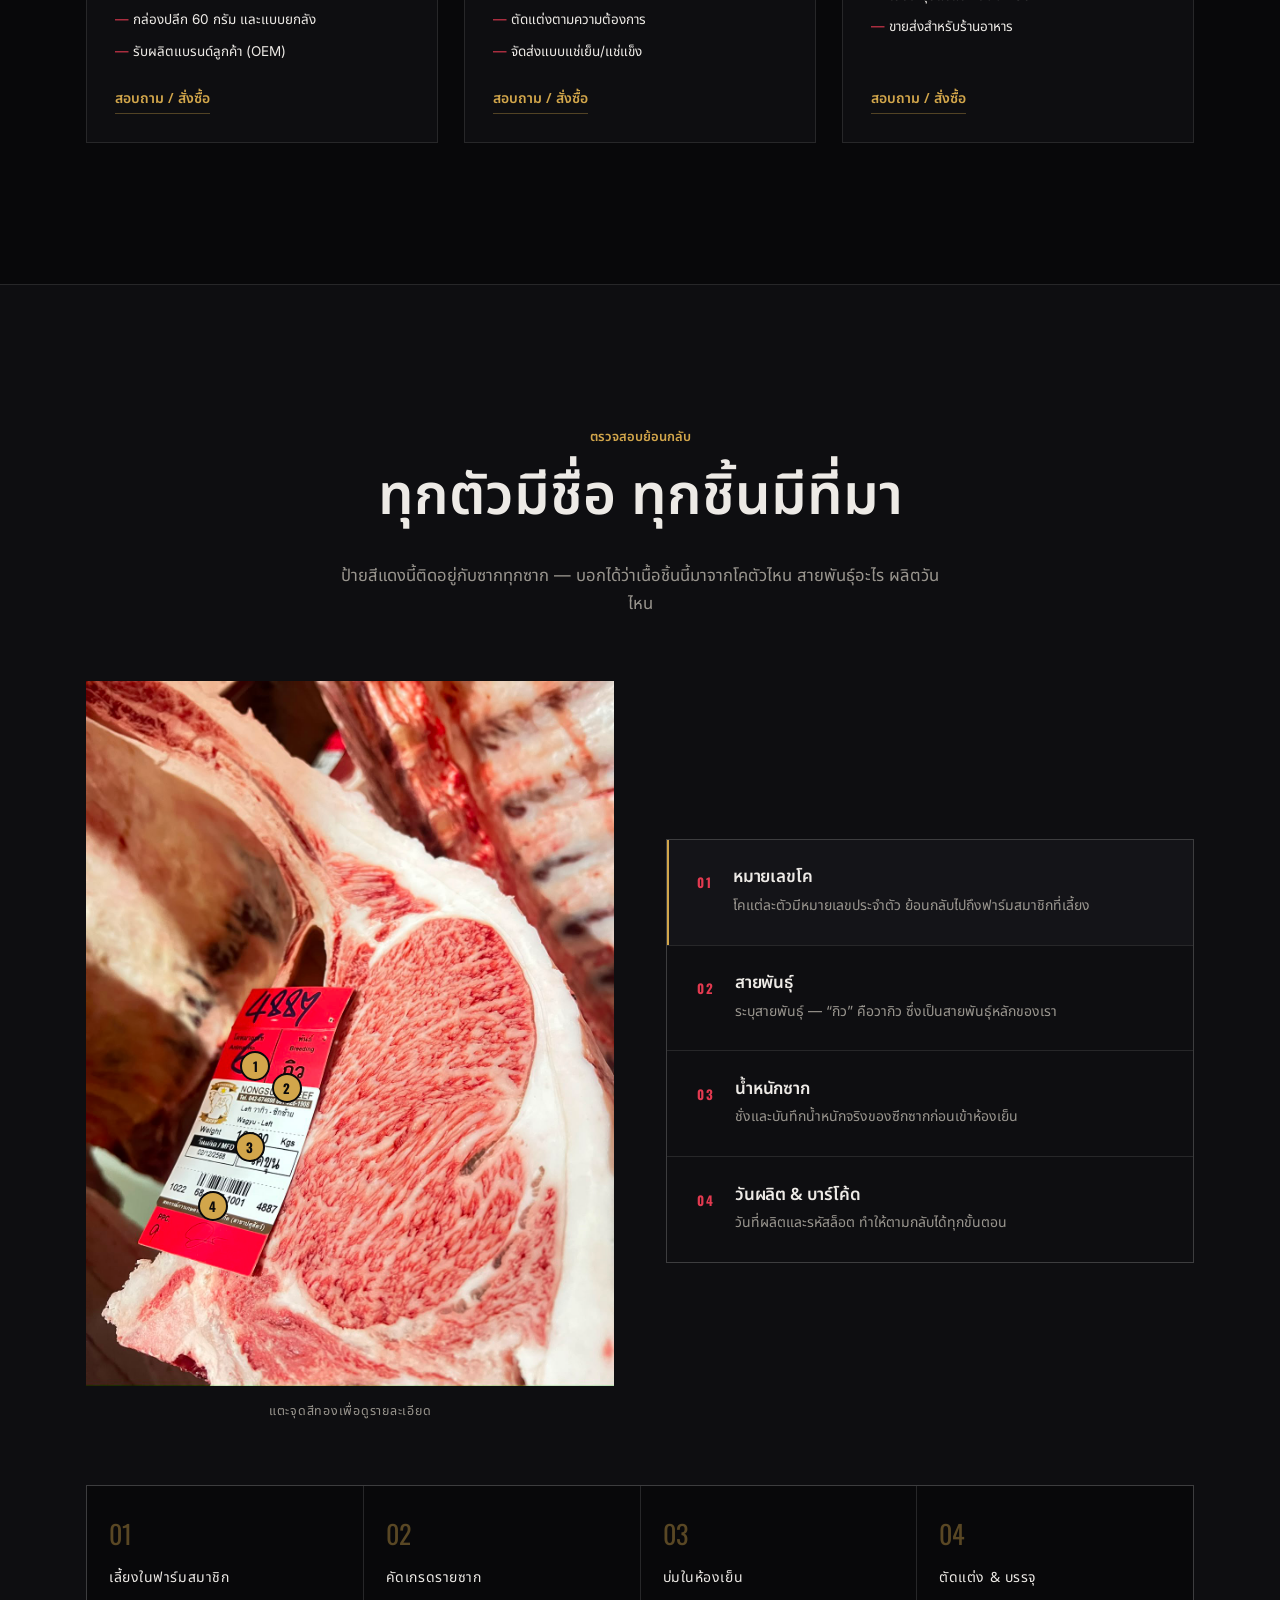
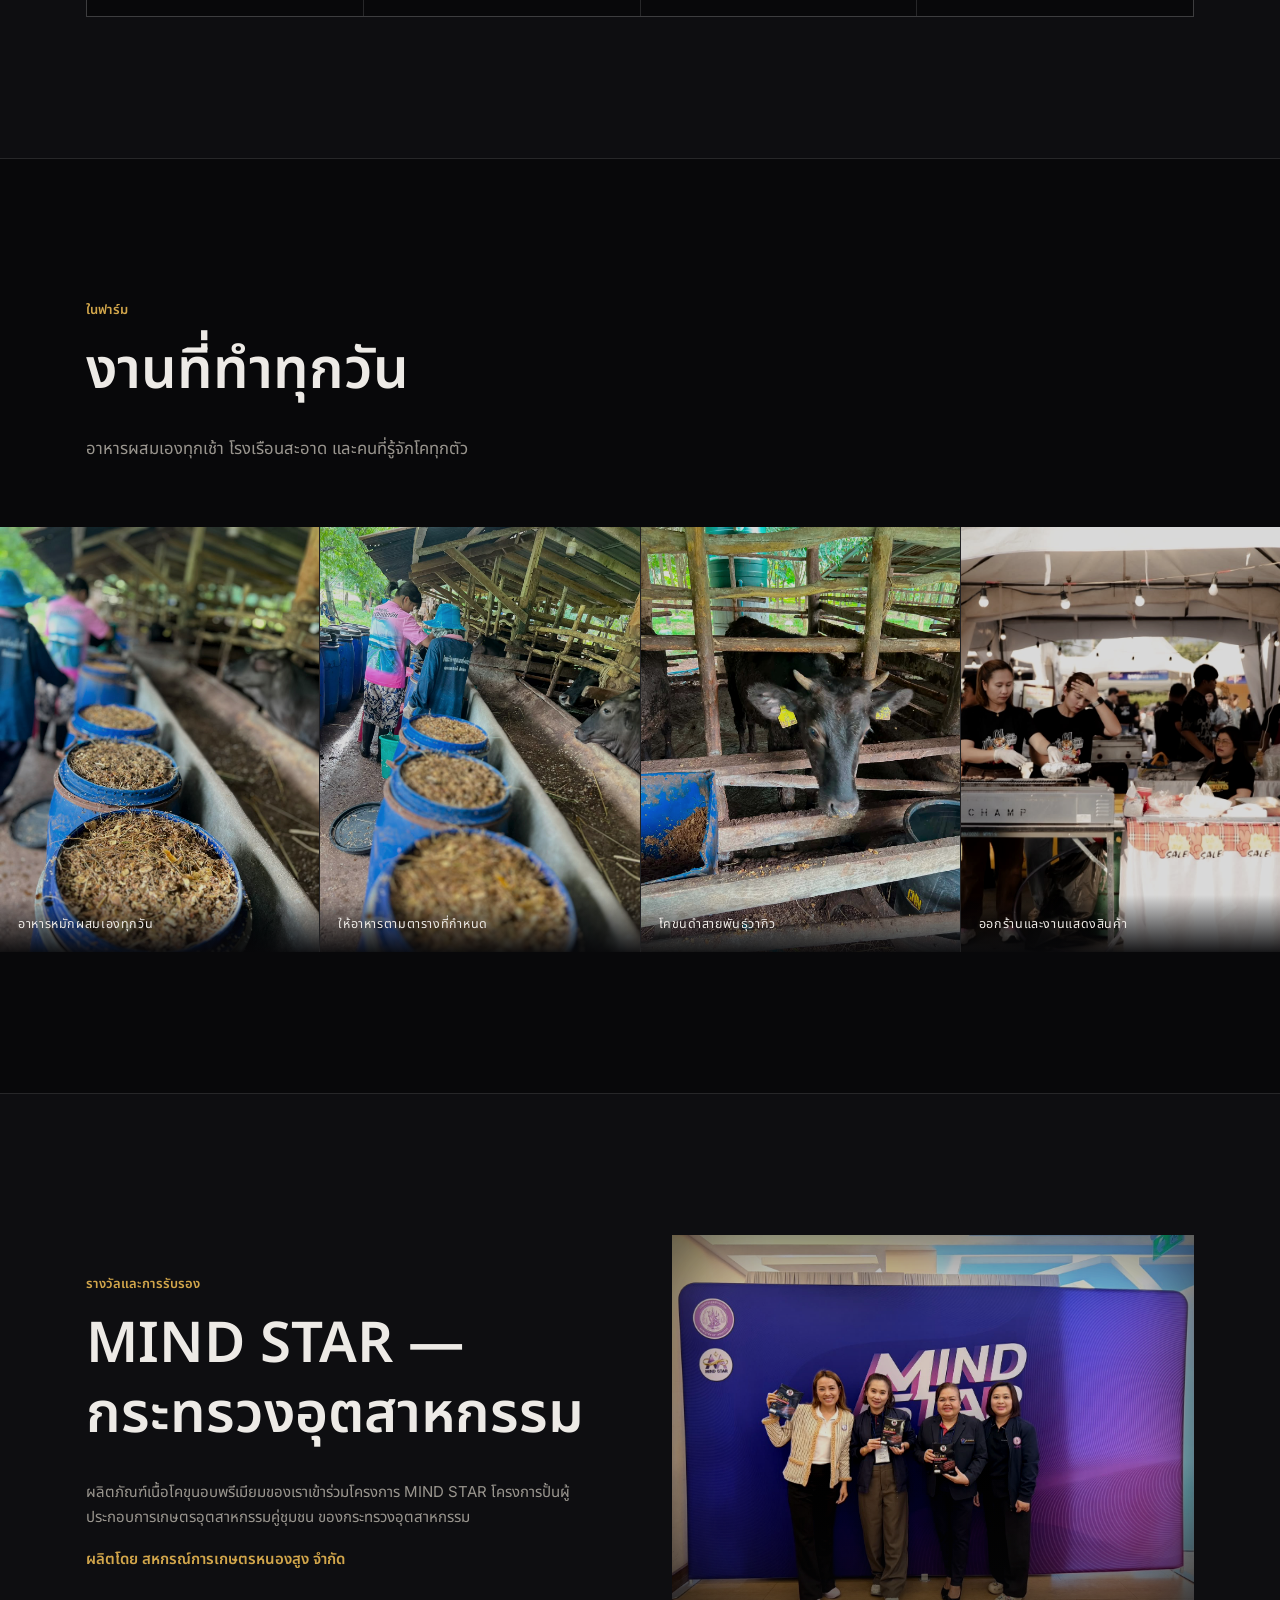
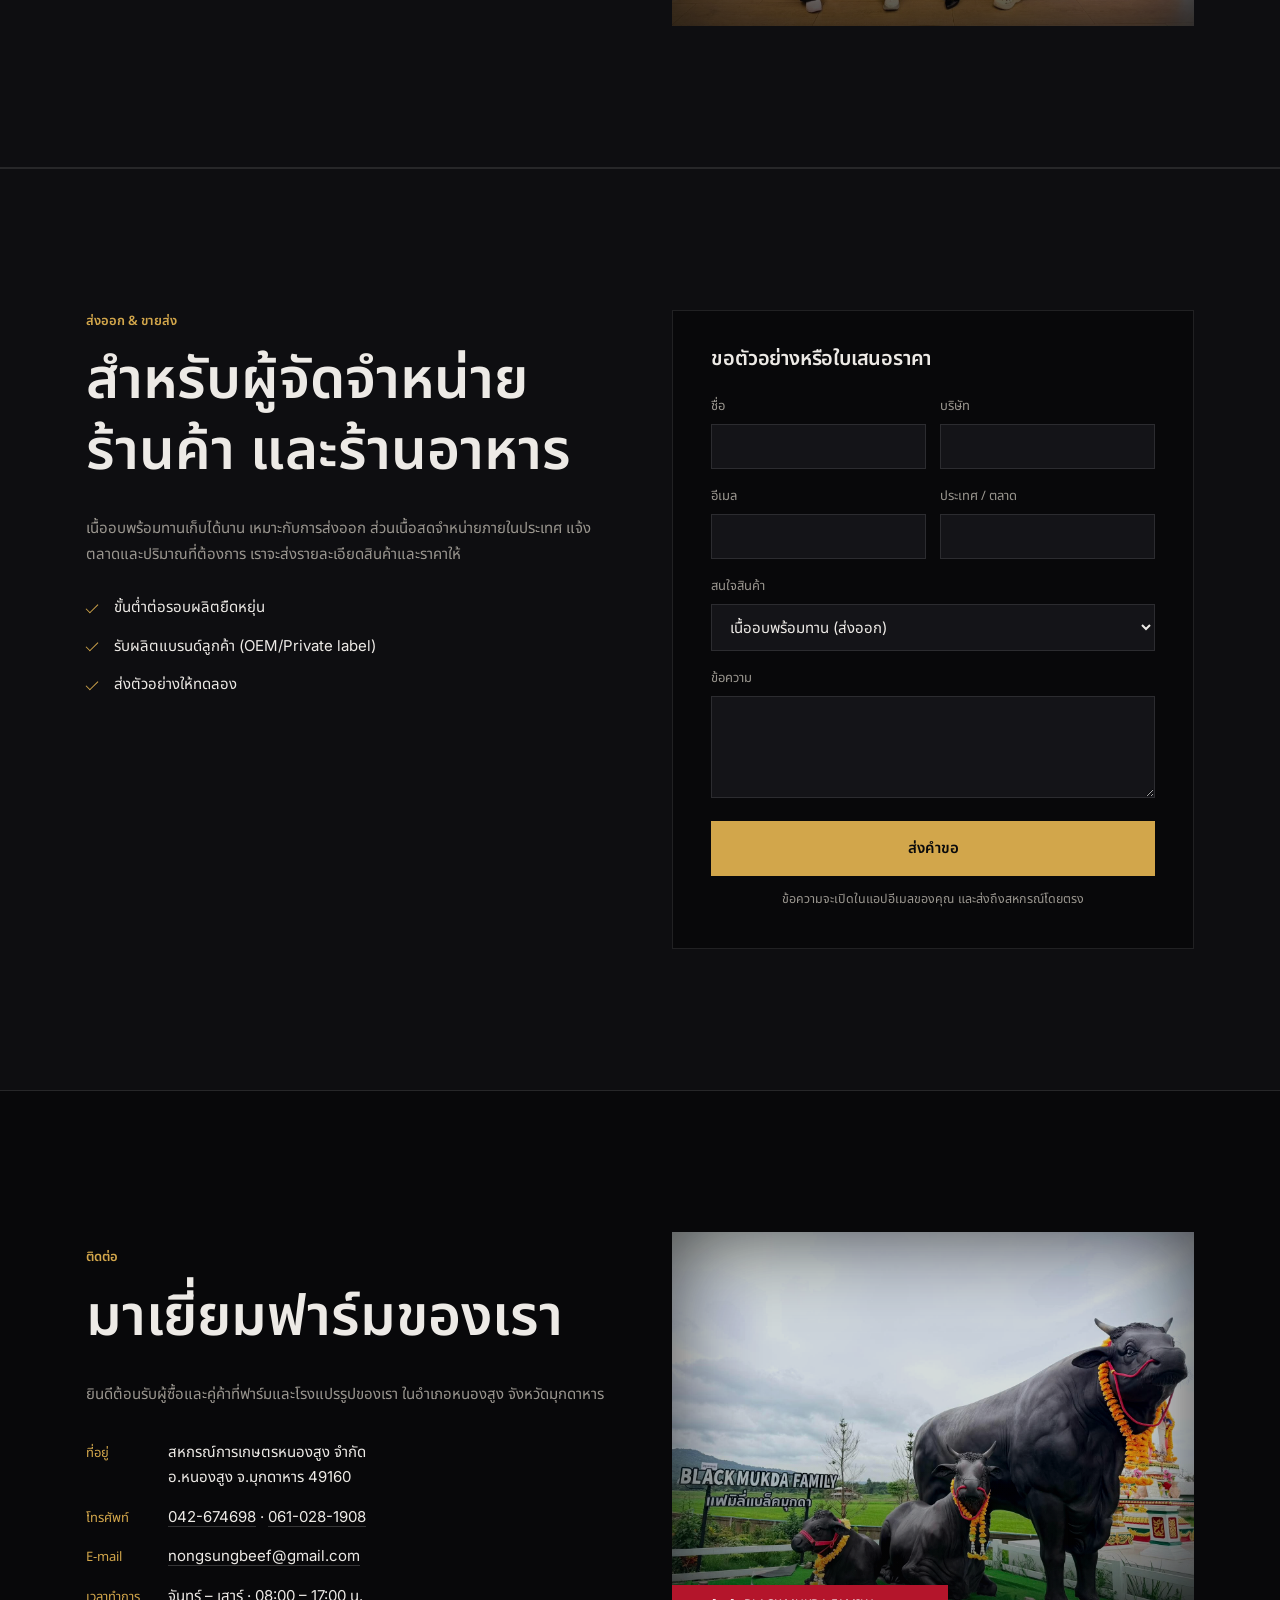
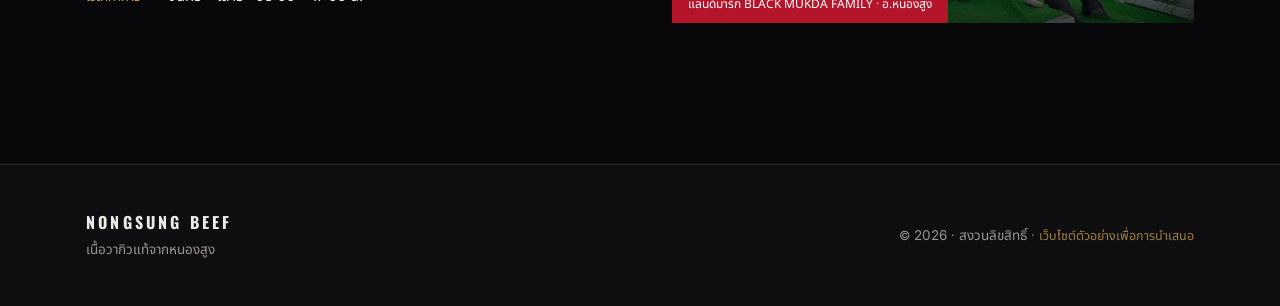
==== commit 2d2b9b53: "Webshop 11 nyelven + thai/lao betűköz-hiba javítása az egész oldalon 11 nyelv: minden bolti szöveg a" ====
--- a/index.html
+++ b/index.html
@@ -3,6 +3,8 @@
 <head>
 <meta charset="utf-8">
 <meta name="viewport" content="width=device-width, initial-scale=1">
+<link rel="canonical" href="https://nongsung.healthguardai.app/">
+<meta property="og:url" content="https://nongsung.healthguardai.app/">
 <title>NONGSUNG BEEF — เนื้อวากิวหนองสูง | Black Mukda Wagyu</title>
 <meta name="description" content="โคขุนวากิว Black Mukda จากอำเภอหนองสูง จังหวัดมุกดาหาร ตรวจสอบย้อนกลับได้ทุกตัว">
 <meta name="theme-color" content="#08080A">
@@ -16,7 +18,7 @@
 <link rel="preconnect" href="https://fonts.gstatic.com" crossorigin>
 <link href="https://fonts.googleapis.com/css2?family=Oswald:wght@400;500;600;700&family=Inter:wght@400;500;600&family=Noto+Sans+Thai:wght@400;500;600;700&family=Noto+Sans+SC:wght@400;500;700&family=Noto+Sans+Lao:wght@400;500;600;700&display=swap" rel="stylesheet">
 <script>document.documentElement.className += " js";</script>
-<link rel="stylesheet" href="assets/css/style.css?v=4">
+<link rel="stylesheet" href="assets/css/style.css?v=5">
 <link rel="icon" href="data:image/svg+xml,<svg xmlns='http://www.w3.org/2000/svg' viewBox='0 0 100 100'><rect width='100' height='100' fill='%230A0A0C'/><circle cx='50' cy='50' r='30' fill='%23B4152B'/><text x='50' y='63' font-size='34' font-family='Arial' font-weight='bold' fill='%23fff' text-anchor='middle'>NS</text></svg>">
 </head>
 <body>
--- a/assets/css/style.css
+++ b/assets/css/style.css
@@ -82,6 +82,10 @@
   color:var(--gold); margin:0 0 1.1em;
 }
 html[lang="th"] .eyebrow, html[lang="zh"] .eyebrow, html[lang="lo"] .eyebrow{ letter-spacing:.16em; text-transform:none; font-size:13px; }
+/* A thai és a lao abugida: a betűköz elválasztja a mellékjeleket az alapbetűtől.
+   Ennek a sornak a fenti UTÁN kell állnia — a 35. sori nullázást a fenti szabály
+   (azonos specificitás, későbbi hely) visszaírta .16em-re. */
+html[lang="th"] .eyebrow, html[lang="lo"] .eyebrow{ letter-spacing:0; }
 
 /* ---------- buttons ---------- */
 .btn{
@@ -521,3 +525,16 @@
   .contact dd{ margin-bottom:14px; }
   .hero__cta .btn{ flex:1 1 100%; }
 }
+
+/* ══════════ Thai + Lao: SOHA ne legyen betűköz ══════════
+   Mindkettő abugida — a betűköz leválasztja a hangjeleket és a magánhangzókat
+   az alapbetűről. A fájl VÉGÉN áll, hogy minden korábbi szabályt felülírjon. */
+html[lang="th"] .btn, html[lang="lo"] .btn,
+html[lang="th"] .link, html[lang="lo"] .link,
+html[lang="th"] .marquee__track, html[lang="lo"] .marquee__track,
+html[lang="th"] .cap, html[lang="lo"] .cap,
+html[lang="th"] .tag, html[lang="lo"] .tag,
+html[lang="th"] .form label span, html[lang="lo"] .form label span,
+html[lang="th"] .contact dt, html[lang="lo"] .contact dt,
+html[lang="th"] .nav__links a, html[lang="lo"] .nav__links a,
+html[lang="th"] .eyebrow, html[lang="lo"] .eyebrow{ letter-spacing:0; }
